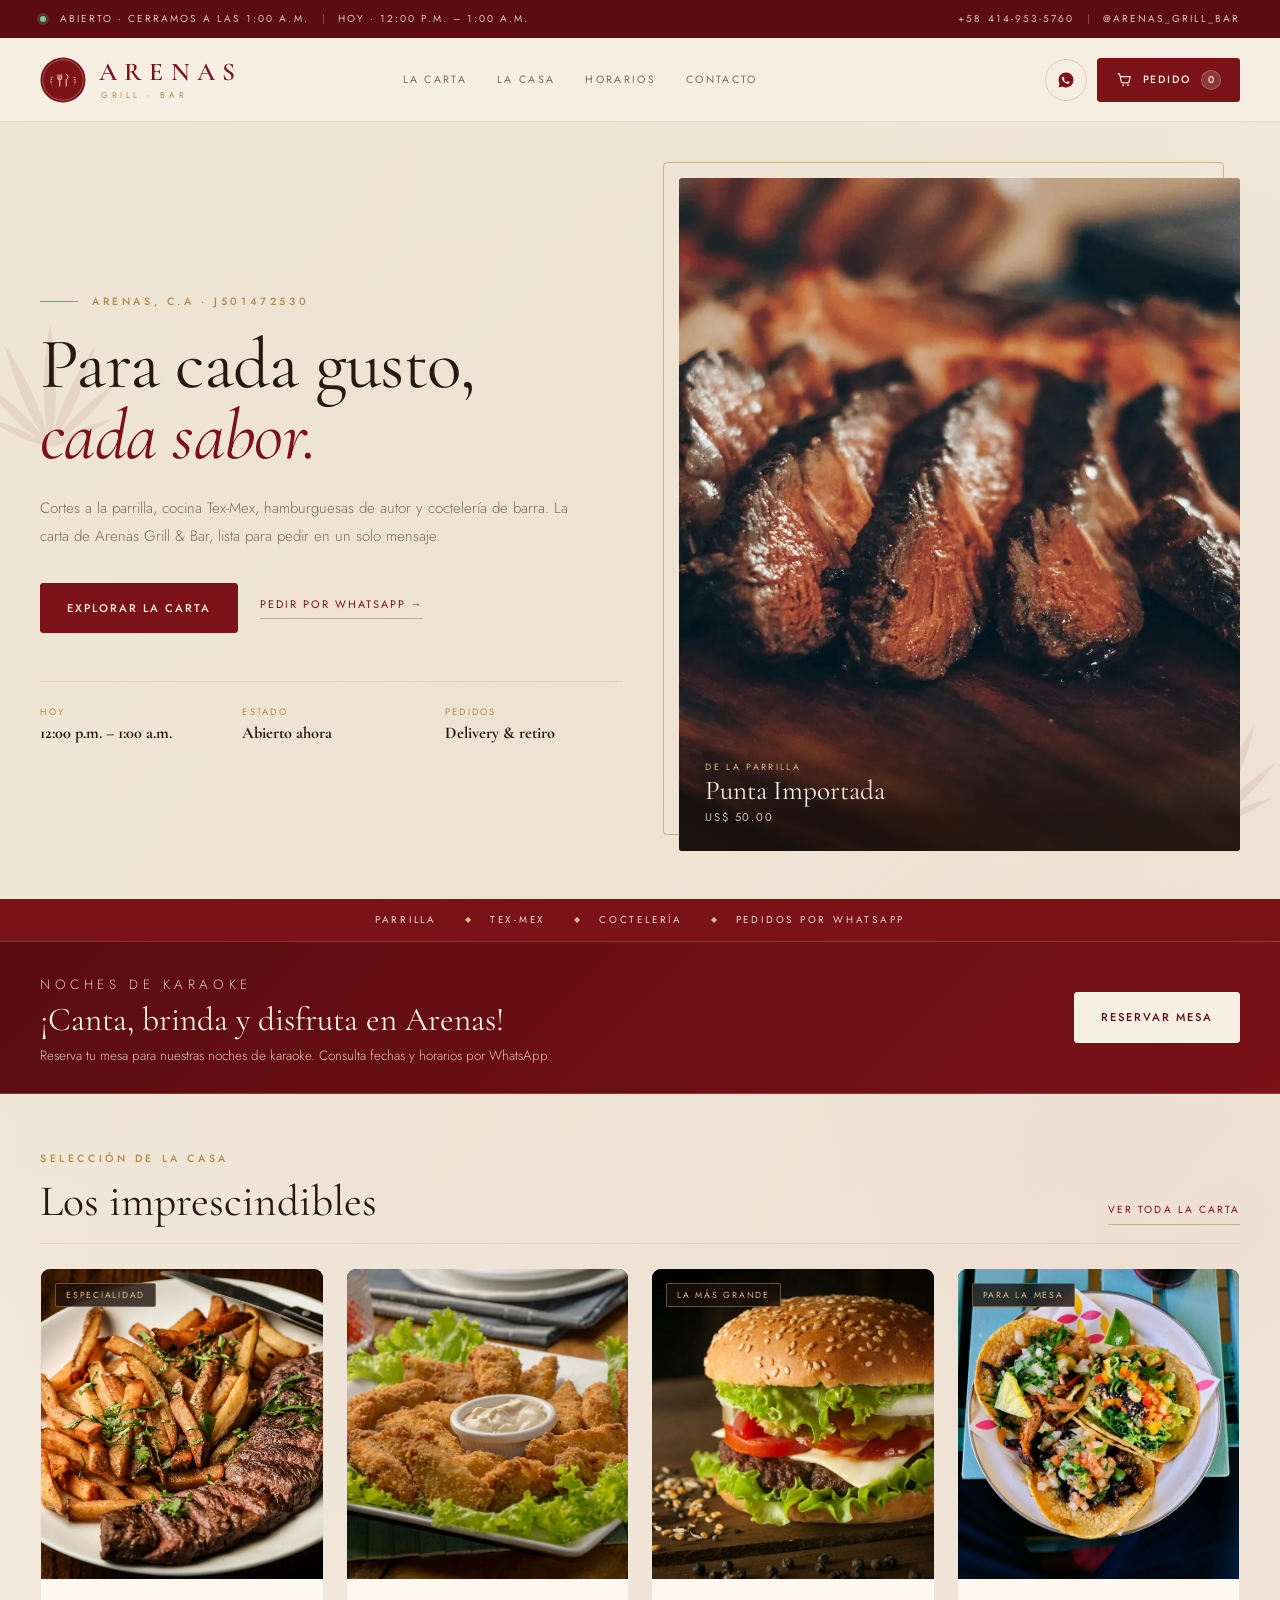
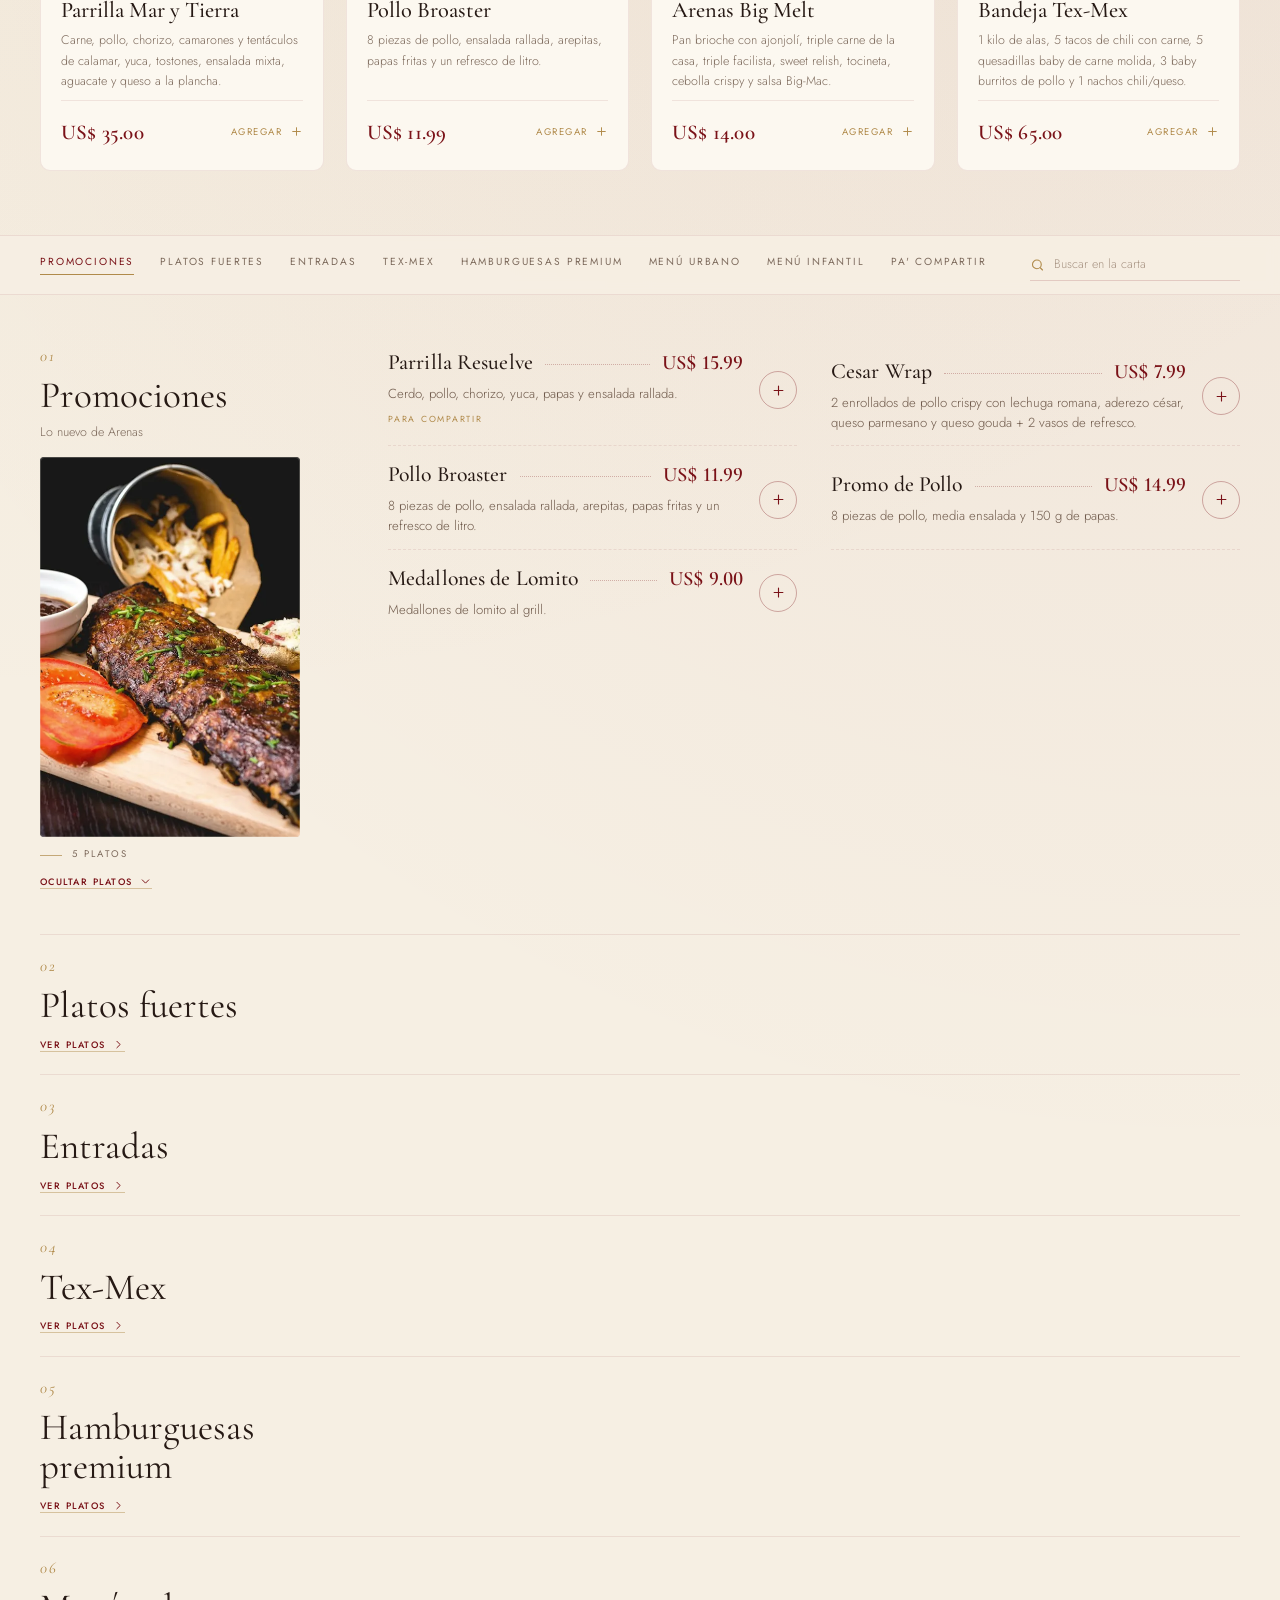
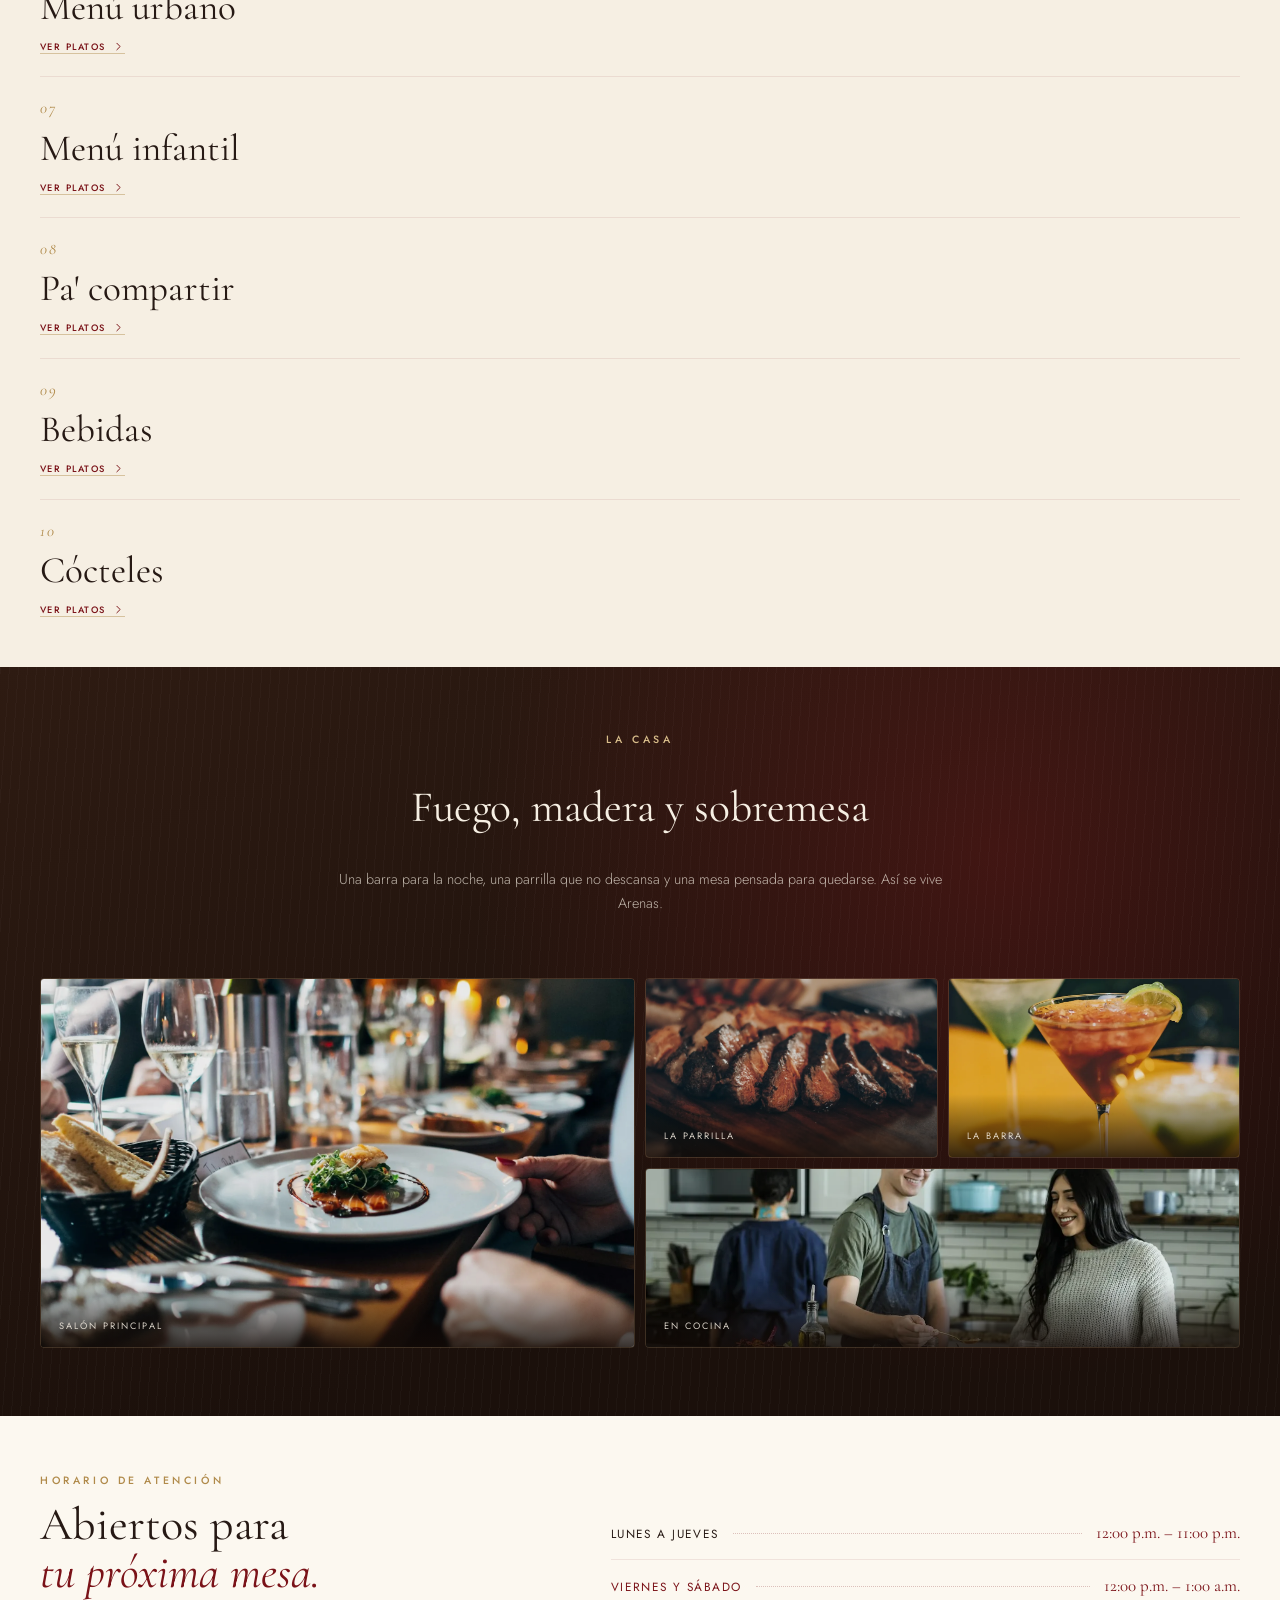
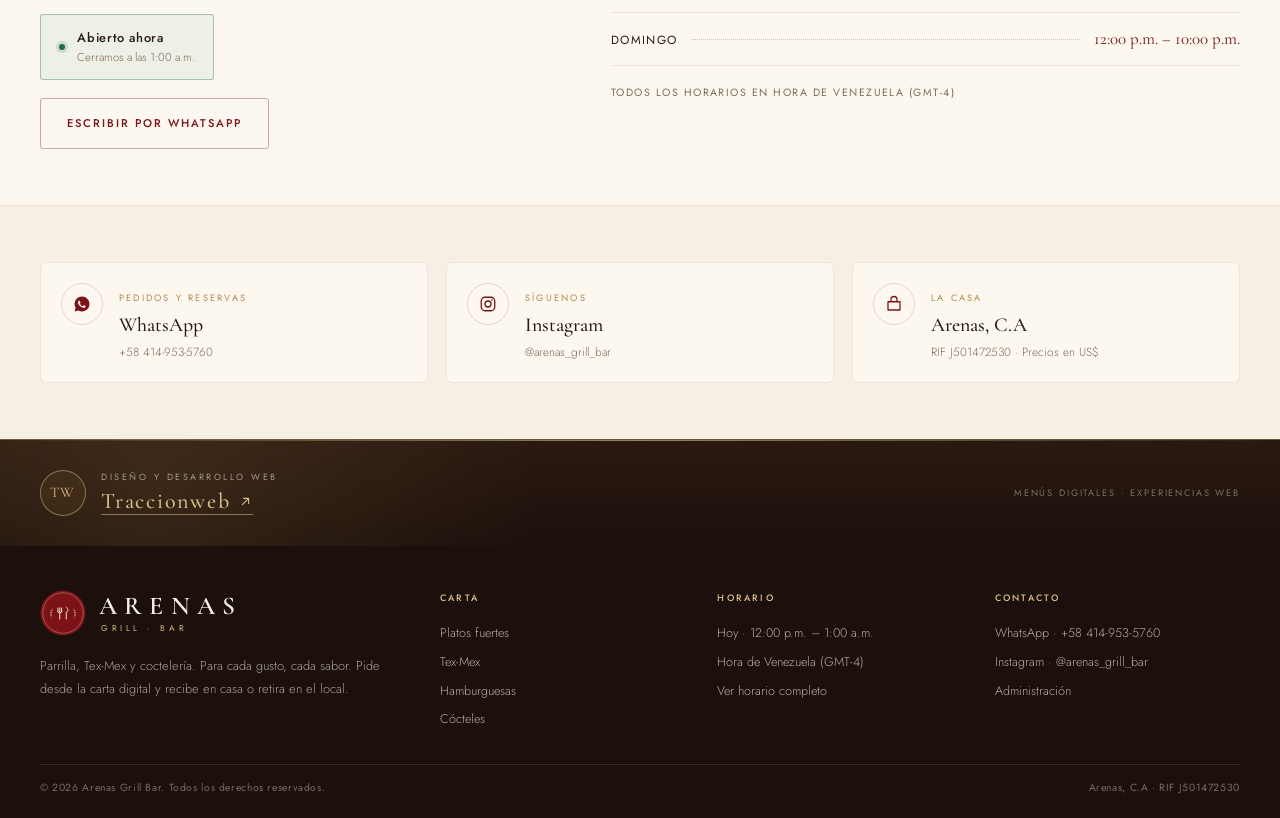
==== index.html @ 8c06d815 "Publica el menú de domicilios en traccionweb.com/domicilios-arenas" ====
<!DOCTYPE html>
<html lang="es">
  <head>
    <meta charset="utf-8" />
    <script>
      (function () {
        var path = location.pathname;
        if (path === "/domicilios-arenas" || path.indexOf("/domicilios-arenas/") === 0) {
          var base = document.createElement("base");
          base.href = "/domicilios-arenas/";
          document.head.appendChild(base);
        }
      })();
    </script>
    <meta name="viewport" content="width=device-width, initial-scale=1" />
    <title>Arenas Grill &amp; Bar · Carta y pedidos por WhatsApp</title>
    <meta
      name="description"
      content="Carta de Arenas Grill & Bar: cortes a la parrilla, Tex-Mex, hamburguesas de autor y coctelería. Arma tu pedido y envíalo por WhatsApp."
    />
    <meta name="theme-color" content="#5a0c11" />
    <meta name="robots" content="index, follow, max-image-preview:large" />
    <link rel="canonical" href="https://www.traccionweb.com/domicilios-arenas" />
    <link rel="icon" href="assets/img/logo.svg" type="image/svg+xml" />

    <meta property="og:type" content="website" />
    <meta property="og:url" content="https://www.traccionweb.com/domicilios-arenas" />
    <meta property="og:site_name" content="Arenas Grill & Bar" />
    <meta property="og:title" content="Arenas Grill & Bar · Carta y pedidos por WhatsApp" />
    <meta property="og:description" content="Carta de Arenas Grill & Bar: cortes a la parrilla, Tex-Mex, hamburguesas de autor y coctelería. Arma tu pedido y envíalo por WhatsApp." />
    <meta property="og:image" content="https://www.traccionweb.com/domicilios-arenas/assets/img/grill.webp" />
    <meta property="og:locale" content="es_VE" />
    <meta name="twitter:card" content="summary_large_image" />
    <meta name="twitter:title" content="Arenas Grill & Bar · Carta y pedidos por WhatsApp" />
    <meta name="twitter:description" content="Carta de Arenas Grill & Bar: cortes a la parrilla, Tex-Mex, hamburguesas de autor y coctelería. Arma tu pedido y envíalo por WhatsApp." />
    <meta name="twitter:image" content="https://www.traccionweb.com/domicilios-arenas/assets/img/grill.webp" />

    <link rel="preconnect" href="https://fonts.googleapis.com" />
    <link rel="preconnect" href="https://fonts.gstatic.com" crossorigin />
    <link
      href="https://fonts.googleapis.com/css2?family=Cormorant+Garamond:ital,wght@0,400;0,500;600;1,400;1,500&family=Jost:wght@300;400;500;600&display=swap"
      rel="stylesheet"
    />
    <link rel="preload" as="image" href="assets/img/grill.webp" fetchpriority="high" />
    <link rel="stylesheet" href="assets/css/styles.css?v=4" />

    <script type="application/ld+json">
      {
        "@context": "https://schema.org",
        "@type": "Restaurant",
        "name": "Arenas Grill & Bar",
        "legalName": "Arenas, C.A",
        "telephone": "+58 414-953-5760",
        "priceRange": "US$",
        "servesCuisine": ["Parrilla", "Tex-Mex", "Hamburguesas", "Coctelería"],
        "image": "https://www.traccionweb.com/domicilios-arenas/assets/img/grill.webp",
        "logo": "https://www.traccionweb.com/domicilios-arenas/assets/img/logo.svg",
        "sameAs": ["https://www.instagram.com/arenas_grill_bar/"],
        "acceptsReservations": true
      }
    </script>
  </head>
  <body>
    <a class="skip" href="#carta">Ir a la carta</a>

    <div class="topbar">
      <div class="shell topbar-inner">
        <div class="topbar-left">
          <span class="state-dot" id="topDot" aria-hidden="true"></span>
          <span id="topStatus">Consultando horario…</span>
          <span class="topbar-sep" aria-hidden="true"></span>
          <span id="topHours">Hoy · —</span>
        </div>
        <div class="topbar-right">
          <a href="https://wa.me/584149535760" target="_blank" rel="noopener" id="topWa">
            +58 414-953-5760
          </a>
          <span class="topbar-sep" aria-hidden="true"></span>
          <a href="https://www.instagram.com/arenas_grill_bar/" target="_blank" rel="noopener" id="topIg">
            @arenas_grill_bar
          </a>
        </div>
      </div>
    </div>

    <header class="masthead" id="masthead">
      <div class="shell masthead-inner">
        <a class="brand" href="#inicio" aria-label="Arenas Grill & Bar, inicio">
          <img class="brand-badge" src="assets/img/logo.svg" alt="" width="46" height="46" />
          <span class="brand-type">
            <span class="brand-name">Arenas</span>
            <span class="brand-sub">Grill · Bar</span>
          </span>
        </a>

        <nav class="nav" aria-label="Navegación principal">
          <a href="#carta">La carta</a>
          <a href="#experiencia">La casa</a>
          <a href="#horarios">Horarios</a>
          <a href="#contacto">Contacto</a>
        </nav>

        <div class="masthead-actions">
          <a
            class="wa-link"
            id="headerWa"
            href="https://wa.me/584149535760"
            target="_blank"
            rel="noopener"
            aria-label="Escribir por WhatsApp"
          >
            <svg viewBox="0 0 24 24" fill="currentColor" aria-hidden="true">
              <path
                d="M12.04 2C6.58 2 2.13 6.45 2.13 11.91c0 1.75.46 3.45 1.32 4.95L2 22l5.25-1.38a9.9 9.9 0 0 0 4.79 1.22h.01c5.46 0 9.91-4.45 9.91-9.91C21.96 6.45 17.5 2 12.04 2Zm4.52 13.86c-.21.58-1.2 1.11-1.68 1.18-.43.06-.97.09-1.57-.1-.36-.11-.82-.26-1.41-.52-2.49-1.07-4.12-3.58-4.24-3.74-.12-.16-1.01-1.34-1.01-2.56 0-1.22.63-1.82.86-2.07.23-.25.5-.31.66-.31h.48c.15.01.36-.05.56.43.21.5.71 1.73.77 1.85.06.12.1.27.02.43-.09.16-.13.27-.25.41-.12.14-.26.32-.37.43-.13.12-.25.26-.11.51.14.25.64 1.06 1.38 1.72.95.84 1.75 1.11 2 1.23.25.12.4.1.54-.06.14-.16.62-.71.78-.96.17-.25.33-.21.56-.12.22.08 1.44.68 1.69.8.25.12.42.18.48.29.06.1.06.6-.15 1.18Z"
              />
            </svg>
          </a>
          <button class="cart-btn" id="openCart" type="button" aria-label="Abrir el pedido">
            <svg viewBox="0 0 24 24" fill="none" stroke="currentColor" stroke-width="1.6" aria-hidden="true">
              <path d="M3 4h2l2.4 11.1a2 2 0 0 0 2 1.6h7.2a2 2 0 0 0 2-1.6L20 8H6.2" stroke-linecap="round" />
              <circle cx="10" cy="20" r="1.3" fill="currentColor" stroke="none" />
              <circle cx="17" cy="20" r="1.3" fill="currentColor" stroke="none" />
            </svg>
            <span class="cart-label">Pedido</span>
            <span class="cart-count" id="cartCount">0</span>
          </button>
        </div>
      </div>
    </header>

    <main>
      <section class="hero" id="inicio">
        <img class="agave-deco left" src="assets/img/agave.svg" alt="" aria-hidden="true" width="340" height="340" loading="lazy" decoding="async" />
        <img class="agave-deco right" src="assets/img/agave.svg" alt="" aria-hidden="true" width="340" height="340" loading="lazy" decoding="async" />

        <div class="shell hero-grid">
          <div class="hero-copy">
            <p class="kicker">Arenas, C.A · J501472530</p>
            <h1 class="hero-title">Para cada gusto,<em>cada sabor.</em></h1>
            <p class="hero-sub">
              Cortes a la parrilla, cocina Tex-Mex, hamburguesas de autor y coctelería de barra.
              La carta de Arenas Grill &amp; Bar, lista para pedir en un solo mensaje.
            </p>
            <div class="hero-actions">
              <a class="btn btn-primary" href="#carta">Explorar la carta</a>
              <a
                class="link-quiet"
                id="heroWa"
                href="https://wa.me/584149535760"
                target="_blank"
                rel="noopener"
              >
                Pedir por WhatsApp →
              </a>
            </div>
            <div class="hero-meta">
              <div class="meta-block">
                <span class="meta-label">Hoy</span>
                <strong class="meta-value" id="heroToday">—</strong>
              </div>
              <div class="meta-block">
                <span class="meta-label">Estado</span>
                <strong class="meta-value" id="heroStatus">—</strong>
              </div>
              <div class="meta-block">
                <span class="meta-label">Pedidos</span>
                <strong class="meta-value">Delivery &amp; retiro</strong>
              </div>
            </div>
          </div>

          <figure class="hero-visual">
            <img src="assets/img/grill.webp" alt="Corte de carne a la parrilla" width="1700" height="956" fetchpriority="high" decoding="async" />
            <figcaption class="hero-caption">
              <span class="cap-kicker">De la parrilla</span>
              <span class="cap-title">Punta Importada</span>
              <span class="cap-price">US$ 50.00</span>
            </figcaption>
          </figure>
        </div>

        <div class="hero-band">
          <div class="shell">
            <span>Parrilla</span>
            <span>Tex-Mex</span>
            <span>Coctelería</span>
            <span>Pedidos por WhatsApp</span>
          </div>
        </div>
      </section>

      <section class="karaoke-banner" aria-labelledby="karaokeTitle">
        <div class="shell karaoke-inner">
          <div class="karaoke-copy">
            <p class="karaoke-kicker">Noches de karaoke</p>
            <h2 id="karaokeTitle">¡Canta, brinda y disfruta en Arenas!</h2>
            <p>Reserva tu mesa para nuestras noches de karaoke. Consulta fechas y horarios por WhatsApp.</p>
          </div>
          <a class="btn btn-primary" id="karaokeWa" href="https://wa.me/584149535760" target="_blank" rel="noopener">
            Reservar mesa
          </a>
        </div>
      </section>

      <section class="signature" aria-labelledby="signatureTitle">
        <div class="shell">
          <header class="section-head">
            <div>
              <p class="kicker">Selección de la casa</p>
              <h2 id="signatureTitle">Los imprescindibles</h2>
            </div>
            <a class="link-gold" href="#carta">Ver toda la carta</a>
          </header>
          <div class="signature-grid" id="signatureGrid"></div>
        </div>
      </section>

      <div class="category-bar" id="categoryBar">
        <div class="shell category-inner">
          <div class="cat-links" id="chips" aria-label="Categorías de la carta"></div>
          <div class="cat-search">
            <svg viewBox="0 0 24 24" fill="none" stroke="currentColor" stroke-width="1.8" aria-hidden="true">
              <circle cx="11" cy="11" r="7" />
              <path d="m20 20-3.6-3.6" stroke-linecap="round" />
            </svg>
            <input type="search" id="search" placeholder="Buscar en la carta" autocomplete="off" />
          </div>
        </div>
      </div>

      <section class="carta" id="carta" aria-label="Carta de Arenas Grill & Bar">
        <div class="shell" id="menuSections"></div>
      </section>

      <section class="experience" id="experiencia">
        <div class="shell">
          <header class="section-head center">
            <p class="kicker">La casa</p>
            <h2>Fuego, madera y sobremesa</h2>
            <p class="section-lead">
              Una barra para la noche, una parrilla que no descansa y una mesa pensada para
              quedarse. Así se vive Arenas.
            </p>
          </header>
          <div class="gallery">
            <figure>
              <img src="assets/img/interior.webp" alt="Salón de Arenas Grill & Bar" width="1700" height="1133" loading="lazy" decoding="async" />
              <figcaption>Salón principal</figcaption>
            </figure>
            <figure>
              <img src="assets/img/grill.webp" alt="Corte a la parrilla" width="1700" height="956" loading="lazy" decoding="async" />
              <figcaption>La parrilla</figcaption>
            </figure>
            <figure>
              <img src="assets/img/cocktails.webp" alt="Cócteles de la casa" width="1100" height="1650" loading="lazy" decoding="async" />
              <figcaption>La barra</figcaption>
            </figure>
            <figure>
              <img src="assets/img/kitchen.webp" alt="Cocina de Arenas" width="1100" height="733" loading="lazy" decoding="async" />
              <figcaption>En cocina</figcaption>
            </figure>
          </div>
        </div>
      </section>

      <section class="hours" id="horarios">
        <div class="shell hours-grid">
          <div>
            <p class="kicker">Horario de atención</p>
            <h2 class="hours-title">Abiertos para <em>tu próxima mesa.</em></h2>
            <div class="hours-status" id="hoursStatus" data-state="closed">
              <span class="state-dot" aria-hidden="true"></span>
              <div>
                <strong id="hoursState">Consultando…</strong>
                <span id="hoursDetail">Hora de Venezuela (GMT-4)</span>
              </div>
            </div>
            <div class="hours-cta">
              <a
                class="btn btn-line"
                id="hoursWa"
                href="https://wa.me/584149535760"
                target="_blank"
                rel="noopener"
              >
                Escribir por WhatsApp
              </a>
            </div>
          </div>
          <div>
            <ul class="schedule" id="hoursList"></ul>
            <p class="hours-note">Todos los horarios en hora de Venezuela (GMT-4)</p>
          </div>
        </div>
      </section>

      <section class="contact" id="contacto">
        <div class="shell contact-grid">
          <a class="contact-card" id="contactWa" href="https://wa.me/584149535760" target="_blank" rel="noopener">
            <span class="contact-icon">
              <svg viewBox="0 0 24 24" fill="currentColor" aria-hidden="true">
                <path
                  d="M12.04 2C6.58 2 2.13 6.45 2.13 11.91c0 1.75.46 3.45 1.32 4.95L2 22l5.25-1.38a9.9 9.9 0 0 0 4.79 1.22h.01c5.46 0 9.91-4.45 9.91-9.91C21.96 6.45 17.5 2 12.04 2Zm4.52 13.86c-.21.58-1.2 1.11-1.68 1.18-.43.06-.97.09-1.57-.1-.36-.11-.82-.26-1.41-.52-2.49-1.07-4.12-3.58-4.24-3.74-.12-.16-1.01-1.34-1.01-2.56 0-1.22.63-1.82.86-2.07.23-.25.5-.31.66-.31h.48c.15.01.36-.05.56.43.21.5.71 1.73.77 1.85.06.12.1.27.02.43-.09.16-.13.27-.25.41-.12.14-.26.32-.37.43-.13.12-.25.26-.11.51.14.25.64 1.06 1.38 1.72.95.84 1.75 1.11 2 1.23.25.12.4.1.54-.06.14-.16.62-.71.78-.96.17-.25.33-.21.56-.12.22.08 1.44.68 1.69.8.25.12.42.18.48.29.06.1.06.6-.15 1.18Z"
                />
              </svg>
            </span>
            <span class="contact-text">
              <span class="contact-label">Pedidos y reservas</span>
              <span class="contact-value">WhatsApp</span>
              <span class="contact-note">+58 414-953-5760</span>
            </span>
          </a>

          <a
            class="contact-card"
            id="contactIg"
            href="https://www.instagram.com/arenas_grill_bar/"
            target="_blank"
            rel="noopener"
          >
            <span class="contact-icon">
              <svg viewBox="0 0 24 24" fill="none" stroke="currentColor" stroke-width="1.7" aria-hidden="true">
                <rect x="3" y="3" width="18" height="18" rx="5" />
                <circle cx="12" cy="12" r="4" />
                <circle cx="17.2" cy="6.8" r="1.1" fill="currentColor" stroke="none" />
              </svg>
            </span>
            <span class="contact-text">
              <span class="contact-label">Síguenos</span>
              <span class="contact-value">Instagram</span>
              <span class="contact-note">@arenas_grill_bar</span>
            </span>
          </a>

          <div class="contact-card">
            <span class="contact-icon">
              <svg viewBox="0 0 24 24" fill="none" stroke="currentColor" stroke-width="1.7" aria-hidden="true">
                <path d="M4 9h16v11H4zM8 9V6a4 4 0 0 1 8 0v3" stroke-linejoin="round" />
              </svg>
            </span>
            <span class="contact-text">
              <span class="contact-label">La casa</span>
              <span class="contact-value">Arenas, C.A</span>
              <span class="contact-note">RIF J501472530 · Precios en US$</span>
            </span>
          </div>
        </div>
      </section>
    </main>

    <section class="credit-bar" aria-label="Crédito del sitio">
      <div class="shell credit-inner">
        <div class="credit-brand">
          <span class="credit-mark" aria-hidden="true">TW</span>
          <span class="credit-copy">
            <span class="credit-label">Diseño y desarrollo web</span>
            <a class="credit-btn" href="https://traccionweb.com" target="_blank" rel="noopener">
              <span>Traccionweb</span>
              <svg viewBox="0 0 24 24" fill="none" stroke="currentColor" stroke-width="1.8" aria-hidden="true">
                <path d="M7 17 17 7M9 7h8v8" stroke-linecap="round" stroke-linejoin="round" />
              </svg>
            </a>
          </span>
        </div>
        <span class="credit-note">Menús digitales · Experiencias web</span>
      </div>
    </section>

    <footer class="site-footer">
      <div class="shell">
        <div class="footer-grid">
          <div class="footer-brand">
            <div class="brand">
              <img class="brand-badge" src="assets/img/logo.svg" alt="" width="46" height="46" />
              <span class="brand-type">
                <span class="brand-name">Arenas</span>
                <span class="brand-sub">Grill · Bar</span>
              </span>
            </div>
            <p>
              Parrilla, Tex-Mex y coctelería. Para cada gusto, cada sabor. Pide desde la carta
              digital y recibe en casa o retira en el local.
            </p>
          </div>
          <div class="footer-col">
            <h4>Carta</h4>
            <a href="#carta">Platos fuertes</a>
            <a href="#carta">Tex-Mex</a>
            <a href="#carta">Hamburguesas</a>
            <a href="#carta">Cócteles</a>
          </div>
          <div class="footer-col">
            <h4>Horario</h4>
            <span id="footerToday">Hoy · —</span>
            <span>Hora de Venezuela (GMT-4)</span>
            <a href="#horarios">Ver horario completo</a>
          </div>
          <div class="footer-col">
            <h4>Contacto</h4>
            <a href="https://wa.me/584149535760" target="_blank" rel="noopener" id="footerWa">
              WhatsApp · +58 414-953-5760
            </a>
            <a href="https://www.instagram.com/arenas_grill_bar/" target="_blank" rel="noopener" id="footerIg">
              Instagram · @arenas_grill_bar
            </a>
            <a href="admin.html">Administración</a>
          </div>
        </div>
        <div class="footer-bottom">
          <span id="footerYear">© Arenas Grill Bar. Todos los derechos reservados.</span>
          <span>Arenas, C.A · RIF J501472530</span>
        </div>
      </div>
    </footer>

    <button class="cart-bar" id="cartBar" type="button" aria-label="Ver mi pedido">
      <span class="cart-bar-info">
        <span id="cartBarItems">0 productos</span>
        <strong id="cartBarTotal">US$ 0.00</strong>
      </span>
      <span class="cart-bar-go">
        Ver pedido
        <svg viewBox="0 0 24 24" fill="none" stroke="currentColor" stroke-width="2" aria-hidden="true">
          <path d="M5 12h14M13 6l6 6-6 6" stroke-linecap="round" stroke-linejoin="round" />
        </svg>
      </span>
    </button>

    <div class="overlay" id="overlay"></div>

    <aside
      class="drawer"
      id="cartDrawer"
      role="dialog"
      aria-modal="true"
      aria-labelledby="cartTitle"
      aria-hidden="true"
    >
      <header class="drawer-head">
        <div>
          <p class="kicker">Arenas Grill &amp; Bar</p>
          <h2 class="drawer-title" id="cartTitle">Tu pedido</h2>
        </div>
        <button class="icon-btn" id="closeCart" type="button" aria-label="Cerrar el pedido">
          <svg viewBox="0 0 24 24" fill="none" stroke="currentColor" stroke-width="1.8" aria-hidden="true">
            <path d="M6 6l12 12M18 6 6 18" stroke-linecap="round" />
          </svg>
        </button>
      </header>

      <div class="drawer-body">
        <div class="cart-empty" id="cartEmpty">
          <div class="cart-empty-icon">
            <svg viewBox="0 0 24 24" fill="none" stroke="currentColor" stroke-width="1.4" aria-hidden="true">
              <path d="M3 4h2l2.4 11.1a2 2 0 0 0 2 1.6h7.2a2 2 0 0 0 2-1.6L20 8H6.2" stroke-linecap="round" />
              <circle cx="10" cy="20" r="1.3" fill="currentColor" stroke="none" />
              <circle cx="17" cy="20" r="1.3" fill="currentColor" stroke="none" />
            </svg>
          </div>
          <h3>Tu pedido está vacío</h3>
          <p>Recorre la carta, agrega tus platos y envía el pedido por WhatsApp. Nosotros hacemos el resto.</p>
          <button class="btn btn-primary" id="emptyCta" type="button">Ver la carta</button>
        </div>

        <div id="cartItems" class="cart-items"></div>
        <button class="cart-clear" id="clearCart" type="button" hidden>Vaciar pedido</button>

        <form class="order-form" id="orderForm" novalidate hidden>
          <p class="drawer-label">Datos de entrega</p>
          <div class="field">
            <label for="customerName">Nombre</label>
            <input type="text" id="customerName" name="name" placeholder="Ej. Ana Pérez" autocomplete="name" />
          </div>

          <fieldset class="field">
            <legend>Modalidad</legend>
            <div class="segmented">
              <label>
                <input type="radio" name="mode" value="delivery" checked />
                <svg viewBox="0 0 24 24" fill="none" stroke="currentColor" stroke-width="1.7" aria-hidden="true">
                  <path d="M3 7h11v9H3zM14 10h4l3 3v3h-7" stroke-linejoin="round" />
                  <circle cx="7" cy="18" r="1.5" />
                  <circle cx="17.5" cy="18" r="1.5" />
                </svg>
                <span>Delivery</span>
              </label>
              <label>
                <input type="radio" name="mode" value="pickup" />
                <svg viewBox="0 0 24 24" fill="none" stroke="currentColor" stroke-width="1.7" aria-hidden="true">
                  <path d="M4 9h16v11H4zM8 9V6a4 4 0 0 1 8 0v3" stroke-linejoin="round" />
                </svg>
                <span>Retiro</span>
              </label>
            </div>
          </fieldset>

          <div class="field" id="addressField">
            <label for="address">Dirección de entrega</label>
            <textarea id="address" name="address" rows="2" placeholder="Calle, edificio, referencia…"></textarea>
          </div>

          <div class="field">
            <label for="notes">Notas (opcional)</label>
            <textarea id="notes" name="notes" rows="2" placeholder="Término medio, sin cebolla, etc."></textarea>
          </div>

          <p class="form-error" id="formError" role="alert" hidden></p>
        </form>
      </div>

      <footer class="drawer-foot">
        <div class="totals">
          <span>Total</span>
          <strong id="cartTotal">US$ 0.00</strong>
        </div>
        <p class="foot-note">Confirmamos disponibilidad y delivery por WhatsApp.</p>
        <button class="btn btn-wa btn-block" id="sendOrder" type="button">
          <svg viewBox="0 0 24 24" fill="currentColor" aria-hidden="true">
            <path
              d="M12.04 2C6.58 2 2.13 6.45 2.13 11.91c0 1.75.46 3.45 1.32 4.95L2 22l5.25-1.38a9.9 9.9 0 0 0 4.79 1.22h.01c5.46 0 9.91-4.45 9.91-9.91C21.96 6.45 17.5 2 12.04 2Zm4.52 13.86c-.21.58-1.2 1.11-1.68 1.18-.43.06-.97.09-1.57-.1-.36-.11-.82-.26-1.41-.52-2.49-1.07-4.12-3.58-4.24-3.74-.12-.16-1.01-1.34-1.01-2.56 0-1.22.63-1.82.86-2.07.23-.25.5-.31.66-.31h.48c.15.01.36-.05.56.43.21.5.71 1.73.77 1.85.06.12.1.27.02.43-.09.16-.13.27-.25.41-.12.14-.26.32-.37.43-.13.12-.25.26-.11.51.14.25.64 1.06 1.38 1.72.95.84 1.75 1.11 2 1.23.25.12.4.1.54-.06.14-.16.62-.71.78-.96.17-.25.33-.21.56-.12.22.08 1.44.68 1.69.8.25.12.42.18.48.29.06.1.06.6-.15 1.18Z"
            />
          </svg>
          Enviar pedido por WhatsApp
        </button>
      </footer>
    </aside>

    <div class="toast" id="toast" role="status" aria-live="polite">
      <svg viewBox="0 0 24 24" fill="none" stroke="currentColor" stroke-width="2" aria-hidden="true">
        <path d="m4 12.5 5 5L20 6.5" stroke-linecap="round" stroke-linejoin="round" />
      </svg>
      <span id="toastText">Agregado al pedido</span>
    </div>

    <script src="assets/js/config.js?v=1" defer></script>
    <script src="assets/js/data.js?v=2" defer></script>
    <script src="assets/js/store.js?v=2" defer></script>
    <script src="assets/js/cloud.js?v=1" defer></script>
    <script src="assets/js/menu.js?v=3" defer></script>
  </body>
</html>
---- assets/css/styles.css ----
/* =========================================================
   ARENAS GRILL & BAR — Carta digital
   Paleta: crema, burdeos, oro y madera.
   ========================================================= */

:root {
  --red: #7a1218;
  --red-deep: #5a0c11;
  --red-bright: #9c1c23;
  --cream: #f6efe3;
  --paper: #fcf8f0;
  --paper-2: #fffdf8;
  --sand: #e8dac4;
  --line: rgba(122, 18, 24, 0.16);
  --line-soft: rgba(122, 18, 24, 0.09);
  --gold: #b08a4a;
  --gold-soft: #d8bd8a;
  --ink: #261914;
  --muted: #7d6a5c;
  --wood: #2b1911;
  --wood-deep: #1b100b;
  --green: #1e6b45;
  --font-serif: "Cormorant Garamond", "Times New Roman", serif;
  --font-sans: "Jost", "Helvetica Neue", Arial, sans-serif;
  --topbar-h: 38px;
  --masthead-h: 84px;
  --shadow-sm: 0 1px 2px rgba(38, 25, 20, 0.05);
  --shadow-md: 0 24px 60px -40px rgba(38, 25, 20, 0.55);
  --shadow-lg: 0 40px 90px -48px rgba(27, 16, 11, 0.65);
}

*,
*::before,
*::after {
  box-sizing: border-box;
}

[hidden] {
  display: none !important;
}

html {
  scroll-behavior: auto;
  -webkit-text-size-adjust: 100%;
}

body {
  margin: 0;
  font-family: var(--font-sans);
  font-weight: 400;
  color: var(--ink);
  background-color: var(--cream);
  background-image: radial-gradient(circle at 8% 4%, rgba(176, 138, 74, 0.1), transparent 38%),
    radial-gradient(circle at 96% 22%, rgba(122, 18, 24, 0.06), transparent 34%);
  line-height: 1.65;
  -webkit-font-smoothing: antialiased;
  text-rendering: auto;
}

body.is-locked {
  overflow: hidden;
}

h1, h2, h3, h4, p, ul, ol, figure, blockquote {
  margin: 0;
}

ul, ol {
  padding: 0;
  list-style: none;
}

a {
  color: inherit;
  text-decoration: none;
}

button {
  font-family: inherit;
  color: inherit;
}

img {
  display: block;
  max-width: 100%;
}

.shell {
  width: min(1280px, 100%);
  margin-inline: auto;
  padding-inline: 40px;
}

.wrap {
  width: min(1280px, 100%);
  margin-inline: auto;
  padding-inline: 40px;
}

.skip {
  position: absolute;
  left: -999px;
  top: 10px;
  z-index: 200;
  background: var(--red);
  color: var(--cream);
  padding: 10px 18px;
  border-radius: 2px;
}

.skip:focus {
  left: 16px;
}

.kicker,
.eyebrow {
  font-size: 0.66rem;
  letter-spacing: 0.34em;
  text-transform: uppercase;
  font-weight: 500;
  color: var(--gold);
}

.rule {
  width: 44px;
  height: 1px;
  background: var(--gold);
  border: 0;
  margin: 18px 0;
}

/* ---------------- Botones ---------------- */
.btn {
  display: inline-flex;
  align-items: center;
  justify-content: center;
  gap: 10px;
  padding: 15px 26px;
  border: 1px solid transparent;
  border-radius: 3px;
  font-family: var(--font-sans);
  font-size: 0.7rem;
  font-weight: 500;
  letter-spacing: 0.18em;
  text-transform: uppercase;
  cursor: pointer;
  transition: background 0.22s ease, color 0.22s ease, border-color 0.22s ease, transform 0.22s ease;
  white-space: nowrap;
}

.btn svg {
  width: 16px;
  height: 16px;
  flex: none;
}

.btn-primary {
  background: var(--red);
  color: var(--cream);
  border-color: var(--red);
  box-shadow: 0 18px 36px -26px rgba(122, 18, 24, 0.9);
}

.btn-primary:hover {
  background: var(--red-deep);
  border-color: var(--red-deep);
  transform: translateY(-1px);
}

.btn-line {
  border-color: rgba(122, 18, 24, 0.35);
  color: var(--red);
  background: transparent;
}

.btn-line:hover {
  background: var(--red);
  border-color: var(--red);
  color: var(--cream);
}

.btn-line-light {
  border-color: rgba(246, 239, 227, 0.35);
  color: var(--cream);
  background: transparent;
}

.btn-line-light:hover {
  background: var(--cream);
  color: var(--red);
  border-color: var(--cream);
}

.btn-wa {
  background: var(--green);
  color: var(--cream);
  border-color: var(--green);
}

.btn-wa:hover {
  background: #175436;
  border-color: #175436;
}

.btn-block {
  width: 100%;
}

.btn-sm {
  padding: 11px 18px;
  font-size: 0.64rem;
}

.icon-btn {
  display: inline-flex;
  align-items: center;
  justify-content: center;
  width: 42px;
  height: 42px;
  border-radius: 50%;
  border: 1px solid var(--line);
  background: transparent;
  cursor: pointer;
  transition: color 0.2s ease, border-color 0.2s ease, background 0.2s ease;
}

.icon-btn:hover {
  border-color: var(--red);
  color: var(--red);
}

.icon-btn svg {
  width: 18px;
  height: 18px;
}

/* ---------------- Barra superior ---------------- */
.topbar {
  background: var(--red-deep);
  color: rgba(246, 239, 227, 0.82);
  font-size: 0.63rem;
  letter-spacing: 0.2em;
  text-transform: uppercase;
}

.topbar-inner {
  min-height: var(--topbar-h);
  display: flex;
  align-items: center;
  justify-content: space-between;
  gap: 18px;
  padding-block: 8px;
}

.topbar-left,
.topbar-right {
  display: flex;
  align-items: center;
  gap: 14px;
  flex-wrap: wrap;
}

.topbar a:hover {
  color: var(--gold-soft);
}

.state-dot {
  width: 6px;
  height: 6px;
  border-radius: 50%;
  background: #d98b6c;
  box-shadow: 0 0 0 3px rgba(217, 139, 108, 0.18);
  flex: none;
}

.state-dot.is-open {
  background: #79c99a;
  box-shadow: 0 0 0 3px rgba(121, 201, 154, 0.2);
}

.topbar-sep {
  width: 1px;
  height: 10px;
  background: rgba(246, 239, 227, 0.25);
}

/* ---------------- Cabecera ---------------- */
.masthead {
  position: sticky;
  top: 0;
  z-index: 60;
  height: var(--masthead-h);
  background: rgba(246, 239, 227, 0.94);
  backdrop-filter: blur(8px);
  border-bottom: 1px solid var(--line-soft);
  transition: box-shadow 0.25s ease;
}

.masthead.is-stuck {
  box-shadow: 0 18px 40px -36px rgba(38, 25, 20, 0.7);
}

.masthead-inner {
  height: 100%;
  display: flex;
  align-items: center;
  gap: 34px;
}

.brand {
  display: flex;
  align-items: center;
  gap: 13px;
  flex: none;
}

.brand-badge {
  width: 46px;
  height: 46px;
  flex: none;
}

.brand-type {
  display: flex;
  flex-direction: column;
  line-height: 1;
}

.brand-name {
  font-family: var(--font-serif);
  font-size: 1.6rem;
  font-weight: 600;
  letter-spacing: 0.28em;
  color: var(--red);
  text-transform: uppercase;
}

.brand-sub {
  font-size: 0.53rem;
  letter-spacing: 0.42em;
  text-transform: uppercase;
  color: var(--gold);
  margin-top: 6px;
  padding-left: 2px;
}

.nav {
  display: flex;
  align-items: center;
  gap: 30px;
  margin-inline: auto;
}

.nav a {
  position: relative;
  font-size: 0.66rem;
  letter-spacing: 0.22em;
  text-transform: uppercase;
  color: var(--muted);
  padding: 6px 0;
  transition: color 0.2s ease;
}

.nav a::after {
  content: "";
  position: absolute;
  left: 0;
  right: 0;
  bottom: 0;
  height: 1px;
  background: var(--gold);
  transform: scaleX(0);
  transform-origin: left;
  transition: transform 0.28s ease;
}

.nav a:hover {
  color: var(--red);
}

.nav a:hover::after {
  transform: scaleX(1);
}

.masthead-actions {
  display: flex;
  align-items: center;
  gap: 10px;
  flex: none;
  margin-left: auto;
}

.wa-link {
  width: 42px;
  height: 42px;
  border-radius: 50%;
  display: grid;
  place-items: center;
  border: 1px solid var(--line);
  color: var(--red);
  transition: background 0.2s ease, color 0.2s ease, border-color 0.2s ease;
}

.wa-link:hover {
  background: var(--red);
  border-color: var(--red);
  color: var(--cream);
}

.wa-link svg {
  width: 18px;
  height: 18px;
}

.cart-btn {
  display: inline-flex;
  align-items: center;
  gap: 10px;
  height: 44px;
  padding: 0 18px;
  border: 1px solid var(--red);
  border-radius: 3px;
  background: var(--red);
  color: var(--cream);
  font-size: 0.66rem;
  font-weight: 500;
  letter-spacing: 0.18em;
  text-transform: uppercase;
  cursor: pointer;
  transition: background 0.2s ease, border-color 0.2s ease;
}

.cart-btn:hover {
  background: var(--red-deep);
  border-color: var(--red-deep);
}

.cart-btn svg {
  width: 17px;
  height: 17px;
}

.cart-count {
  display: grid;
  place-items: center;
  min-width: 20px;
  height: 20px;
  padding: 0 5px;
  border-radius: 50px;
  background: rgba(246, 239, 227, 0.16);
  border: 1px solid rgba(246, 239, 227, 0.24);
  font-size: 0.62rem;
  letter-spacing: 0;
}

/* ---------------- Portada ---------------- */
.hero {
  position: relative;
  overflow: hidden;
  padding: 72px 0 0;
}

.agave-deco {
  position: absolute;
  width: 340px;
  opacity: 0.07;
  pointer-events: none;
  user-select: none;
}

.agave-deco.left {
  left: -120px;
  top: 40px;
}

.agave-deco.right {
  right: -100px;
  bottom: 60px;
  transform: scaleX(-1);
}

.hero-grid {
  position: relative;
  display: grid;
  grid-template-columns: 1.02fr 0.98fr;
  gap: 76px;
  align-items: center;
  padding-bottom: 64px;
}

.hero-copy,
.hero-visual,
.course-aside,
.course-body,
.gallery figure {
  min-width: 0;
}

.hero-copy .kicker {
  display: inline-flex;
  align-items: center;
  gap: 14px;
}

.hero-copy .kicker::before {
  content: "";
  width: 38px;
  height: 1px;
  background: var(--gold);
}

.hero-title {
  font-family: var(--font-serif);
  font-weight: 400;
  font-size: clamp(3rem, 5.6vw, 5.1rem);
  line-height: 0.98;
  letter-spacing: -0.01em;
  margin-top: 20px;
  color: var(--ink);
}

.hero-title em {
  display: block;
  font-style: italic;
  color: var(--red);
}

.hero-sub {
  margin-top: 24px;
  max-width: 33rem;
  font-size: 0.94rem;
  font-weight: 300;
  line-height: 1.85;
  color: var(--muted);
}

.hero-actions {
  display: flex;
  flex-wrap: wrap;
  align-items: center;
  gap: 22px;
  margin-top: 32px;
}

.hero-actions .link-quiet {
  font-size: 0.68rem;
  letter-spacing: 0.18em;
  text-transform: uppercase;
  color: var(--red);
  border-bottom: 1px solid rgba(122, 18, 24, 0.3);
  padding-bottom: 4px;
}

.hero-actions .link-quiet:hover {
  border-color: var(--red);
}

.hero-meta {
  display: grid;
  grid-template-columns: repeat(3, minmax(0, 1fr));
  gap: 24px;
  margin-top: 48px;
  padding-top: 22px;
  border-top: 1px solid var(--line-soft);
}

.meta-block {
  display: flex;
  flex-direction: column;
  gap: 4px;
}

.meta-label {
  font-size: 0.58rem;
  letter-spacing: 0.24em;
  text-transform: uppercase;
  color: var(--gold);
}

.meta-value {
  font-family: var(--font-serif);
  font-size: 1.02rem;
  line-height: 1.3;
  color: var(--ink);
}

.hero-visual {
  position: relative;
}

.hero-visual::before {
  content: "";
  position: absolute;
  inset: -16px 16px 16px -16px;
  border: 1px solid rgba(176, 138, 74, 0.55);
  border-radius: 4px;
  pointer-events: none;
}

.hero-visual img {
  position: relative;
  width: 100%;
  height: auto;
  aspect-ratio: 4 / 4.8;
  object-fit: cover;
  object-position: center 46%;
  border-radius: 3px;
  filter: saturate(0.94) contrast(1.02);
}

.hero-caption {
  position: absolute;
  left: 0;
  right: 0;
  bottom: 0;
  display: flex;
  flex-direction: column;
  gap: 2px;
  padding: 60px 26px 24px;
  border-radius: 0 0 3px 3px;
  background: linear-gradient(180deg, rgba(27, 16, 11, 0) 0%, rgba(27, 16, 11, 0.85) 78%);
  color: var(--cream);
}

.hero-caption .cap-kicker {
  font-size: 0.56rem;
  letter-spacing: 0.26em;
  text-transform: uppercase;
  color: var(--gold-soft);
}

.hero-caption .cap-title {
  font-family: var(--font-serif);
  font-size: 1.7rem;
  line-height: 1.1;
}

.hero-caption .cap-price {
  font-size: 0.7rem;
  letter-spacing: 0.16em;
  color: rgba(246, 239, 227, 0.8);
}

.hero-band {
  background: var(--red);
  color: rgba(246, 239, 227, 0.9);
  padding: 13px 0;
}

.hero-band .shell {
  display: flex;
  flex-wrap: wrap;
  align-items: center;
  justify-content: center;
  gap: 18px 28px;
  font-size: 0.62rem;
  letter-spacing: 0.28em;
  text-transform: uppercase;
}

.hero-band span {
  display: inline-flex;
  align-items: center;
  gap: 16px;
}

.hero-band span + span::before {
  content: "◆";
  font-size: 0.5rem;
  color: var(--gold-soft);
}

/* ---------------- Encabezados de sección ---------------- */
.section-head {
  display: flex;
  align-items: flex-end;
  justify-content: space-between;
  gap: 24px;
  padding-bottom: 26px;
  border-bottom: 1px solid var(--line-soft);
  margin-bottom: 38px;
}

.section-head h2 {
  font-family: var(--font-serif);
  font-weight: 400;
  font-size: clamp(2rem, 3.4vw, 2.9rem);
  line-height: 1.05;
  margin-top: 12px;
}

.section-head.center {
  flex-direction: column;
  align-items: center;
  text-align: center;
  border-bottom: 0;
  margin-bottom: 44px;
}

.section-lead {
  max-width: 40rem;
  font-size: 0.9rem;
  font-weight: 300;
  color: inherit;
  opacity: 0.72;
  margin-top: 14px;
}

.link-gold {
  display: inline-flex;
  align-items: center;
  gap: 10px;
  font-size: 0.64rem;
  letter-spacing: 0.2em;
  text-transform: uppercase;
  color: var(--red);
  border-bottom: 1px solid rgba(176, 138, 74, 0.55);
  padding-bottom: 5px;
  white-space: nowrap;
}

.link-gold:hover {
  color: var(--red-deep);
  border-color: var(--red);
}

/* ---------------- Selección de la casa ---------------- */
.signature {
  padding: 82px 0 90px;
}

.signature-grid {
  display: grid;
  grid-template-columns: repeat(4, minmax(0, 1fr));
  gap: 22px;
}

.signature-card {
  display: flex;
  flex-direction: column;
  background: var(--paper);
  border: 1px solid var(--line-soft);
  border-radius: 10px;
  overflow: hidden;
  transition: transform 0.3s ease, box-shadow 0.3s ease, border-color 0.3s ease;
}

.signature-card:hover {
  transform: translateY(-5px);
  border-color: rgba(176, 138, 74, 0.5);
  box-shadow: var(--shadow-md);
}

.signature-media {
  position: relative;
  display: block;
  width: 100%;
  padding: 0;
  border: 0;
  background: var(--wood);
  cursor: pointer;
  overflow: hidden;
}

.signature-media img {
  width: 100%;
  aspect-ratio: 4 / 3.1;
  object-fit: cover;
  object-position: center 45%;
  transition: transform 0.7s ease;
}

.signature-card:hover .signature-media img {
  transform: scale(1.04);
}

.signature-tag {
  position: absolute;
  left: 14px;
  top: 14px;
  padding: 5px 10px;
  border-radius: 2px;
  background: rgba(27, 16, 11, 0.78);
  border: 1px solid rgba(216, 189, 138, 0.4);
  color: var(--gold-soft);
  font-size: 0.55rem;
  letter-spacing: 0.2em;
  text-transform: uppercase;
  backdrop-filter: blur(4px);
}

.signature-body {
  display: flex;
  flex-direction: column;
  gap: 8px;
  padding: 18px 20px 20px;
  flex: 1;
}

.signature-title {
  font-family: var(--font-serif);
  font-size: 1.4rem;
  font-weight: 500;
  line-height: 1.12;
}

.signature-desc {
  font-size: 0.78rem;
  font-weight: 300;
  line-height: 1.65;
  color: var(--muted);
  display: -webkit-box;
  -webkit-line-clamp: 3;
  -webkit-box-orient: vertical;
  overflow: hidden;
}

.signature-foot {
  display: flex;
  align-items: center;
  justify-content: space-between;
  gap: 12px;
  margin-top: auto;
  padding-top: 14px;
  border-top: 1px solid var(--line-soft);
}

.price {
  font-family: var(--font-serif);
  font-size: 1.32rem;
  font-weight: 600;
  color: var(--red);
  letter-spacing: 0.01em;
}

.btn-text {
  display: inline-flex;
  align-items: center;
  gap: 7px;
  border: 0;
  background: transparent;
  padding: 4px 0;
  font-family: var(--font-sans);
  font-size: 0.6rem;
  letter-spacing: 0.16em;
  text-transform: uppercase;
  color: var(--gold);
  cursor: pointer;
  border-bottom: 1px solid transparent;
  transition: color 0.2s ease, border-color 0.2s ease;
}

.btn-text:hover {
  color: var(--red);
  border-color: rgba(122, 18, 24, 0.3);
}

.btn-text svg {
  width: 13px;
  height: 13px;
}

/* ---------------- Navegación de la carta ---------------- */
.category-bar {
  position: sticky;
  top: var(--masthead-h);
  z-index: 50;
  background: rgba(246, 239, 227, 0.95);
  backdrop-filter: blur(6px);
  border-block: 1px solid var(--line-soft);
}

.category-inner {
  display: flex;
  align-items: center;
  gap: 28px;
  min-height: 58px;
}

.cat-links {
  display: flex;
  gap: 26px;
  overflow-x: auto;
  scrollbar-width: none;
  flex: 1;
  padding-block: 18px;
}

.cat-links::-webkit-scrollbar {
  display: none;
}

.cat-link {
  position: relative;
  flex: none;
  border: 0;
  background: transparent;
  padding: 0 0 6px;
  font-family: var(--font-sans);
  font-size: 0.64rem;
  letter-spacing: 0.18em;
  text-transform: uppercase;
  color: var(--muted);
  cursor: pointer;
  white-space: nowrap;
  transition: color 0.2s ease;
}

.cat-link::after {
  content: "";
  position: absolute;
  left: 0;
  right: 0;
  bottom: 0;
  height: 1px;
  background: var(--gold);
  transform: scaleX(0);
  transform-origin: left;
  transition: transform 0.25s ease;
}

.cat-link:hover {
  color: var(--red);
}

.cat-link.is-active {
  color: var(--red);
}

.cat-link.is-active::after {
  transform: scaleX(1);
}

.cat-search {
  position: relative;
  flex: none;
  width: 210px;
}

.cat-search svg {
  position: absolute;
  left: 0;
  top: 50%;
  transform: translateY(-50%);
  width: 15px;
  height: 15px;
  color: var(--gold);
  pointer-events: none;
}

.cat-search input {
  width: 100%;
  border: 0;
  border-bottom: 1px solid var(--line);
  background: transparent;
  padding: 7px 0 7px 24px;
  font-family: var(--font-sans);
  font-size: 0.78rem;
  font-weight: 300;
  color: var(--ink);
  outline: none;
  transition: border-color 0.2s ease;
}

.cat-search input::placeholder {
  color: #a99584;
}

.cat-search input:focus {
  border-color: var(--red);
}

/* ---------------- Carta ---------------- */
.carta {
  padding: 22px 0 40px;
}

.course {
  display: grid;
  grid-template-columns: 300px minmax(0, 1fr);
  gap: 70px;
  padding: 62px 0;
  border-top: 1px solid var(--line-soft);
  scroll-margin-top: calc(var(--masthead-h) + 80px);
}

.course:first-child {
  border-top: 0;
  padding-top: 34px;
}

.course.is-collapsed {
  padding: 18px 0;
}

.course.is-collapsed .course-body,
.course.is-collapsed .course-photo,
.course.is-collapsed .course-note,
.course.is-collapsed .course-count {
  display: none;
}

.course.is-collapsed .course-aside {
  position: static;
}

.course-toggle {
  display: inline-flex;
  align-items: center;
  gap: 6px;
  margin-top: 12px;
  padding: 0;
  border: 0;
  border-bottom: 1px solid rgba(176, 138, 74, 0.45);
  background: transparent;
  color: var(--red);
  font-family: var(--font-sans);
  font-size: 0.58rem;
  font-weight: 500;
  letter-spacing: 0.16em;
  text-transform: uppercase;
  cursor: pointer;
}

.course-toggle svg {
  width: 13px;
  height: 13px;
  transition: transform 0.2s ease;
}

.course.is-collapsed .course-toggle svg {
  transform: rotate(-90deg);
}

.course-aside {
  position: sticky;
  top: calc(var(--masthead-h) + 86px);
  align-self: start;
}

.course-index {
  font-family: var(--font-serif);
  font-style: italic;
  font-size: 1rem;
  color: var(--gold);
  letter-spacing: 0.12em;
}

.course-title {
  font-family: var(--font-serif);
  font-weight: 400;
  font-size: clamp(1.9rem, 2.9vw, 2.45rem);
  line-height: 1.05;
  margin-top: 8px;
}

.course-note {
  font-size: 0.78rem;
  font-weight: 300;
  color: var(--muted);
  margin-top: 8px;
  line-height: 1.7;
}

.course-photo {
  position: relative;
  margin-top: 20px;
  border-radius: 4px;
  overflow: hidden;
}

.course-photo::after {
  content: "";
  position: absolute;
  inset: 0;
  border: 1px solid rgba(246, 239, 227, 0.22);
  border-radius: 4px;
  pointer-events: none;
}

.course-photo img {
  width: 100%;
  aspect-ratio: 3 / 3.8;
  object-fit: cover;
  object-position: center 45%;
  filter: saturate(0.92);
  transition: transform 0.8s ease;
}

.course:hover .course-photo img {
  transform: scale(1.03);
}

.course-count {
  display: flex;
  align-items: center;
  gap: 10px;
  margin-top: 14px;
  font-size: 0.6rem;
  letter-spacing: 0.22em;
  text-transform: uppercase;
  color: var(--muted);
}

.course-count::before {
  content: "";
  width: 22px;
  height: 1px;
  background: var(--gold);
  opacity: 0.7;
}

.dishes {
  display: grid;
  gap: 0;
}

.dish {
  display: flex;
  align-items: flex-start;
  gap: 20px;
  padding: 20px 0;
  border-bottom: 1px dashed var(--line-soft);
}

.dish:first-child {
  padding-top: 0;
}

.dish:last-child {
  border-bottom: 0;
}

.dish-copy {
  flex: 1;
  min-width: 0;
}

.dish-line {
  display: flex;
  align-items: baseline;
  gap: 12px;
}

.dish-name {
  font-family: var(--font-serif);
  font-size: 1.36rem;
  font-weight: 500;
  line-height: 1.15;
  letter-spacing: 0.005em;
}

.dish-leader {
  flex: 1;
  min-width: 18px;
  border-bottom: 1px dotted rgba(122, 18, 24, 0.28);
  transform: translateY(-4px);
}

.dish-price {
  font-family: var(--font-serif);
  font-size: 1.28rem;
  font-weight: 600;
  color: var(--red);
  white-space: nowrap;
  font-variant-numeric: lining-nums;
}

.dish-desc {
  max-width: 52ch;
  margin-top: 5px;
  font-size: 0.82rem;
  font-weight: 300;
  line-height: 1.62;
  color: #6f5a4b;
  display: -webkit-box;
  -webkit-line-clamp: 2;
  -webkit-box-orient: vertical;
  overflow: hidden;
}

.dish-name {
  transition: color 0.2s ease;
}

.dish:hover .dish-name {
  color: var(--red);
}

#carta,
#experiencia,
#horarios,
#contacto {
  scroll-margin-top: calc(var(--masthead-h) + 16px);
}

.dish-tag {
  display: inline-block;
  margin-top: 8px;
  font-size: 0.55rem;
  letter-spacing: 0.2em;
  text-transform: uppercase;
  color: var(--gold);
}

.dish-add {
  flex: none;
  width: 38px;
  height: 38px;
  margin-top: 4px;
  border: 1px solid rgba(122, 18, 24, 0.32);
  border-radius: 50%;
  background: transparent;
  color: var(--red);
  display: grid;
  place-items: center;
  cursor: pointer;
  transition: background 0.2s ease, color 0.2s ease, border-color 0.2s ease, transform 0.2s ease;
}

.dish-add svg {
  width: 15px;
  height: 15px;
}

.dish-add:hover {
  background: var(--red);
  border-color: var(--red);
  color: var(--cream);
  transform: translateY(-1px);
}

.dish.is-soldout {
  opacity: 0.55;
}

.dish.is-soldout .dish-add {
  border-style: dashed;
  color: var(--muted);
  cursor: not-allowed;
  font-size: 0.48rem;
  letter-spacing: 0.06em;
  text-transform: uppercase;
}

.empty-results {
  padding: 80px 24px;
  text-align: center;
  border: 1px solid var(--line-soft);
  border-radius: 6px;
  background: var(--paper);
}

.empty-results strong {
  display: block;
  font-family: var(--font-serif);
  font-size: 1.9rem;
  font-weight: 400;
}

.empty-results span {
  display: block;
  margin-top: 6px;
  font-size: 0.84rem;
  font-weight: 300;
  color: var(--muted);
}

/* ---------------- Experiencia ---------------- */
.experience {
  position: relative;
  padding: 92px 0 96px;
  background: radial-gradient(circle at 78% 25%, rgba(156, 28, 35, 0.26), transparent 46%),
    linear-gradient(160deg, #2e1b12 0%, var(--wood-deep) 70%);
  color: var(--cream);
  overflow: hidden;
}

.experience::before {
  content: "";
  position: absolute;
  inset: 0;
  background: repeating-linear-gradient(
      94deg,
      rgba(255, 255, 255, 0.022) 0px,
      rgba(255, 255, 255, 0.022) 1px,
      transparent 1px,
      transparent 9px
    );
  pointer-events: none;
}

.experience .kicker {
  color: var(--gold-soft);
}

.experience h2 {
  color: var(--cream);
}

.gallery {
  display: grid;
  grid-template-columns: repeat(4, minmax(0, 1fr));
  grid-auto-rows: 210px;
  gap: 14px;
}

.gallery figure {
  position: relative;
  overflow: hidden;
  border-radius: 4px;
  border: 1px solid rgba(216, 189, 138, 0.18);
}

.gallery figure:first-child {
  grid-column: span 2;
  grid-row: span 2;
}

.gallery figure:last-child {
  grid-column: span 2;
}

.gallery img {
  width: 100%;
  height: 100%;
  object-fit: cover;
  object-position: center;
  filter: saturate(0.9) brightness(0.92);
  transition: transform 0.9s ease, filter 0.4s ease;
}

.gallery figure:hover img {
  transform: scale(1.04);
  filter: saturate(1) brightness(1);
}

.gallery figcaption {
  position: absolute;
  left: 0;
  right: 0;
  bottom: 0;
  padding: 34px 18px 14px;
  background: linear-gradient(180deg, transparent, rgba(20, 11, 7, 0.82));
  font-size: 0.58rem;
  letter-spacing: 0.22em;
  text-transform: uppercase;
  color: rgba(246, 239, 227, 0.86);
}

/* ---------------- Horarios ---------------- */
.hours {
  padding: 84px 0;
  background: var(--paper);
  border-bottom: 1px solid var(--line-soft);
}

.hours-grid {
  display: grid;
  grid-template-columns: 0.9fr 1.1fr;
  gap: 80px;
  align-items: center;
}

.hours-title {
  font-family: var(--font-serif);
  font-weight: 400;
  font-size: clamp(2.1rem, 3.6vw, 3.1rem);
  line-height: 1.03;
  margin-top: 12px;
}

.hours-title em {
  display: block;
  font-style: italic;
  color: var(--red);
}

.hours-status {
  display: inline-flex;
  align-items: center;
  gap: 12px;
  margin-top: 26px;
  padding: 12px 18px;
  border: 1px solid var(--line);
  border-radius: 3px;
  background: var(--cream);
}

.hours-status[data-state="open"] {
  border-color: rgba(30, 107, 69, 0.35);
  background: rgba(30, 107, 69, 0.06);
}

.hours-status .state-dot {
  background: var(--red);
  box-shadow: 0 0 0 3px rgba(122, 18, 24, 0.14);
}

.hours-status[data-state="open"] .state-dot {
  background: var(--green);
  box-shadow: 0 0 0 3px rgba(30, 107, 69, 0.16);
}

.hours-status strong {
  display: block;
  font-size: 0.8rem;
  font-weight: 500;
  letter-spacing: 0.06em;
}

.hours-status span {
  display: block;
  font-size: 0.72rem;
  color: var(--muted);
  font-weight: 300;
}

.hours-cta {
  margin-top: 26px;
}

.schedule {
  display: flex;
  flex-direction: column;
}

.schedule-row {
  display: flex;
  align-items: baseline;
  gap: 14px;
  padding: 16px 0;
  border-bottom: 1px solid var(--line-soft);
}

.schedule-row:first-child {
  padding-top: 0;
}

.schedule-day {
  font-size: 0.74rem;
  letter-spacing: 0.12em;
  text-transform: uppercase;
  color: var(--ink);
}

.schedule-leader {
  flex: 1;
  border-bottom: 1px dotted rgba(122, 18, 24, 0.24);
  transform: translateY(-4px);
}

.schedule-range {
  font-family: var(--font-serif);
  font-size: 1.06rem;
  color: var(--red);
  white-space: nowrap;
}

.schedule-row.is-today .schedule-day {
  color: var(--red);
}

.hours-note {
  margin-top: 18px;
  font-size: 0.66rem;
  letter-spacing: 0.14em;
  text-transform: uppercase;
  color: var(--muted);
}

/* ---------------- Contacto ---------------- */
.contact {
  padding: 78px 0;
}

.contact-grid {
  display: grid;
  grid-template-columns: repeat(3, minmax(0, 1fr));
  gap: 18px;
}

.contact-card {
  display: flex;
  align-items: flex-start;
  gap: 16px;
  padding: 26px;
  background: var(--paper);
  border: 1px solid var(--line-soft);
  border-radius: 6px;
  transition: border-color 0.25s ease, transform 0.25s ease, box-shadow 0.25s ease;
}

a.contact-card:hover {
  border-color: rgba(176, 138, 74, 0.55);
  transform: translateY(-3px);
  box-shadow: var(--shadow-md);
}

.contact-icon {
  width: 42px;
  height: 42px;
  flex: none;
  display: grid;
  place-items: center;
  border-radius: 50%;
  border: 1px solid var(--line);
  color: var(--red);
}

.contact-icon svg {
  width: 18px;
  height: 18px;
}

.contact-text {
  min-width: 0;
}

.contact-label {
  font-size: 0.58rem;
  letter-spacing: 0.24em;
  text-transform: uppercase;
  color: var(--gold);
}

.contact-value {
  display: block;
  font-family: var(--font-serif);
  font-size: 1.24rem;
  font-weight: 500;
  margin-top: 4px;
  line-height: 1.25;
  word-break: break-word;
}

.contact-note {
  display: block;
  margin-top: 4px;
  font-size: 0.74rem;
  font-weight: 300;
  color: var(--muted);
}

/* ---------------- Pie ---------------- */
.site-footer {
  background: var(--wood-deep);
  color: rgba(246, 239, 227, 0.65);
  padding: 58px 0 28px;
}

.footer-grid {
  display: grid;
  grid-template-columns: 1.5fr 1fr 1fr 1fr;
  gap: 40px;
}

.footer-brand .brand-name {
  color: var(--cream);
}

.footer-brand .brand-sub {
  color: var(--gold-soft);
}

.footer-brand p {
  margin-top: 18px;
  font-size: 0.8rem;
  font-weight: 300;
  line-height: 1.8;
  max-width: 24rem;
}

.footer-col h4 {
  font-size: 0.58rem;
  letter-spacing: 0.24em;
  text-transform: uppercase;
  color: var(--gold-soft);
  margin-bottom: 14px;
  font-weight: 500;
}

.footer-col a,
.footer-col span {
  display: block;
  font-size: 0.79rem;
  font-weight: 300;
  padding: 4px 0;
  color: rgba(246, 239, 227, 0.7);
}

.footer-col a:hover {
  color: var(--cream);
}

.footer-bottom {
  margin-top: 44px;
  padding-top: 18px;
  border-top: 1px solid rgba(246, 239, 227, 0.12);
  display: flex;
  flex-wrap: wrap;
  gap: 12px;
  justify-content: space-between;
  font-size: 0.65rem;
  letter-spacing: 0.06em;
  color: rgba(246, 239, 227, 0.42);
}

.footer-bottom a:hover {
  color: var(--gold-soft);
}

/* ---------------- Carrito ---------------- */
.overlay {
  position: fixed;
  inset: 0;
  z-index: 90;
  background: rgba(20, 11, 7, 0.55);
  backdrop-filter: blur(3px);
  opacity: 0;
  pointer-events: none;
  transition: opacity 0.3s ease;
}

.overlay.is-open {
  opacity: 1;
  pointer-events: auto;
}

.drawer {
  position: fixed;
  top: 0;
  right: 0;
  z-index: 100;
  display: flex;
  flex-direction: column;
  width: min(470px, 100%);
  height: 100dvh;
  background: var(--paper-2);
  box-shadow: -40px 0 90px -50px rgba(0, 0, 0, 0.65);
  transform: translateX(102%);
  visibility: hidden;
  transition: transform 0.36s cubic-bezier(0.32, 0.72, 0, 1);
}

.drawer.is-open {
  transform: translateX(0);
  visibility: visible;
}

.drawer-head {
  display: flex;
  align-items: center;
  justify-content: space-between;
  gap: 16px;
  padding: 22px 28px;
  background: var(--red-deep);
  color: var(--cream);
}

.drawer-head .kicker {
  color: var(--gold-soft);
}

.drawer-title {
  font-family: var(--font-serif);
  font-weight: 400;
  font-size: 1.9rem;
  line-height: 1;
  margin-top: 4px;
}

.drawer-head .icon-btn {
  border-color: rgba(246, 239, 227, 0.25);
  color: var(--cream);
}

.drawer-head .icon-btn:hover {
  background: rgba(246, 239, 227, 0.1);
  color: var(--cream);
  border-color: rgba(246, 239, 227, 0.5);
}

.drawer-body {
  flex: 1;
  overflow-y: auto;
  padding: 24px 28px 8px;
  overscroll-behavior: contain;
}

.cart-empty {
  text-align: center;
  padding: 54px 10px 40px;
}

.cart-empty-icon {
  width: 64px;
  height: 64px;
  margin: 0 auto 20px;
  display: grid;
  place-items: center;
  border-radius: 50%;
  border: 1px solid var(--line);
  color: var(--red);
}

.cart-empty-icon svg {
  width: 26px;
  height: 26px;
}

.cart-empty h3 {
  font-family: var(--font-serif);
  font-weight: 400;
  font-size: 1.7rem;
}

.cart-empty p {
  max-width: 24rem;
  margin: 8px auto 22px;
  font-size: 0.82rem;
  font-weight: 300;
  color: var(--muted);
}

.cart-items {
  display: flex;
  flex-direction: column;
}

.cart-item {
  display: flex;
  gap: 14px;
  padding: 16px 0;
  border-bottom: 1px solid var(--line-soft);
}

.cart-thumb {
  width: 58px;
  height: 58px;
  flex: none;
  border-radius: 4px;
  overflow: hidden;
  background: var(--sand);
}

.cart-thumb img {
  width: 100%;
  height: 100%;
  object-fit: cover;
}

.cart-item-main {
  flex: 1;
  min-width: 0;
}

.cart-item-name {
  font-family: var(--font-serif);
  font-size: 1.06rem;
  font-weight: 500;
  line-height: 1.25;
}

.cart-item-unit {
  font-size: 0.7rem;
  font-weight: 300;
  color: var(--muted);
  margin-top: 2px;
}

.cart-item-controls {
  display: flex;
  align-items: center;
  gap: 12px;
  margin-top: 9px;
}

.stepper {
  display: inline-flex;
  align-items: center;
  border: 1px solid var(--line);
  border-radius: 50px;
  background: var(--cream);
}

.stepper button {
  width: 26px;
  height: 27px;
  border: 0;
  background: transparent;
  color: var(--red);
  font-size: 0.9rem;
  cursor: pointer;
  display: grid;
  place-items: center;
}

.stepper button:hover {
  color: var(--red-deep);
}

.stepper span {
  min-width: 20px;
  text-align: center;
  font-size: 0.76rem;
  font-weight: 500;
}

.cart-remove {
  border: 0;
  background: transparent;
  padding: 0;
  font-family: var(--font-sans);
  font-size: 0.64rem;
  letter-spacing: 0.1em;
  text-transform: uppercase;
  color: var(--muted);
  cursor: pointer;
  border-bottom: 1px solid transparent;
}

.cart-remove:hover {
  color: var(--red);
  border-color: var(--line);
}

.cart-item-total {
  font-family: var(--font-serif);
  font-size: 1rem;
  font-weight: 600;
  color: var(--red);
  white-space: nowrap;
  padding-top: 2px;
}

.cart-clear {
  align-self: flex-end;
  margin: 14px 0 0;
  border: 0;
  background: transparent;
  padding: 0;
  font-size: 0.62rem;
  letter-spacing: 0.14em;
  text-transform: uppercase;
  color: var(--muted);
  cursor: pointer;
}

.cart-clear:hover {
  color: var(--red);
}

.order-form {
  display: flex;
  flex-direction: column;
  gap: 16px;
  margin-top: 22px;
  padding-top: 20px;
  border-top: 1px solid var(--line-soft);
}

.drawer-label {
  font-size: 0.6rem;
  letter-spacing: 0.24em;
  text-transform: uppercase;
  color: var(--gold);
}

.field {
  display: flex;
  flex-direction: column;
  gap: 7px;
  border: 0;
  padding: 0;
  margin: 0;
}

.field > label,
.field > legend {
  padding: 0;
  font-size: 0.63rem;
  letter-spacing: 0.16em;
  text-transform: uppercase;
  color: var(--muted);
  font-weight: 400;
}

.field input[type="text"],
.field textarea {
  width: 100%;
  padding: 11px 13px;
  border: 1px solid var(--line);
  border-radius: 3px;
  background: var(--paper);
  font-family: var(--font-sans);
  font-size: 0.84rem;
  font-weight: 300;
  color: var(--ink);
  outline: none;
  resize: vertical;
  transition: border-color 0.2s ease, box-shadow 0.2s ease;
}

.field input::placeholder,
.field textarea::placeholder {
  color: #ab9585;
}

.field input:focus,
.field textarea:focus {
  border-color: var(--red);
  box-shadow: 0 0 0 3px rgba(122, 18, 24, 0.07);
}

.field input.is-invalid,
.field textarea.is-invalid {
  border-color: var(--red);
  background: rgba(122, 18, 24, 0.03);
}

.segmented {
  display: grid;
  grid-template-columns: 1fr 1fr;
  gap: 8px;
}

.segmented label {
  position: relative;
  display: flex;
  align-items: center;
  justify-content: center;
  gap: 8px;
  padding: 11px 10px;
  border: 1px solid var(--line);
  border-radius: 3px;
  background: var(--paper);
  font-size: 0.74rem;
  letter-spacing: 0.06em;
  color: var(--muted);
  cursor: pointer;
  transition: all 0.2s ease;
}

.segmented input {
  position: absolute;
  opacity: 0;
  pointer-events: none;
}

.segmented label:has(input:checked) {
  border-color: var(--red);
  color: var(--red);
  background: rgba(122, 18, 24, 0.045);
}

.segmented svg {
  width: 15px;
  height: 15px;
}

.form-error {
  padding: 10px 12px;
  border: 1px solid rgba(122, 18, 24, 0.25);
  border-radius: 3px;
  background: rgba(122, 18, 24, 0.05);
  font-size: 0.76rem;
  color: var(--red);
}

.drawer-foot {
  padding: 18px 28px 22px;
  border-top: 1px solid var(--line-soft);
  background: var(--paper-2);
}

.totals {
  display: flex;
  align-items: baseline;
  justify-content: space-between;
  gap: 12px;
}

.totals span {
  font-size: 0.64rem;
  letter-spacing: 0.2em;
  text-transform: uppercase;
  color: var(--muted);
}

.totals strong {
  font-family: var(--font-serif);
  font-size: 1.75rem;
  font-weight: 600;
  color: var(--ink);
  line-height: 1;
}

.foot-note {
  margin: 6px 0 12px;
  font-size: 0.7rem;
  font-weight: 300;
  color: var(--muted);
}

/* ---------------- Barra flotante y aviso ---------------- */
.cart-bar {
  position: fixed;
  z-index: 70;
  right: 32px;
  bottom: 28px;
  transform: translateY(150%);
  display: flex;
  align-items: center;
  gap: 20px;
  padding: 11px 14px 11px 22px;
  border: 1px solid rgba(216, 189, 138, 0.32);
  border-radius: 3px;
  background: var(--red-deep);
  color: var(--cream);
  box-shadow: 0 26px 60px -30px rgba(27, 16, 11, 0.9);
  cursor: pointer;
  opacity: 0;
  pointer-events: none;
  transition: transform 0.34s cubic-bezier(0.32, 0.72, 0, 1), opacity 0.25s ease;
}

.cart-bar.is-visible {
  transform: translateY(0);
  opacity: 1;
  pointer-events: auto;
}

.cart-bar-info {
  display: flex;
  flex-direction: column;
  align-items: flex-start;
  line-height: 1.25;
}

.cart-bar-info span {
  font-size: 0.56rem;
  letter-spacing: 0.2em;
  text-transform: uppercase;
  color: rgba(246, 239, 227, 0.6);
}

.cart-bar-info strong {
  font-family: var(--font-serif);
  font-size: 1.15rem;
  font-weight: 500;
  color: var(--gold-soft);
}

.cart-bar-go {
  display: inline-flex;
  align-items: center;
  gap: 8px;
  padding: 10px 15px;
  border: 1px solid rgba(246, 239, 227, 0.28);
  border-radius: 2px;
  font-size: 0.6rem;
  letter-spacing: 0.16em;
  text-transform: uppercase;
}

.cart-bar-go svg {
  width: 13px;
  height: 13px;
}

.toast {
  position: fixed;
  left: 50%;
  bottom: 100px;
  z-index: 120;
  display: flex;
  align-items: center;
  gap: 10px;
  max-width: calc(100vw - 32px);
  padding: 13px 20px;
  border: 1px solid rgba(216, 189, 138, 0.4);
  border-radius: 3px;
  background: var(--wood);
  color: var(--cream);
  font-size: 0.76rem;
  letter-spacing: 0.03em;
  box-shadow: var(--shadow-lg);
  opacity: 0;
  transform: translate(-50%, 18px);
  pointer-events: none;
  transition: opacity 0.24s ease, transform 0.24s ease;
}

.toast.is-visible {
  opacity: 1;
  transform: translate(-50%, 0);
}

.toast svg {
  width: 15px;
  height: 15px;
  color: var(--gold-soft);
  flex: none;
}

/* ---------------- Animación ---------------- */
.reveal {
  opacity: 0;
  transform: translateY(14px);
  transition: opacity 0.7s ease, transform 0.7s ease;
}

.reveal.is-in {
  opacity: 1;
  transform: none;
}

/* ---------------- Responsive ---------------- */
@media (max-width: 1180px) {
  .shell,
  .wrap {
    padding-inline: 30px;
  }

  .hero-grid {
    gap: 52px;
  }

  .signature-grid {
    grid-template-columns: repeat(2, minmax(0, 1fr));
  }

  .course {
    grid-template-columns: 260px minmax(0, 1fr);
    gap: 48px;
  }

  .gallery {
    grid-auto-rows: 180px;
  }
}

@media (max-width: 980px) {
  :root {
    --masthead-h: 74px;
  }

  .nav {
    display: none;
  }

  .hero {
    padding-top: 52px;
  }

  .hero-grid {
    grid-template-columns: 1fr;
    gap: 44px;
    padding-bottom: 48px;
  }

  .hero-visual {
    max-width: 560px;
  }

  .hero-visual img {
    aspect-ratio: 4 / 4.2;
  }

  .hours-grid {
    grid-template-columns: 1fr;
    gap: 42px;
  }

  .contact-grid {
    grid-template-columns: repeat(2, minmax(0, 1fr));
  }

  .footer-grid {
    grid-template-columns: 1fr 1fr;
    gap: 32px;
  }

  .course {
    grid-template-columns: 1fr;
    gap: 28px;
    padding: 48px 0;
  }

  .course-aside {
    position: static;
    display: grid;
    grid-template-columns: 1fr 1fr;
    grid-template-areas:
      "index index"
      "title photo"
      "note photo"
      "count photo";
    column-gap: 28px;
    align-items: start;
  }

  .course-index { grid-area: index; }
  .course-title { grid-area: title; }
  .course-note { grid-area: note; }
  .course-count { grid-area: count; margin-top: 14px; }
  .course-photo {
    grid-area: photo;
    margin-top: 6px;
  }

  .course-photo img {
    aspect-ratio: 3 / 3.4;
  }

  .category-bar {
    top: var(--masthead-h);
  }

  .experience {
    padding: 72px 0;
  }

  .gallery {
    grid-template-columns: repeat(2, minmax(0, 1fr));
    grid-auto-rows: 190px;
  }

  .gallery figure:first-child {
    grid-column: span 2;
    grid-row: span 1;
  }
}

@media (max-width: 720px) {
  .shell,
  .wrap {
    padding-inline: 20px;
  }

  .topbar-inner {
    justify-content: center;
  }

  .topbar-right {
    display: none;
  }

  .topbar-sep {
    display: none;
  }

  .masthead-inner {
    gap: 14px;
  }

  .brand-badge {
    width: 38px;
    height: 38px;
  }

  .brand-name {
    font-size: 1.35rem;
    letter-spacing: 0.22em;
  }

  .brand-sub {
    font-size: 0.47rem;
    letter-spacing: 0.32em;
  }

  .wa-link {
    display: none;
  }

  .cart-btn {
    height: 42px;
    padding: 0 13px;
    gap: 8px;
  }

  .cart-label {
    display: none;
  }

  .hero-title {
    font-size: clamp(2.6rem, 11vw, 3.6rem);
  }

  .hero-sub {
    font-size: 0.87rem;
  }

  .hero-meta {
    grid-template-columns: 1fr 1fr;
    gap: 18px;
    margin-top: 34px;
  }

  .meta-block:last-child {
    grid-column: 1 / -1;
  }

  .hero-band .shell {
    font-size: 0.54rem;
    letter-spacing: 0.18em;
    gap: 8px 16px;
  }

  .signature {
    padding: 56px 0 64px;
  }

  .section-head {
    flex-direction: column;
    align-items: flex-start;
    gap: 14px;
  }

  .signature-grid {
    grid-template-columns: 1fr;
  }

  .signature-media img {
    aspect-ratio: 4 / 2.9;
  }

  .category-inner {
    flex-wrap: wrap;
    gap: 10px;
    padding-block: 8px 4px;
  }

  .cat-links {
    order: 2;
    width: 100%;
    padding-block: 10px 14px;
    gap: 22px;
  }

  .cat-search {
    order: 1;
    width: 100%;
  }

  .cat-search input {
    padding-block: 8px;
  }

  .course-aside {
    grid-template-columns: 1fr;
    grid-template-areas:
      "index"
      "title"
      "note"
      "photo"
      "count";
    row-gap: 4px;
  }

  .course-photo {
    margin-top: 14px;
  }

  .course-photo img {
    aspect-ratio: 16 / 10;
  }

  .dish {
    padding: 18px 0;
    gap: 14px;
  }

  .dish-name {
    font-size: 1.22rem;
  }

  .dish-price {
    font-size: 1.14rem;
  }

  .dish-desc {
    font-size: 0.76rem;
  }

  .gallery {
    gap: 10px;
    grid-auto-rows: 150px;
  }

  .gallery figcaption {
    padding: 24px 12px 10px;
    font-size: 0.5rem;
  }

  .hours {
    padding: 60px 0;
  }

  .contact-grid {
    grid-template-columns: 1fr;
  }

  .contact {
    padding: 60px 0;
  }

  .footer-grid {
    grid-template-columns: 1fr;
    gap: 26px;
  }

  .drawer-head,
  .drawer-body,
  .drawer-foot {
    padding-inline: 20px;
  }

  .cart-bar {
    left: 16px;
    right: 16px;
    bottom: 16px;
    transform: translateY(150%);
    justify-content: space-between;
  }

  .cart-bar.is-visible {
    transform: translateY(0);
  }
}

@media (prefers-reduced-motion: reduce) {
  html {
    scroll-behavior: auto;
  }

  *,
  *::before,
  *::after {
    animation-duration: 0.001ms !important;
    transition-duration: 0.001ms !important;
  }

  .reveal {
    opacity: 1;
    transform: none;
  }
}

/* ---------------- Imagen en cada plato ---------------- */
.dish {
  align-items: center;
}

.dish-thumb {
  flex: none;
  width: 62px;
  height: 62px;
  border-radius: 4px;
  overflow: hidden;
  background: var(--sand);
  border: 1px solid var(--line-soft);
}

.dish-thumb img {
  width: 100%;
  height: 100%;
  object-fit: cover;
  filter: saturate(0.92);
  transition: transform 0.4s ease;
}

.dish:hover .dish-thumb img {
  transform: scale(1.06);
}

/* ---------------- Banner de karaoke ---------------- */
.karaoke-banner {
  background: linear-gradient(135deg, var(--red-deep) 0%, var(--red) 100%);
  color: var(--cream);
  padding: 26px 0;
  border-top: 1px solid rgba(216, 189, 138, 0.25);
  border-bottom: 1px solid rgba(216, 189, 138, 0.25);
}

.karaoke-inner {
  display: flex;
  align-items: center;
  justify-content: space-between;
  gap: 24px;
  flex-wrap: wrap;
}

.karaoke-copy {
  min-width: 0;
}

.karaoke-kicker {
  font-size: 0.62rem;
  letter-spacing: 0.34em;
  text-transform: uppercase;
  color: var(--gold-soft);
  font-weight: 500;
}

.karaoke-banner h2 {
  font-family: var(--font-serif);
  font-weight: 400;
  font-size: clamp(1.5rem, 2.6vw, 2.1rem);
  line-height: 1.1;
  margin-top: 6px;
  color: var(--cream);
}

.karaoke-banner p {
  margin-top: 6px;
  font-size: 0.84rem;
  font-weight: 300;
  color: rgba(246, 239, 227, 0.82);
  max-width: 46rem;
}

.karaoke-banner .btn-primary {
  background: var(--cream);
  color: var(--red-deep);
  border-color: var(--cream);
  box-shadow: none;
}

.karaoke-banner .btn-primary:hover {
  background: var(--gold-soft);
  border-color: var(--gold-soft);
  color: var(--red-deep);
}

/* ---------------- Crédito Traccionweb ---------------- */
.credit-bar {
  position: relative;
  overflow: hidden;
  background:
    radial-gradient(circle at 12% 50%, rgba(176, 138, 74, 0.16), transparent 34%),
    linear-gradient(180deg, var(--wood) 0%, var(--wood-deep) 100%);
  color: var(--cream);
  padding: 30px 0;
  border-top: 1px solid rgba(216, 189, 138, 0.4);
}

.credit-bar::before {
  content: "";
  position: absolute;
  left: 0;
  right: 0;
  top: 0;
  height: 1px;
  background: linear-gradient(90deg, transparent, var(--gold-soft), transparent);
  opacity: 0.65;
}

.credit-inner {
  display: flex;
  align-items: center;
  justify-content: space-between;
  gap: 18px 30px;
  flex-wrap: wrap;
}

.credit-brand {
  display: flex;
  align-items: center;
  gap: 15px;
}

.credit-mark {
  display: grid;
  place-items: center;
  width: 46px;
  height: 46px;
  flex: none;
  border: 1px solid rgba(216, 189, 138, 0.5);
  border-radius: 50%;
  color: var(--gold-soft);
  font-family: var(--font-serif);
  font-size: 0.92rem;
  letter-spacing: 0.08em;
  background: rgba(176, 138, 74, 0.09);
}

.credit-copy {
  display: flex;
  flex-direction: column;
  align-items: flex-start;
  gap: 4px;
}

.credit-label {
  font-size: 0.56rem;
  letter-spacing: 0.28em;
  text-transform: uppercase;
  color: rgba(246, 239, 227, 0.58);
}

.credit-note {
  font-size: 0.58rem;
  letter-spacing: 0.2em;
  text-transform: uppercase;
  color: rgba(246, 239, 227, 0.42);
}

.credit-btn {
  display: inline-flex;
  align-items: center;
  gap: 8px;
  padding: 0;
  border: 0;
  border-bottom: 1px solid rgba(216, 189, 138, 0.55);
  border-radius: 0;
  background: transparent;
  color: var(--gold-soft);
  font-family: var(--font-serif);
  font-size: 1.38rem;
  font-weight: 500;
  letter-spacing: 0.08em;
  line-height: 1.15;
  text-transform: none;
  box-shadow: none;
  transition: color 0.22s ease, border-color 0.22s ease;
}

.credit-btn svg {
  width: 15px;
  height: 15px;
  transition: transform 0.22s ease;
}

.credit-btn:hover {
  color: var(--cream);
  border-color: var(--cream);
  transform: none;
  box-shadow: none;
}

.credit-btn:hover svg {
  transform: translate(2px, -2px);
}

/* ---------------- Compactación ---------------- */
.hero {
  padding: 56px 0 0;
}

.hero-grid {
  gap: 56px;
  padding-bottom: 48px;
}

.signature {
  padding: 56px 0 64px;
}

.section-head {
  padding-bottom: 18px;
  margin-bottom: 24px;
}

.carta {
  padding: 14px 0 28px;
}

.course {
  gap: 48px;
  padding: 40px 0;
}

.course-aside {
  width: 260px;
}

.course-photo {
  margin-top: 14px;
}

.course-note {
  margin-top: 6px;
}

.course-count {
  margin-top: 10px;
}

.dish {
  padding: 12px 0;
  gap: 16px;
}

.dish-desc {
  margin-top: 4px;
  line-height: 1.55;
}

.dish-tag {
  margin-top: 5px;
}

.experience {
  padding: 64px 0 68px;
}

.gallery {
  gap: 10px;
  grid-auto-rows: 180px;
}

.hours {
  padding: 56px 0;
}

.hours-grid {
  gap: 56px;
}

.hours-status {
  margin-top: 18px;
}

.hours-cta {
  margin-top: 18px;
}

.schedule-row {
  padding: 12px 0;
}

.contact {
  padding: 56px 0;
}

.contact-card {
  padding: 20px;
}

.site-footer {
  padding: 44px 0 22px;
}

.footer-grid {
  gap: 32px;
}

.footer-bottom {
  margin-top: 30px;
  padding-top: 14px;
}

@media (max-width: 1180px) {
  .course {
    gap: 36px;
  }
}

@media (max-width: 980px) {
  .karaoke-inner {
    gap: 16px;
  }
  .credit-inner {
    gap: 8px 14px;
  }
}

@media (max-width: 720px) {
  .karaoke-banner {
    padding: 20px 0;
  }
  .dish-thumb {
    width: 52px;
    height: 52px;
  }
}

/* ---------------- Carta compacta en dos columnas ---------------- */
@media (min-width: 981px) {
  .dishes {
    grid-template-columns: repeat(2, minmax(0, 1fr));
    column-gap: 34px;
  }

  .dish {
    align-content: start;
  }
}

@media (max-width: 980px) {
  .dishes {
    grid-template-columns: 1fr;
  }
}

@media (max-width: 720px) {
  .credit-inner {
    align-items: flex-start;
    flex-direction: column;
    gap: 16px;
  }

  .credit-note {
    padding-left: 61px;
  }
}
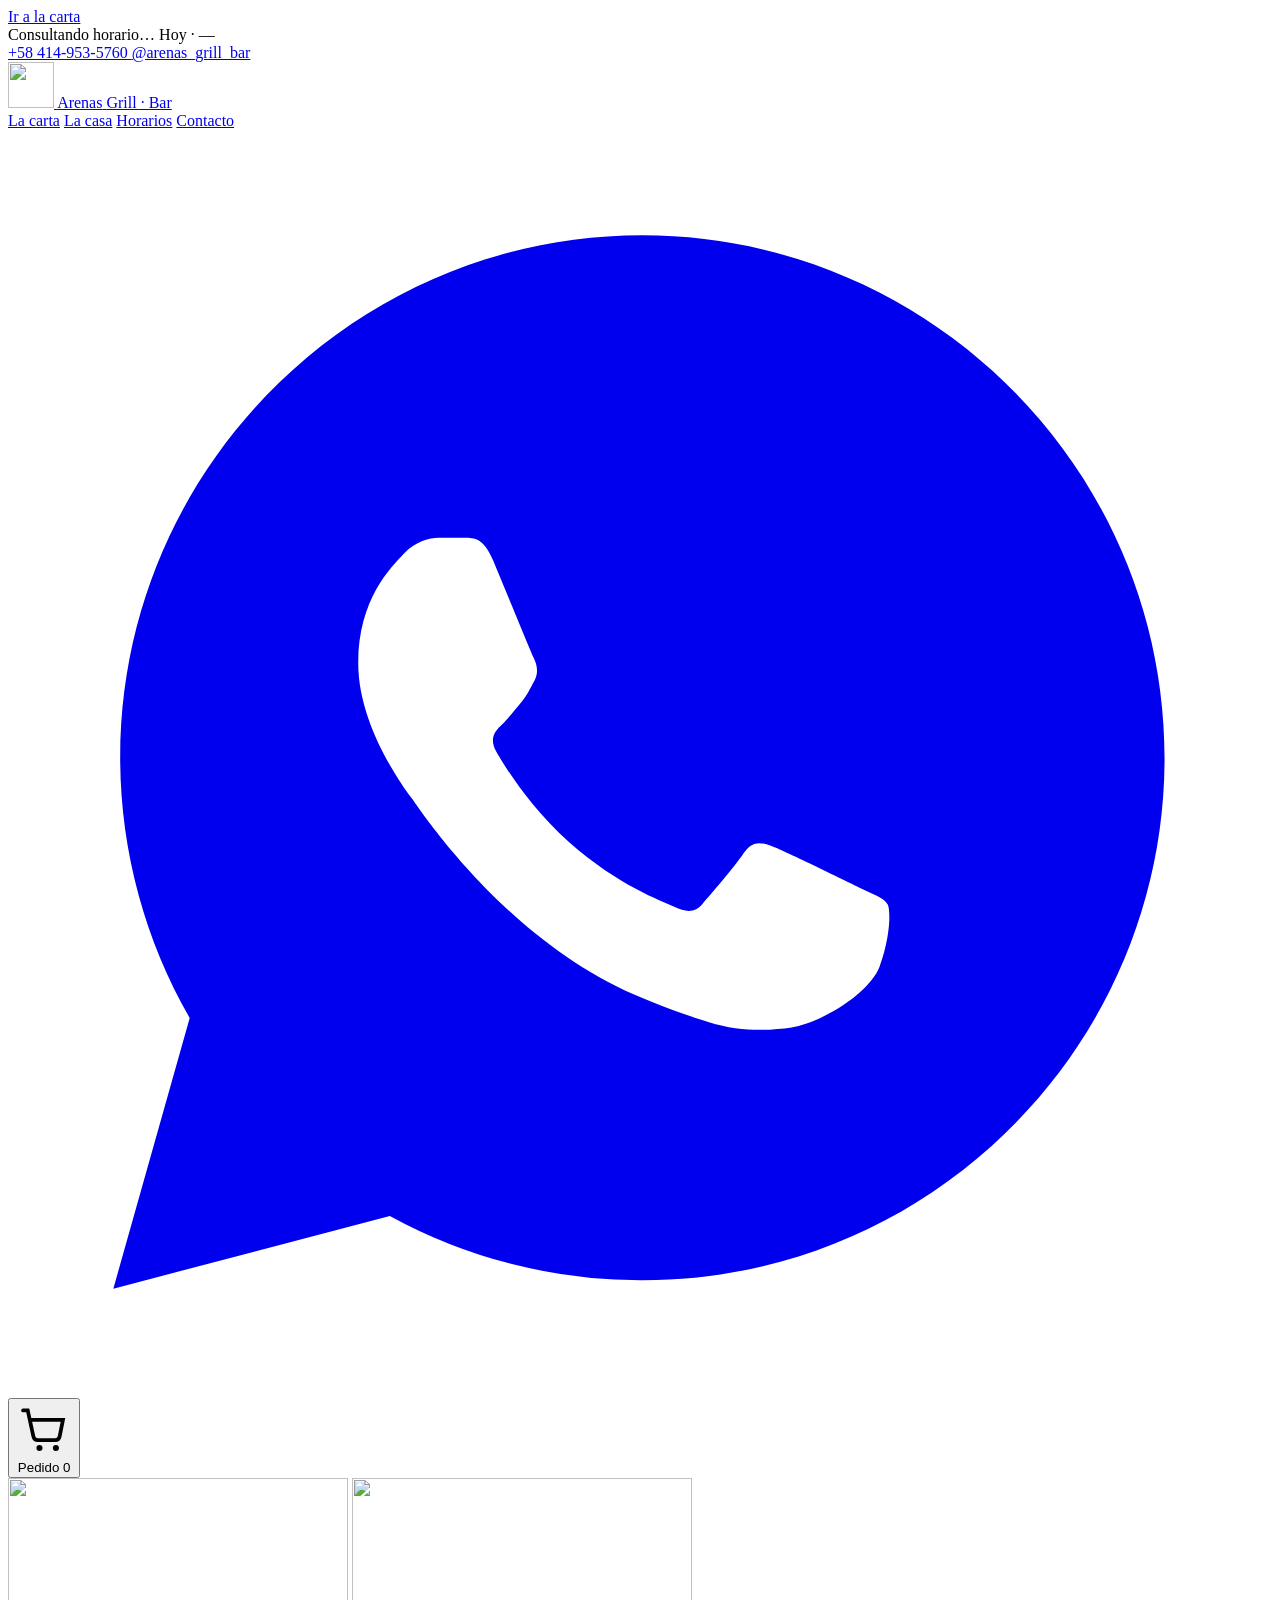
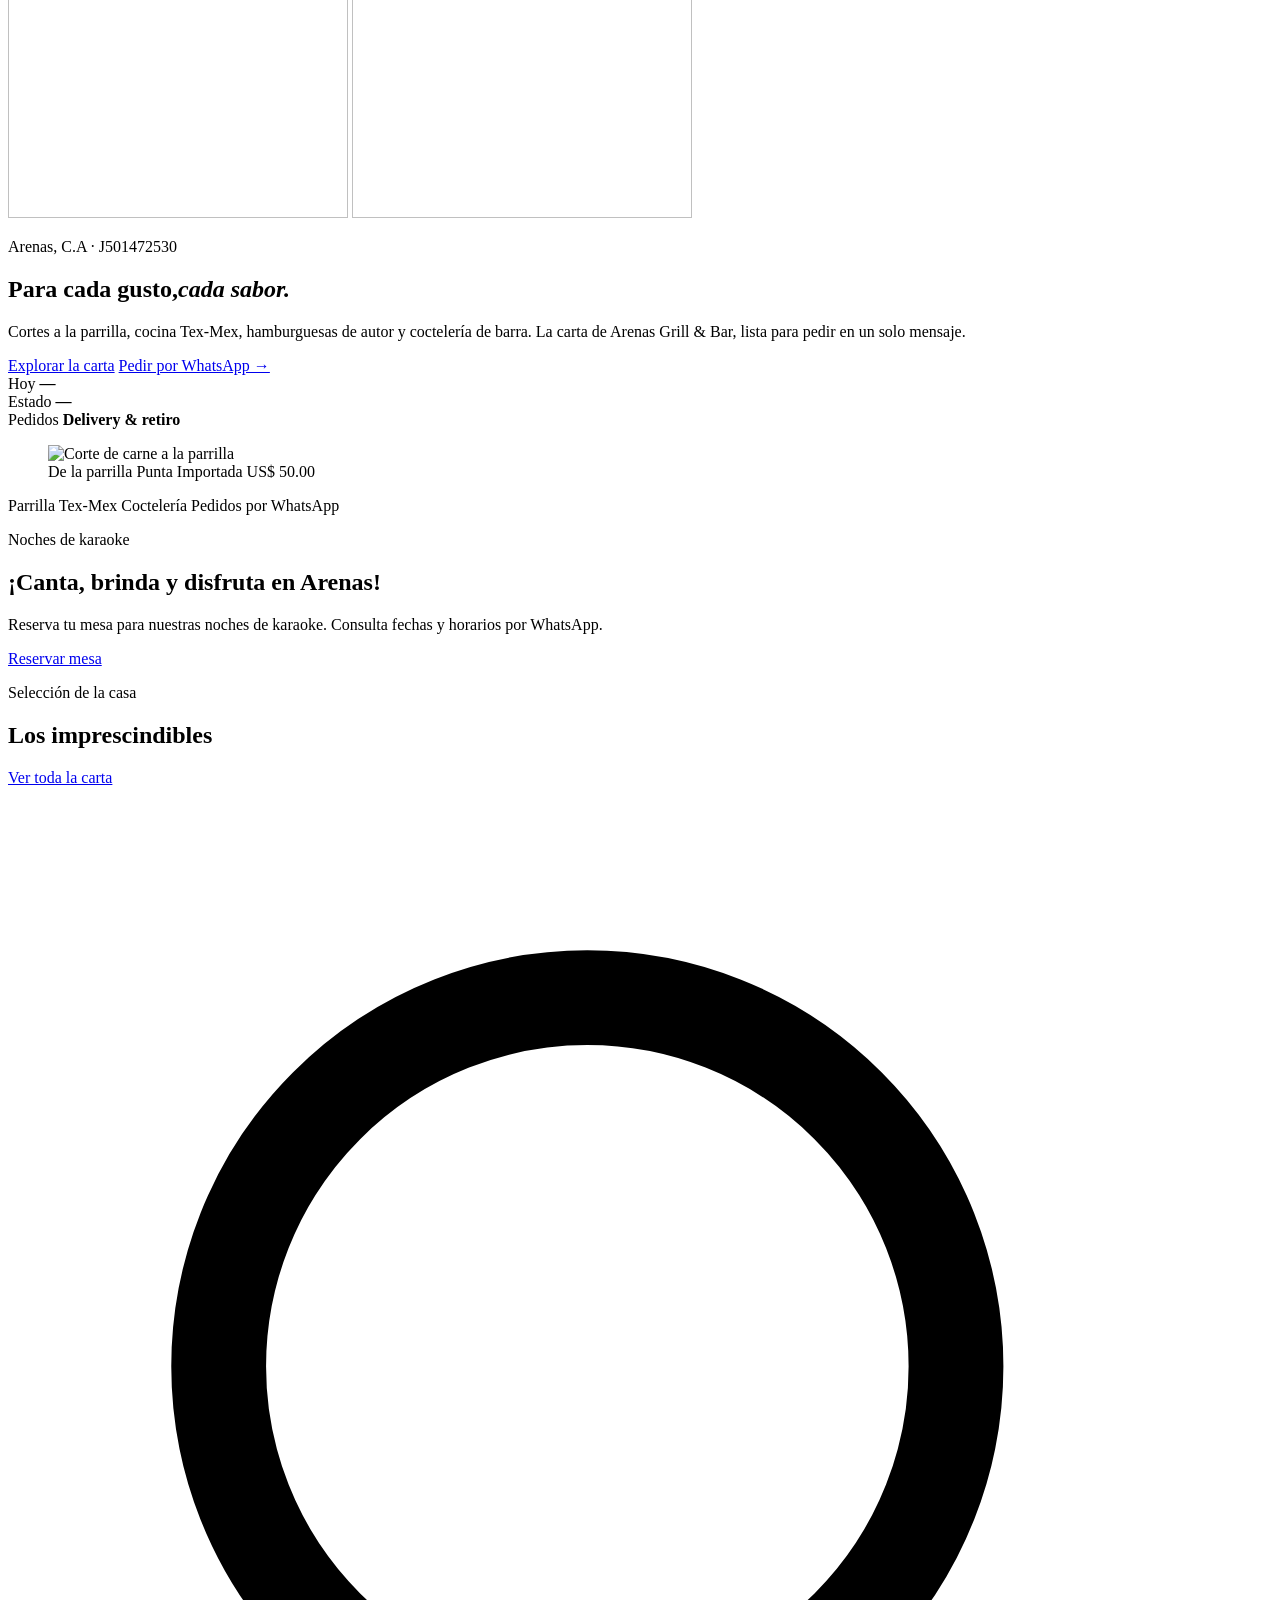
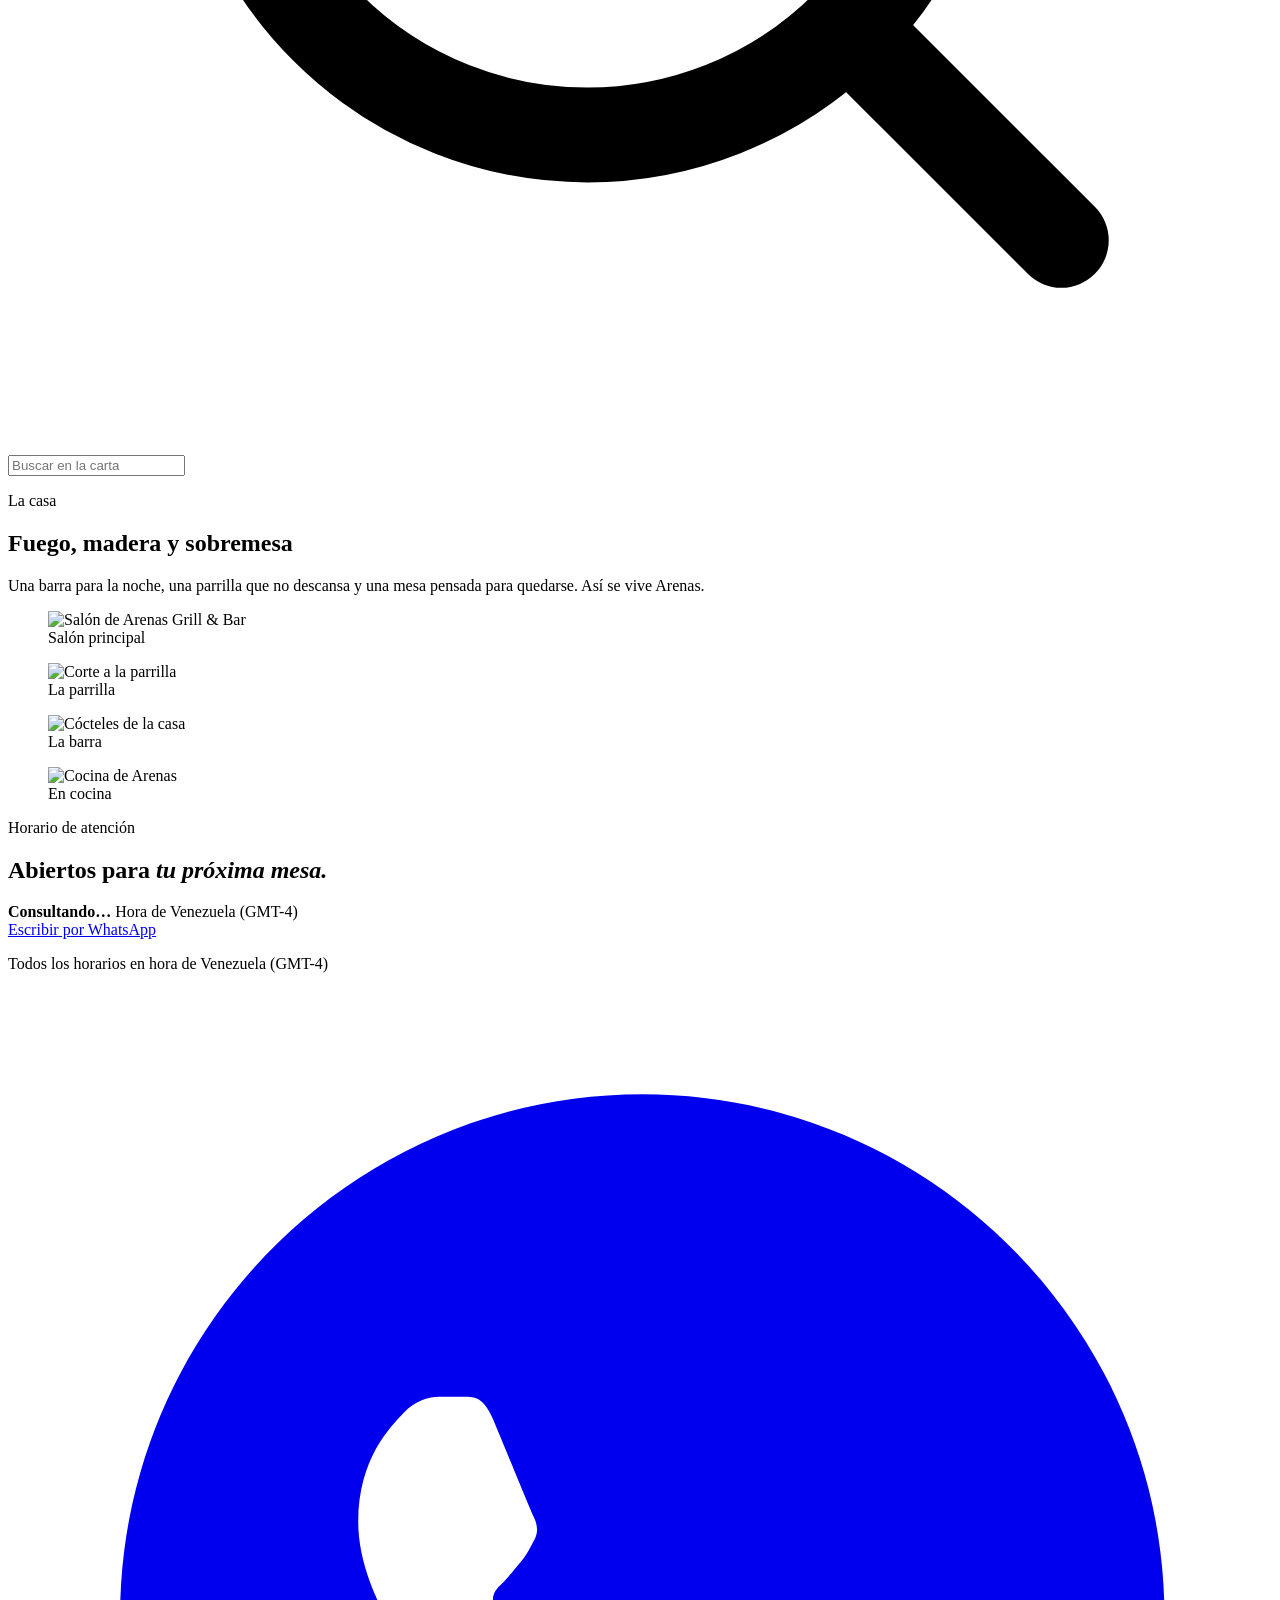
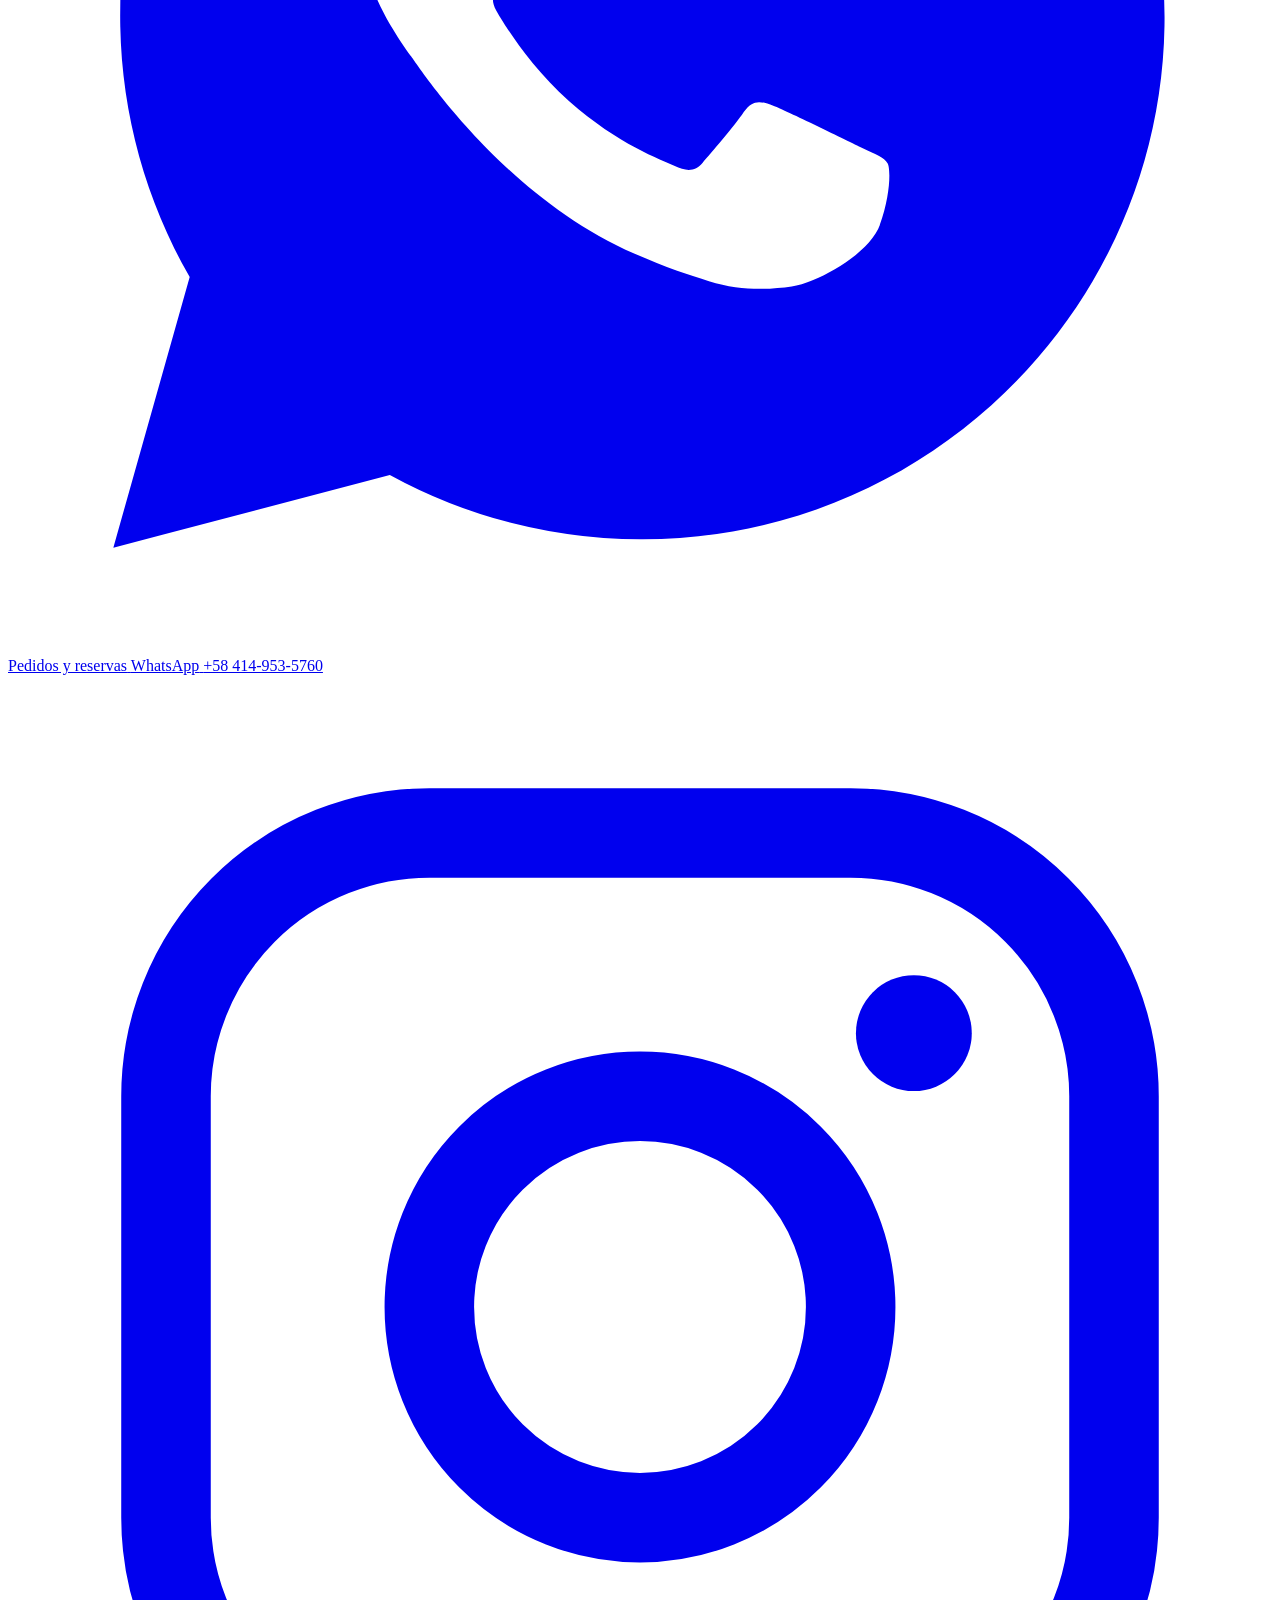
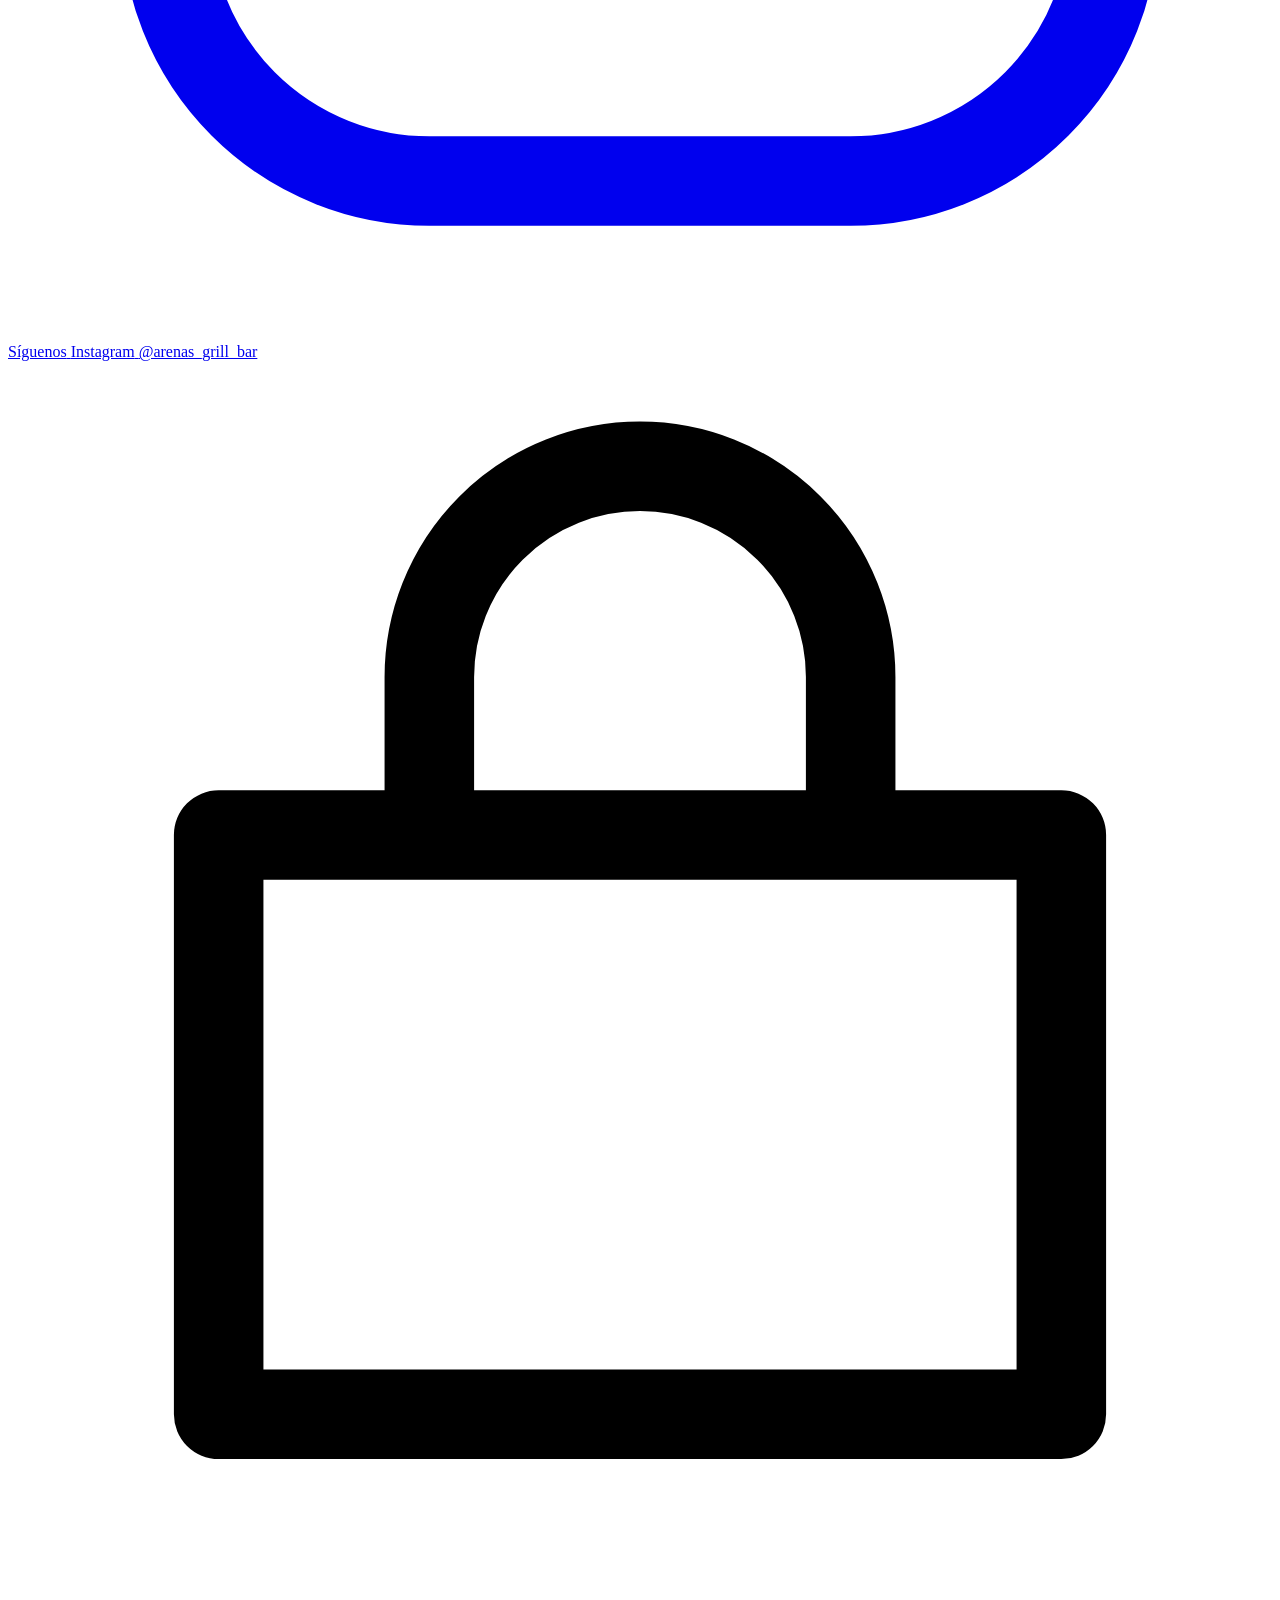
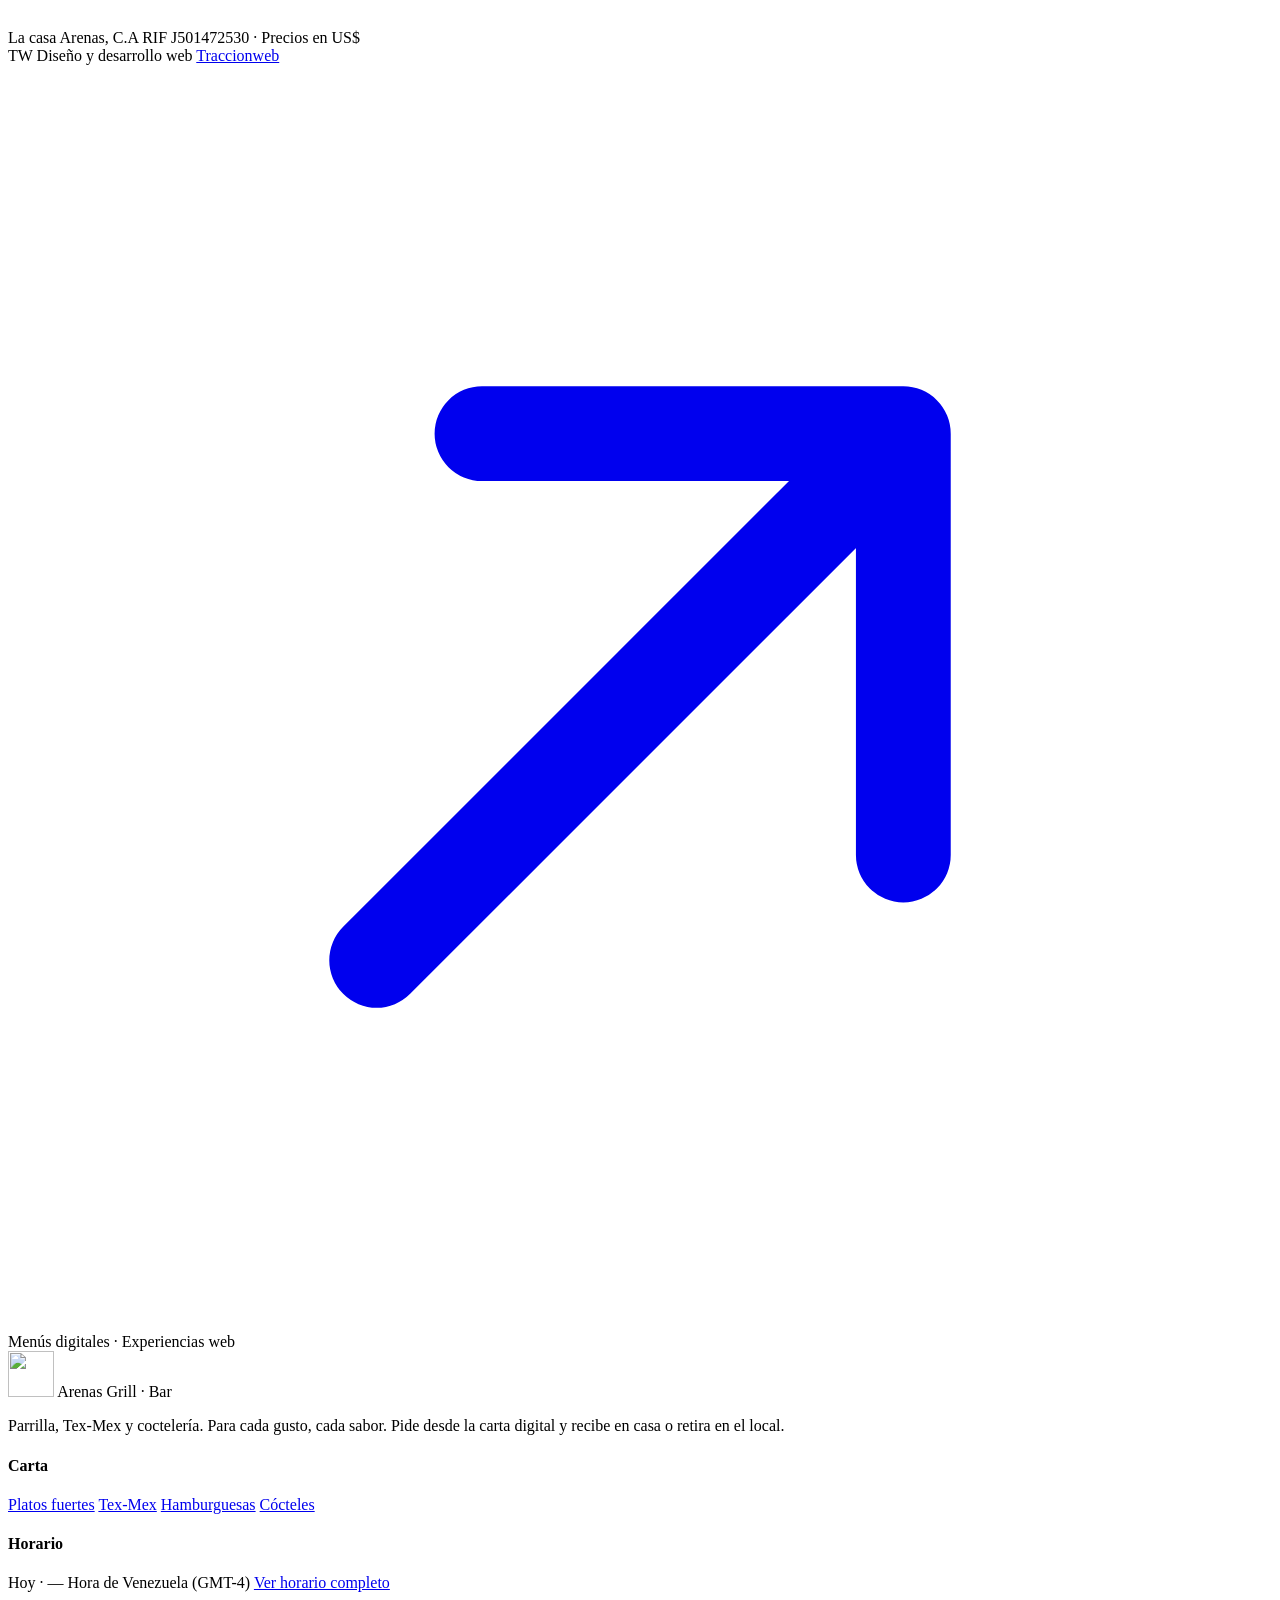
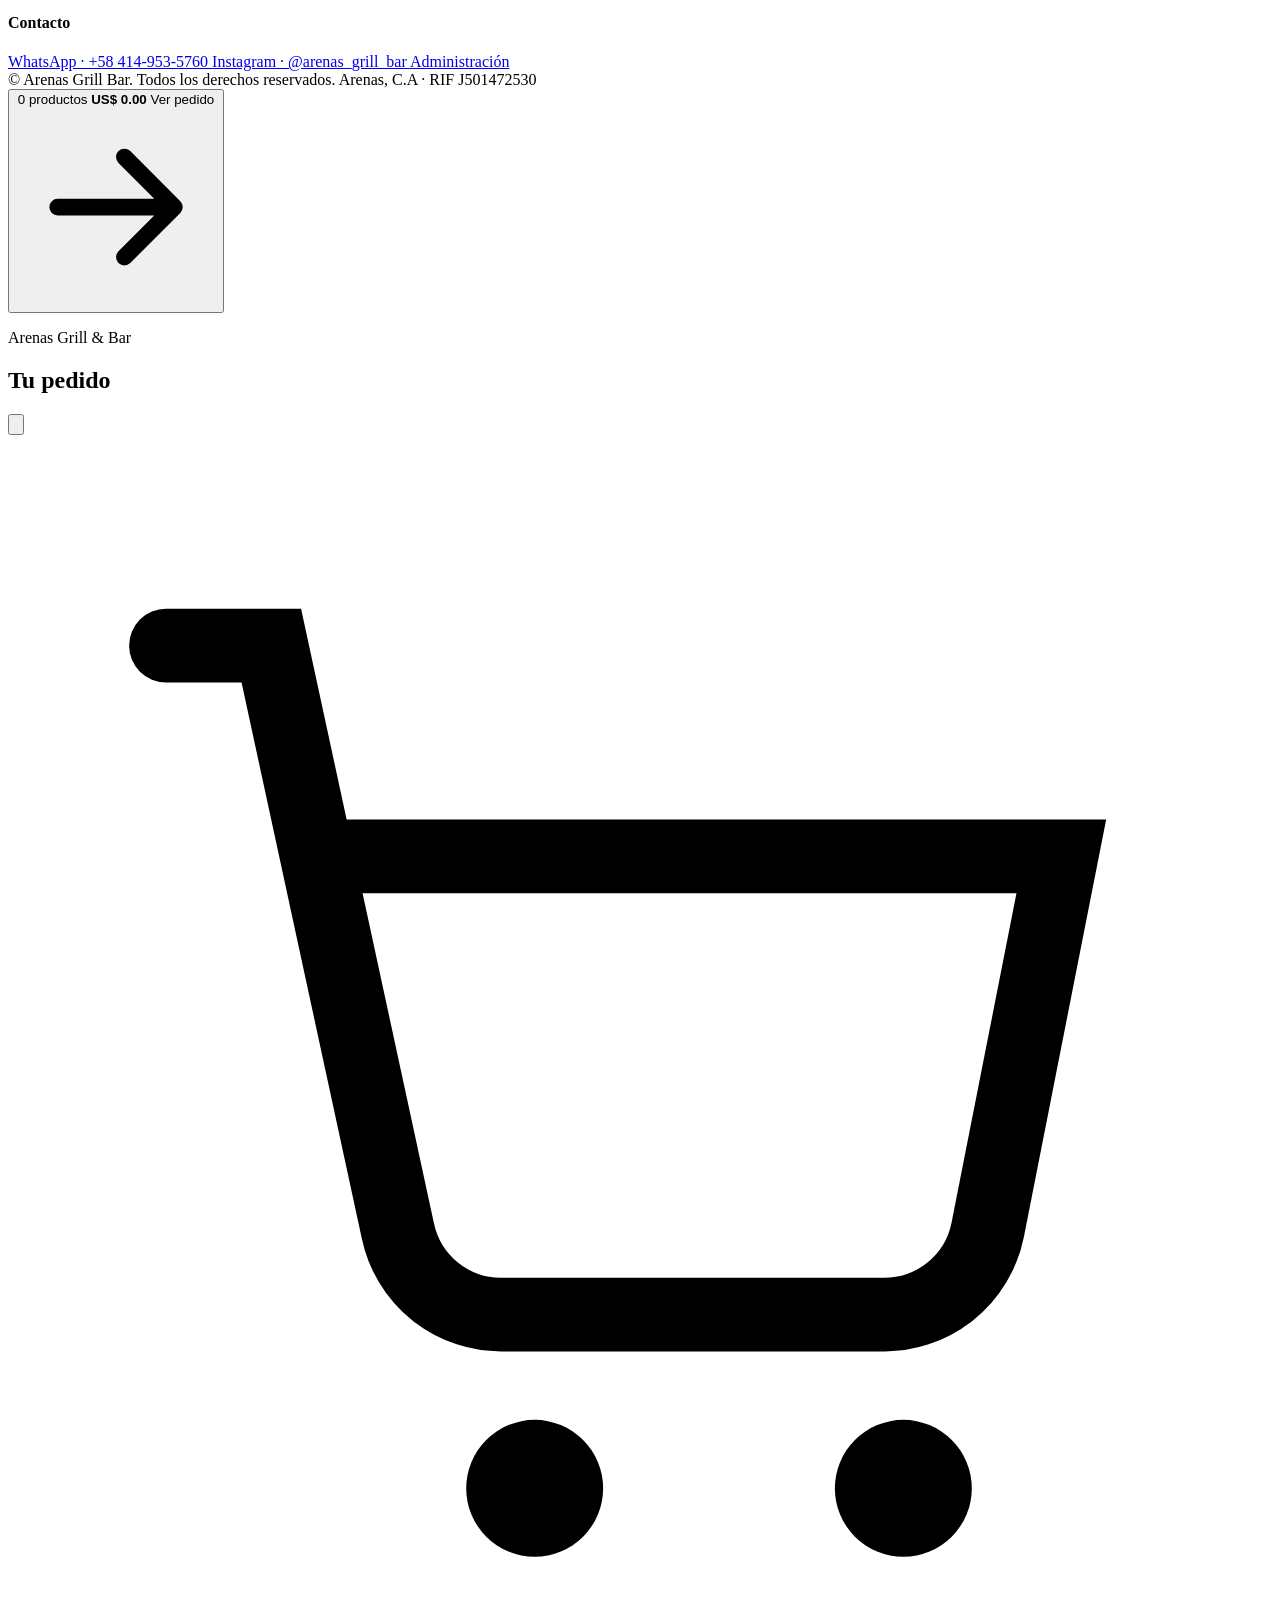
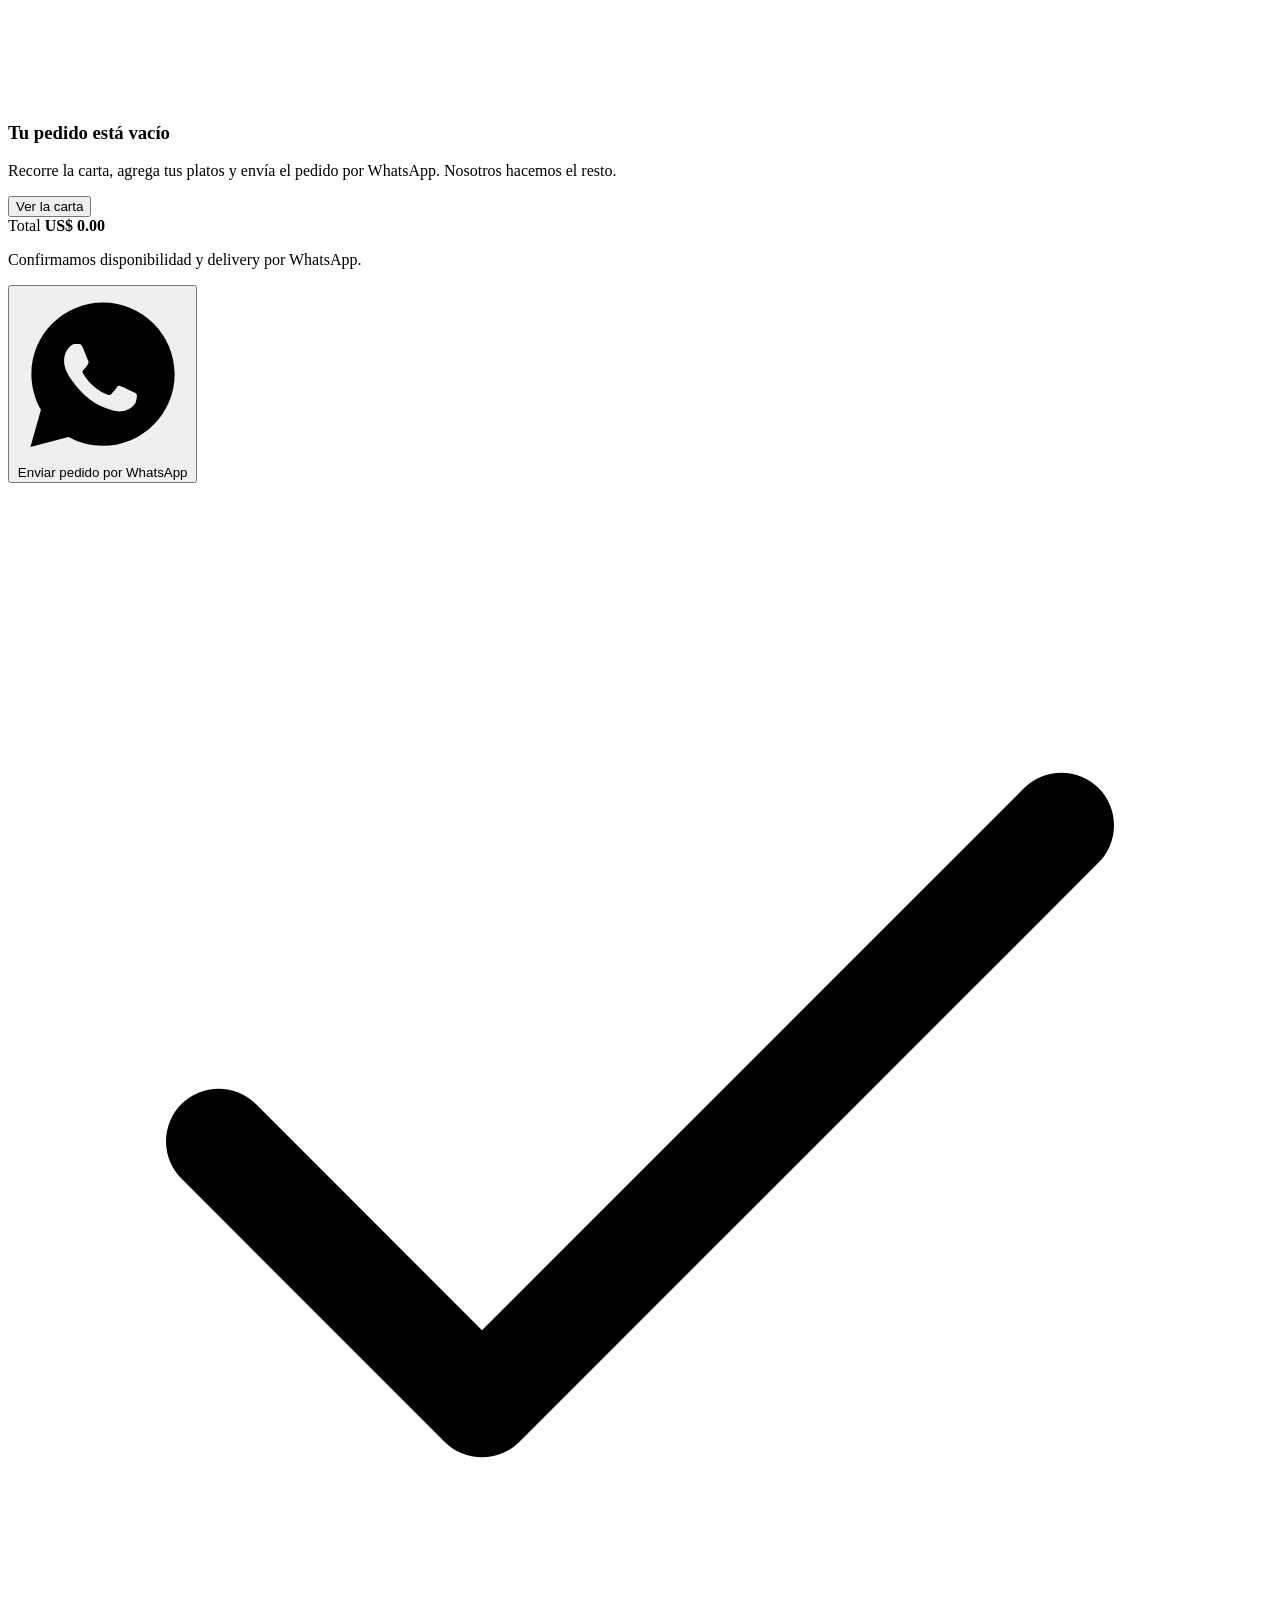
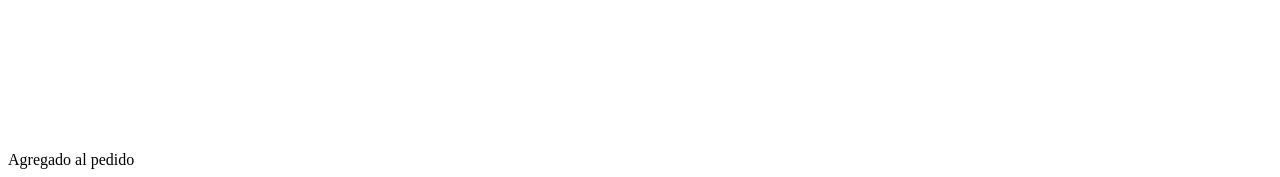
==== commit 137868e1: "Fija la base oficial y redirige el mirror a /domicilios-arenas" ====
--- a/index.html
+++ b/index.html
@@ -4,14 +4,13 @@
     <meta charset="utf-8" />
     <script>
       (function () {
-        var path = location.pathname;
-        if (path === "/domicilios-arenas" || path.indexOf("/domicilios-arenas/") === 0) {
-          var base = document.createElement("base");
-          base.href = "/domicilios-arenas/";
-          document.head.appendChild(base);
+        if (location.hostname === "joaquincf912-beep.github.io") {
+          var rest = location.pathname.replace(/^\/arenas-restaurante/, "");
+          location.replace("https://www.traccionweb.com/domicilios-arenas" + rest + location.search + location.hash);
         }
       })();
     </script>
+    <base href="/domicilios-arenas/" />
     <meta name="viewport" content="width=device-width, initial-scale=1" />
     <title>Arenas Grill &amp; Bar · Carta y pedidos por WhatsApp</title>
     <meta
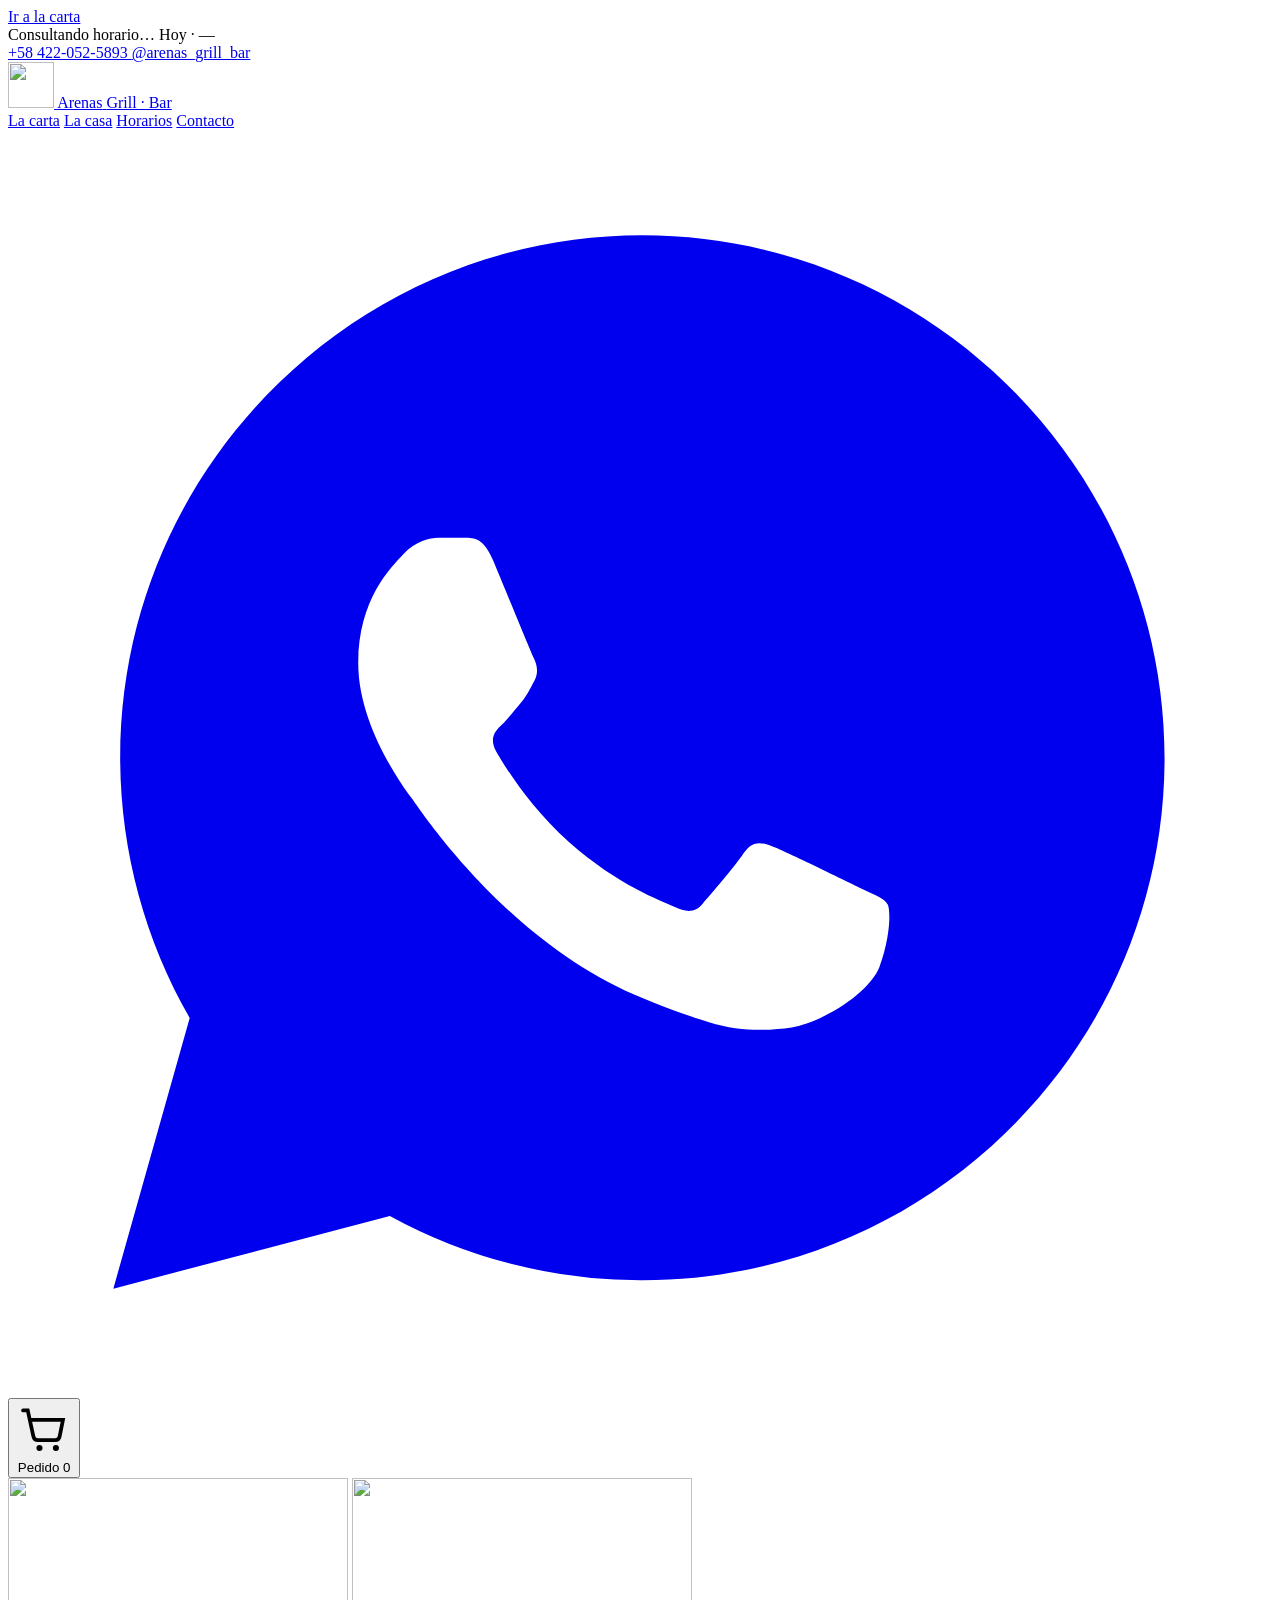
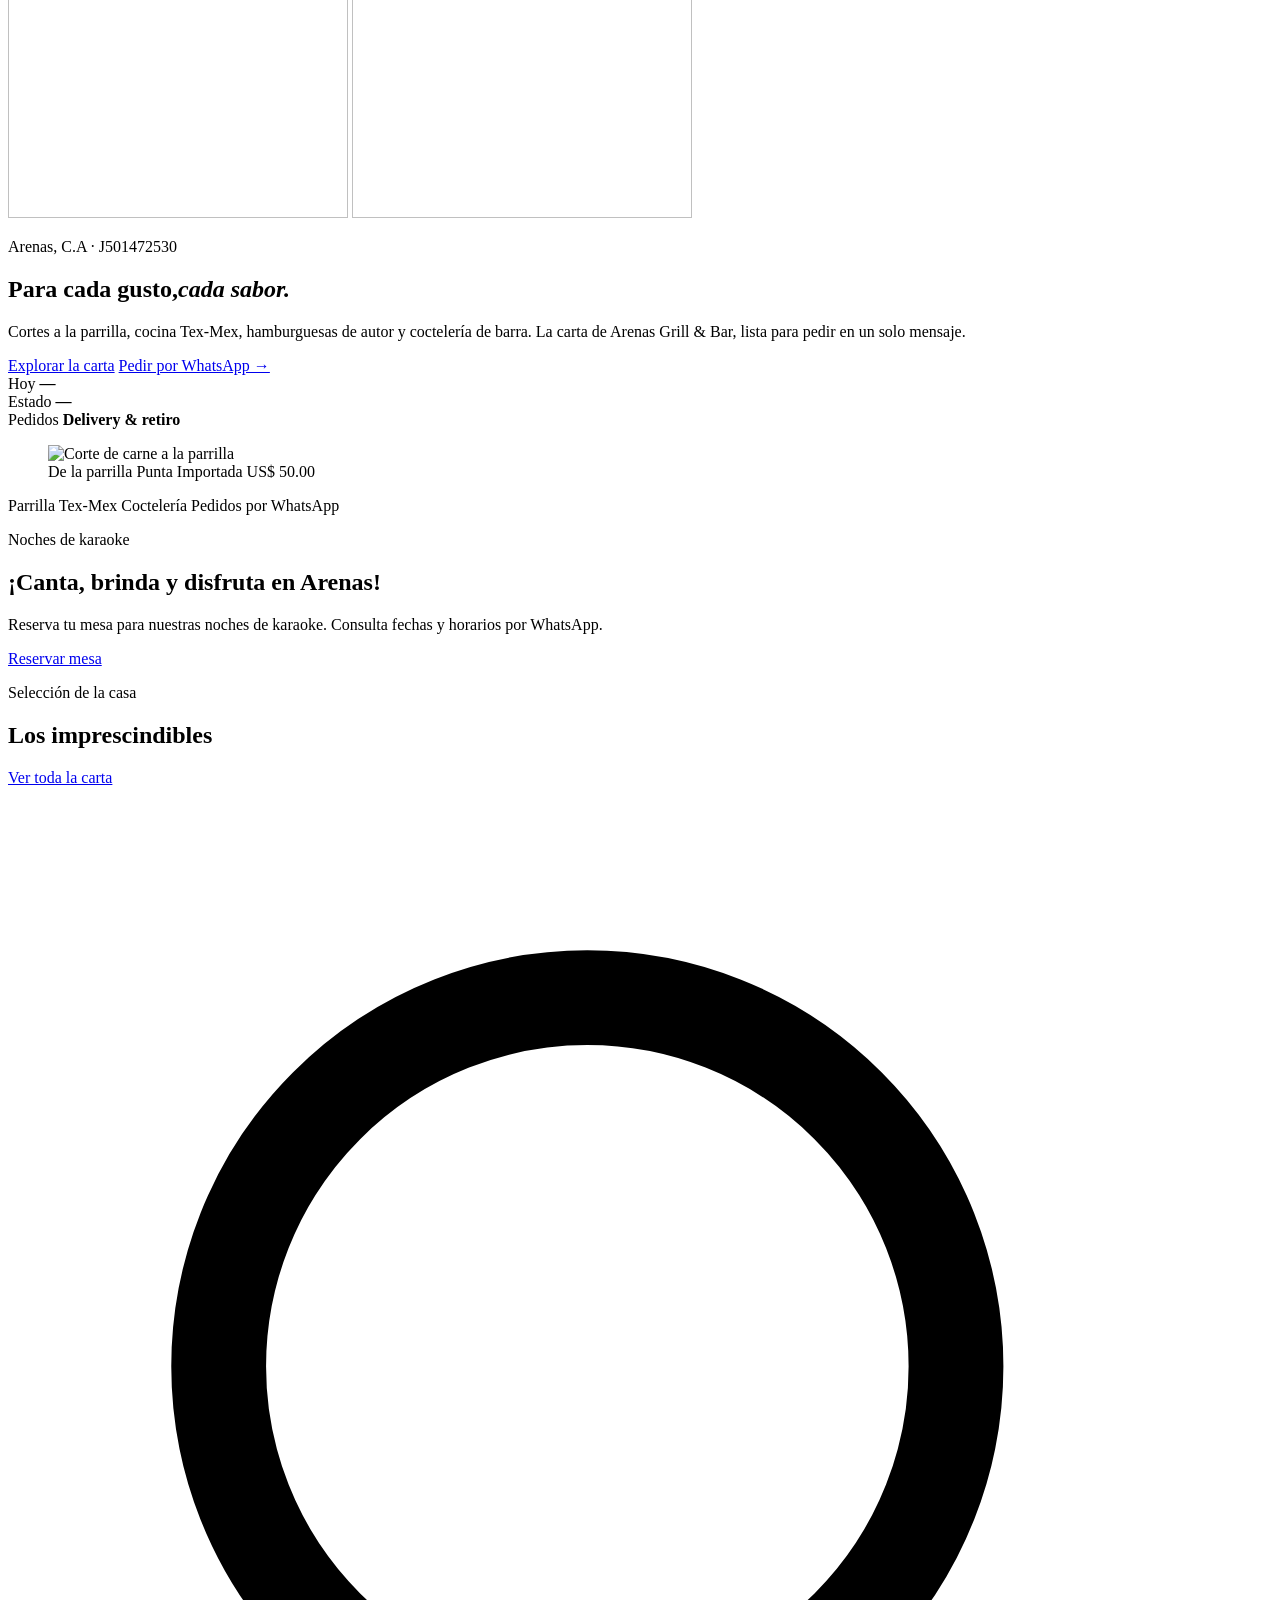
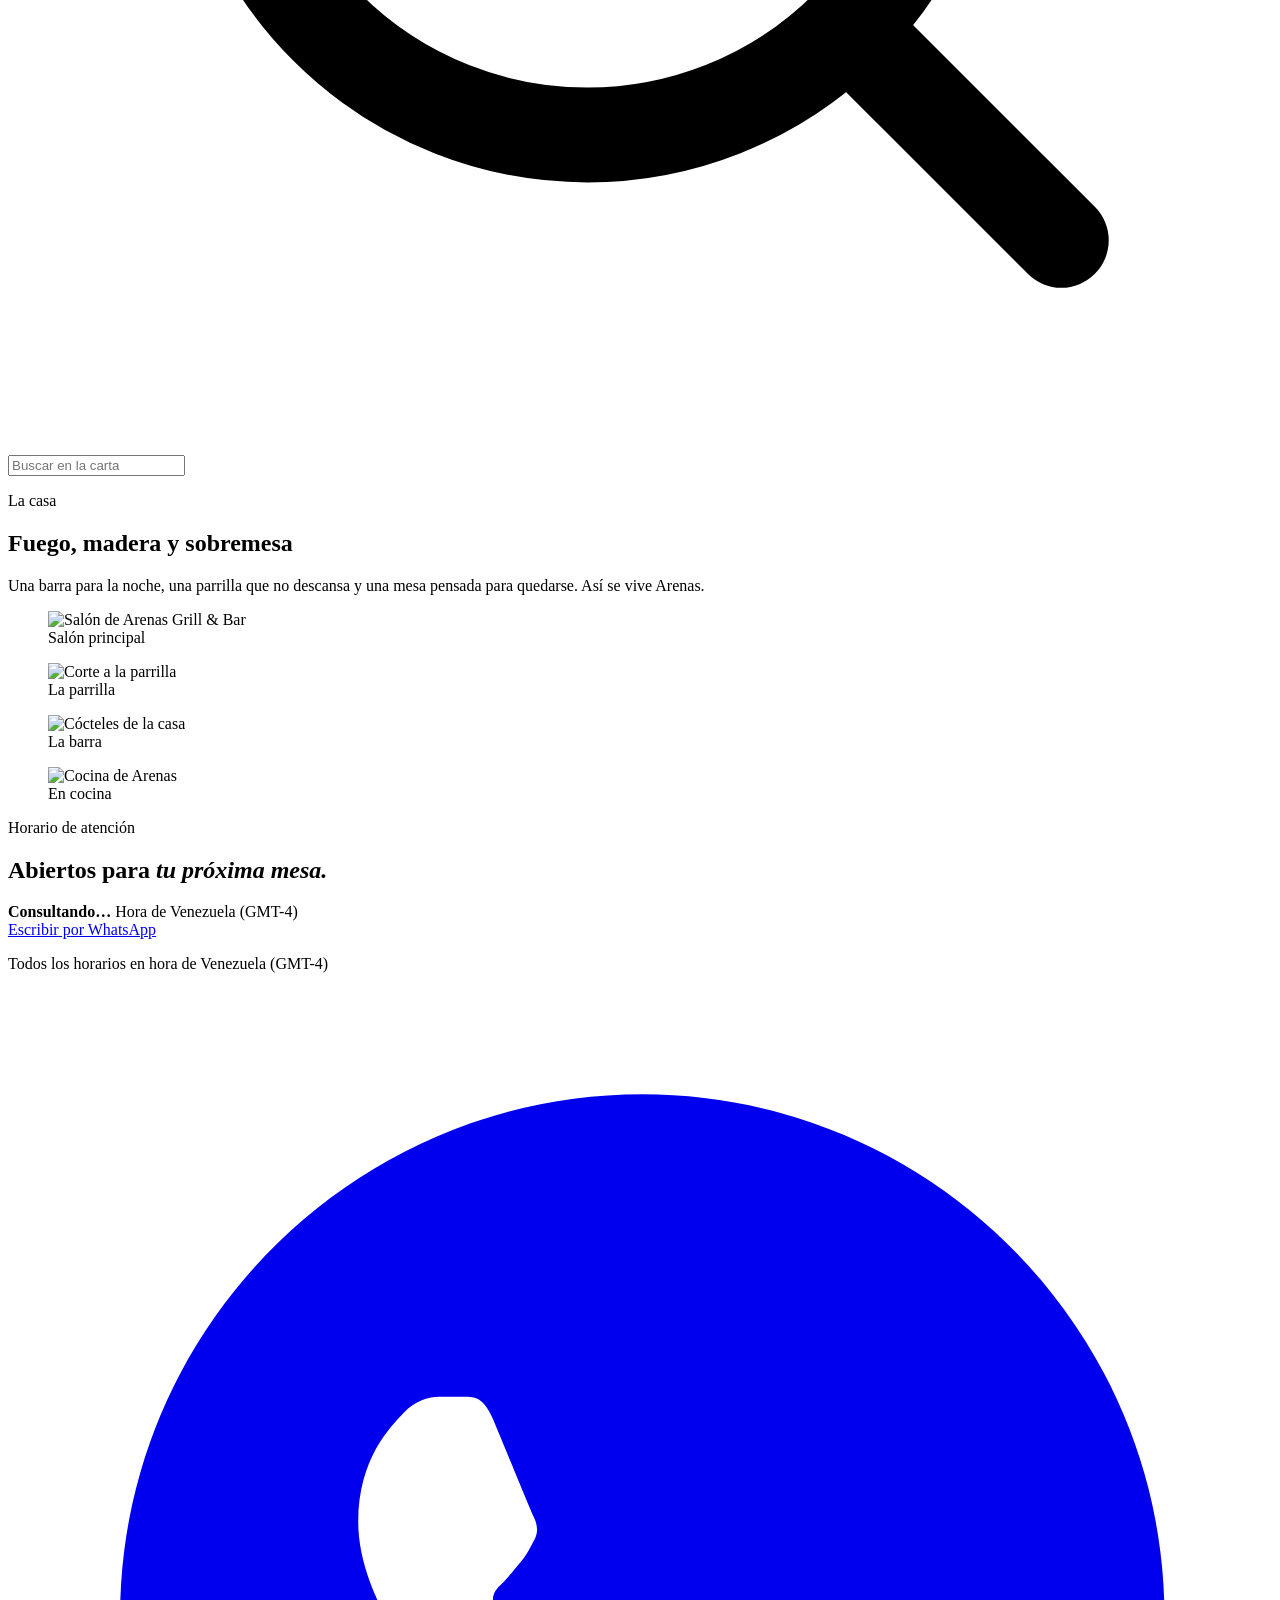
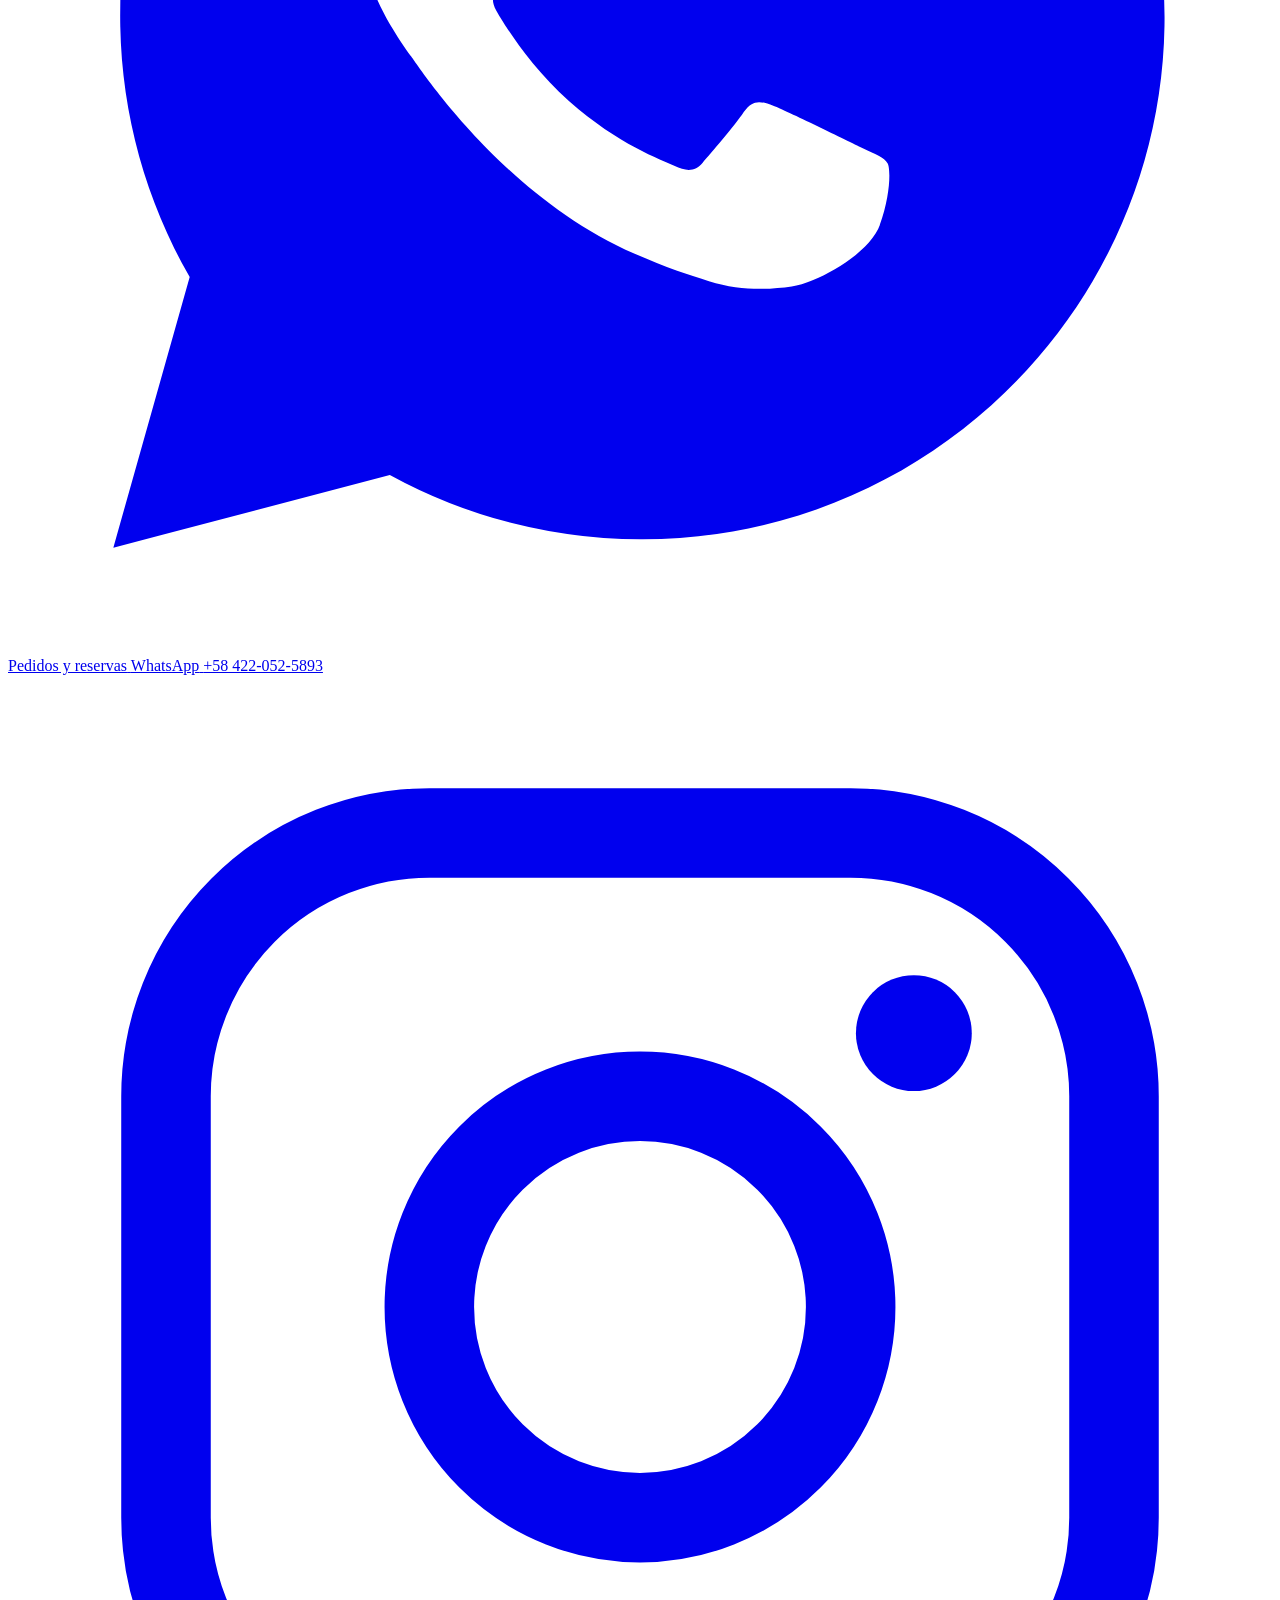
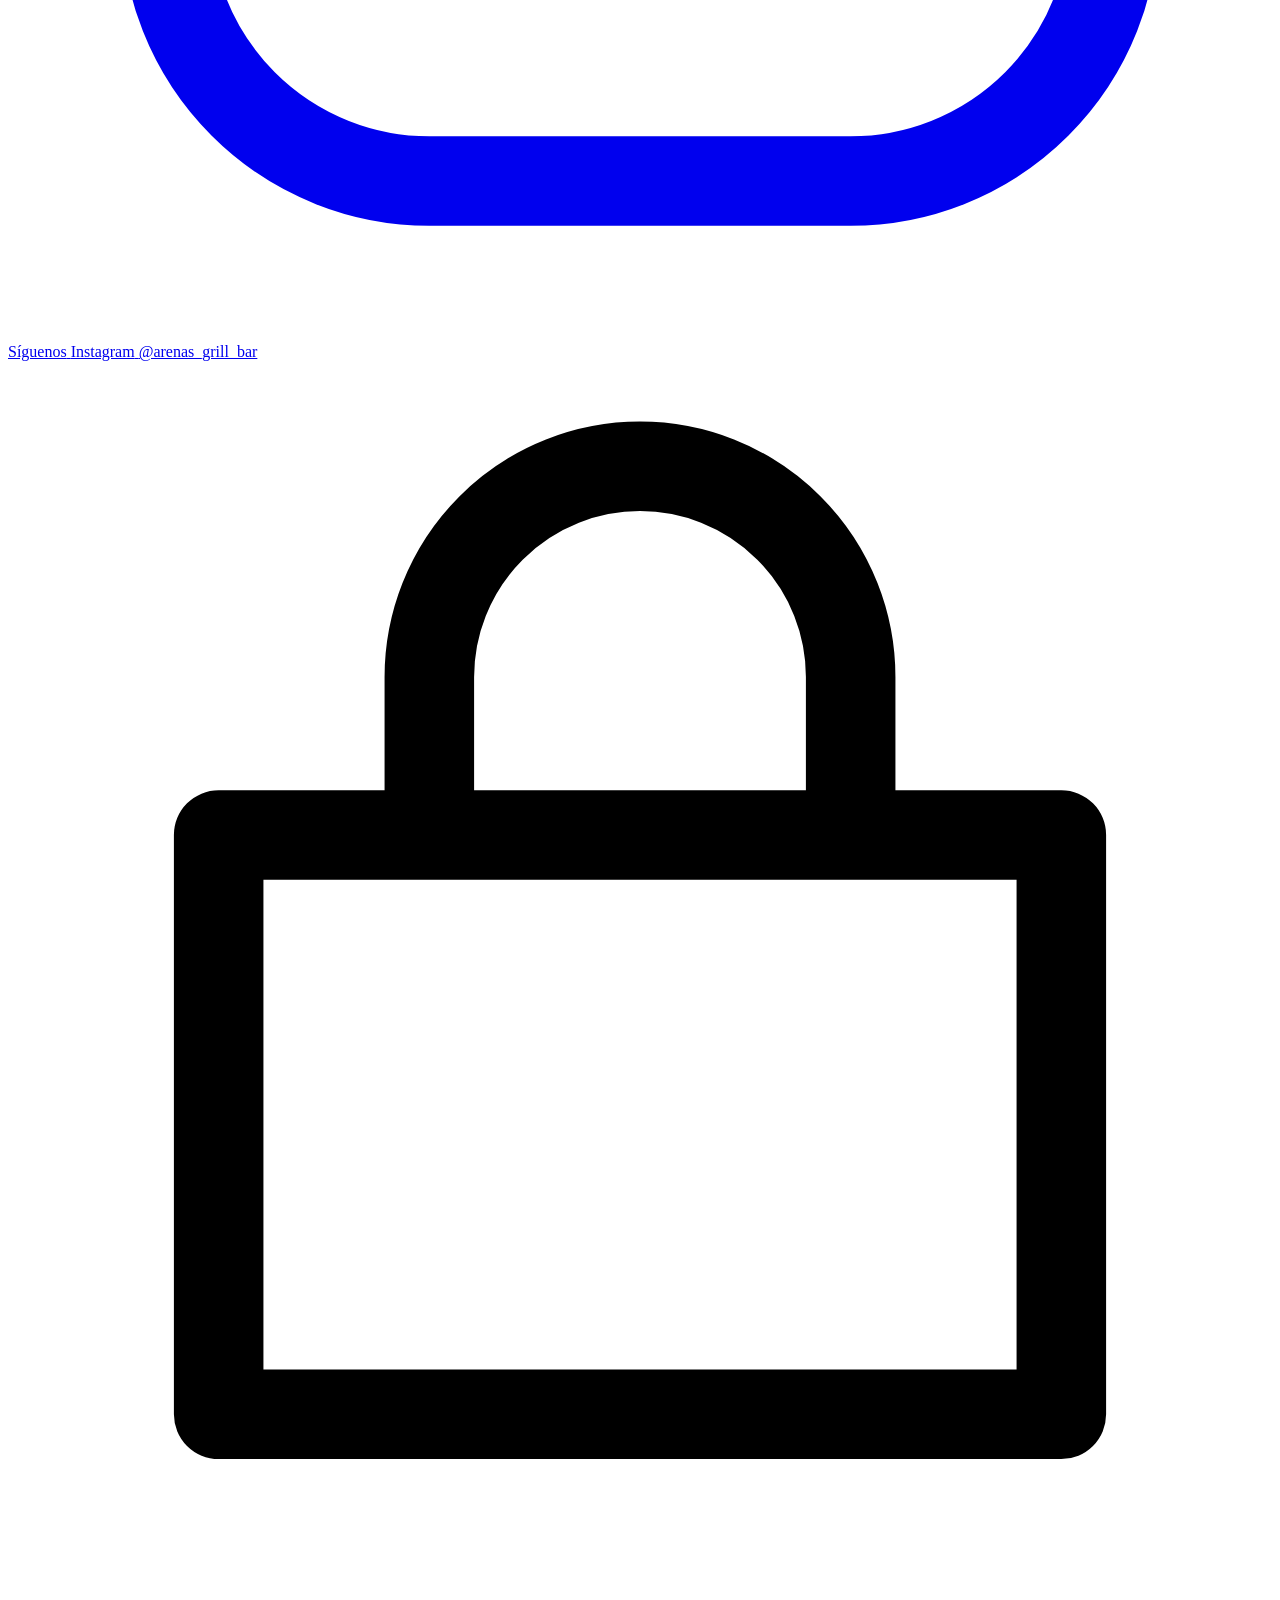
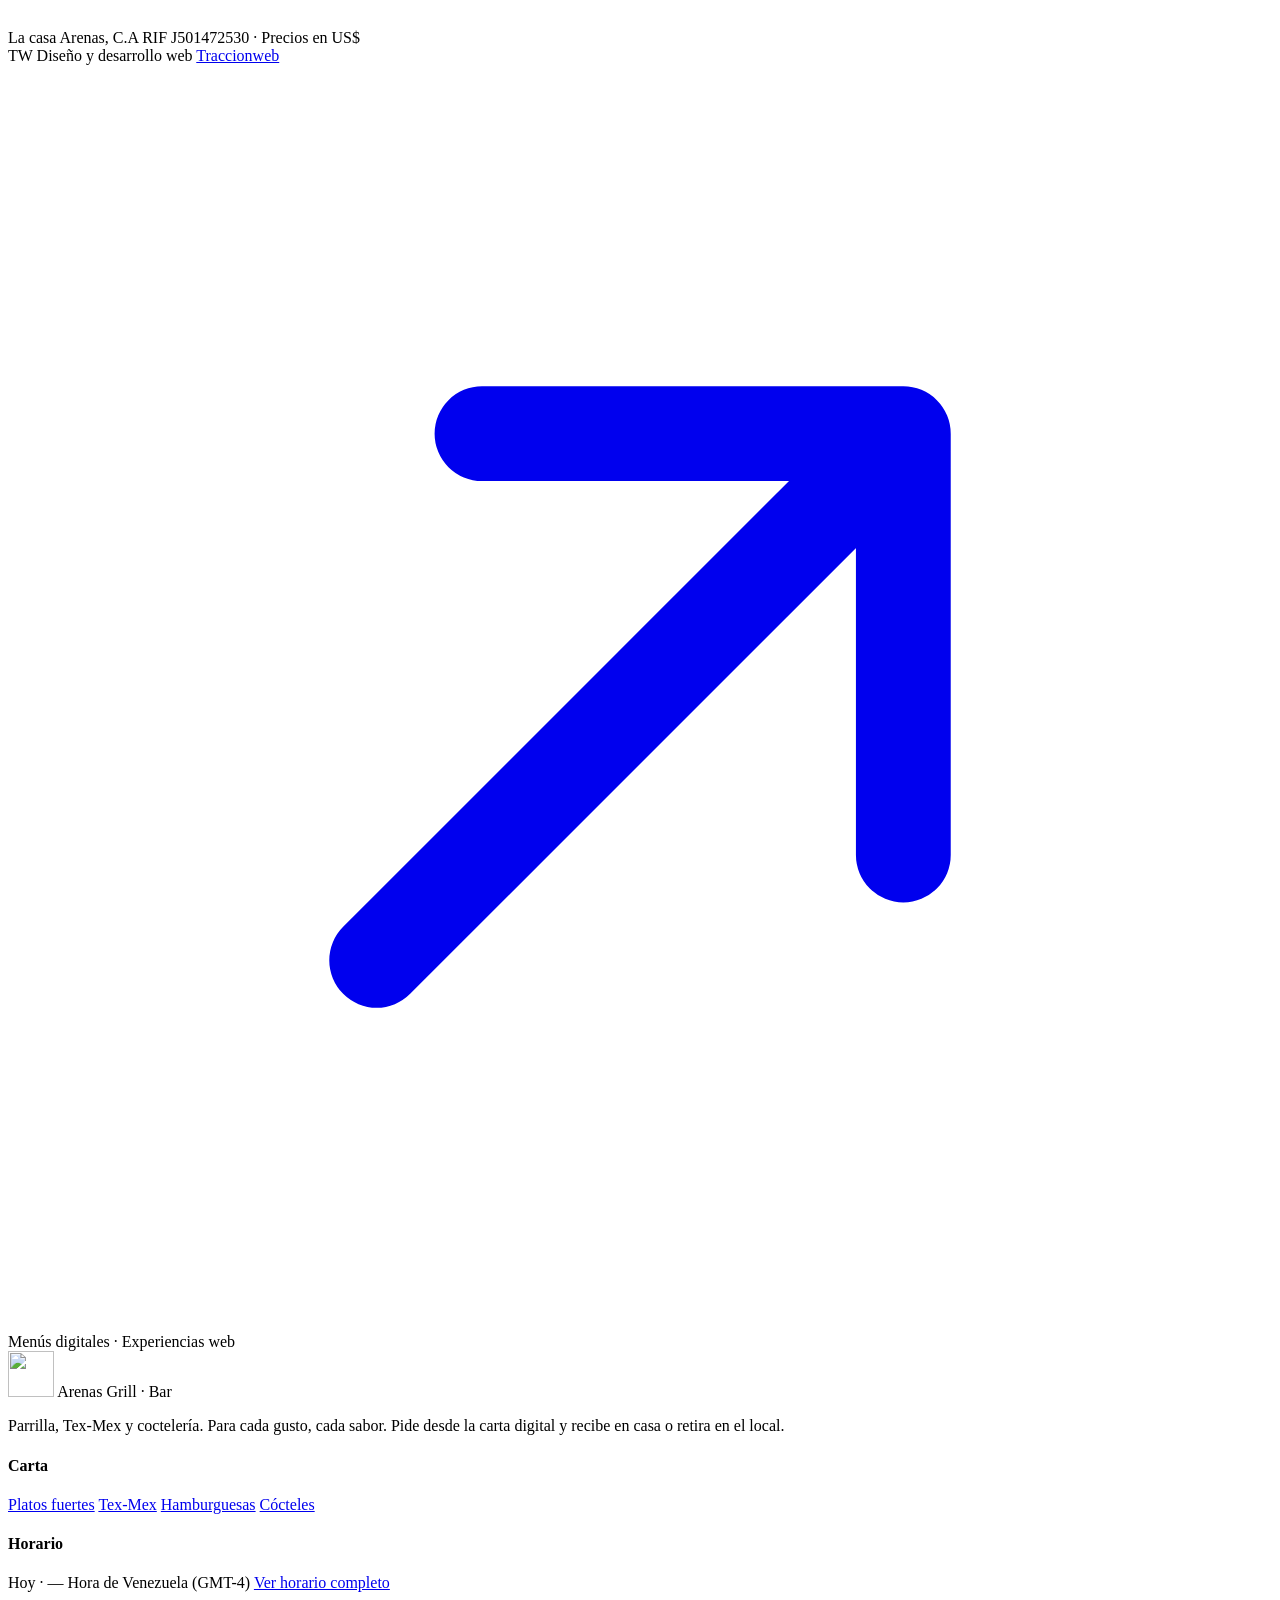
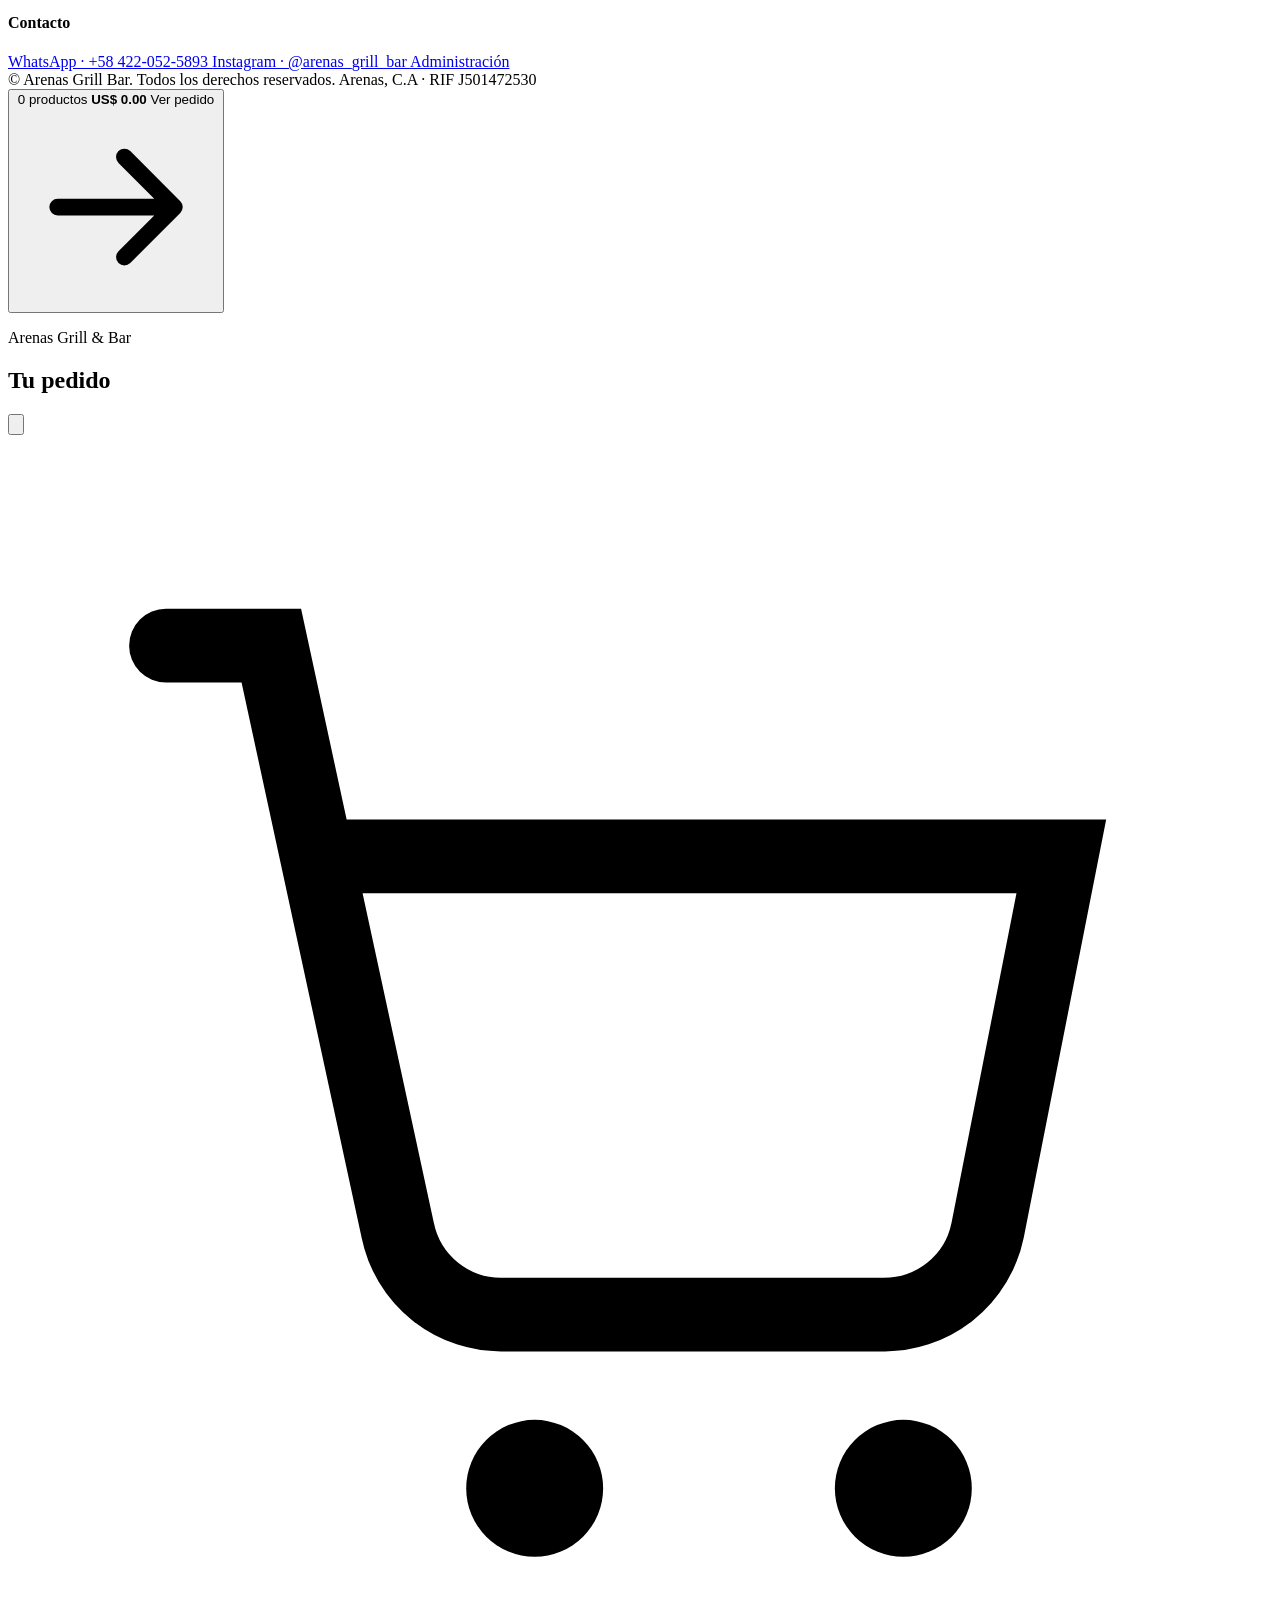
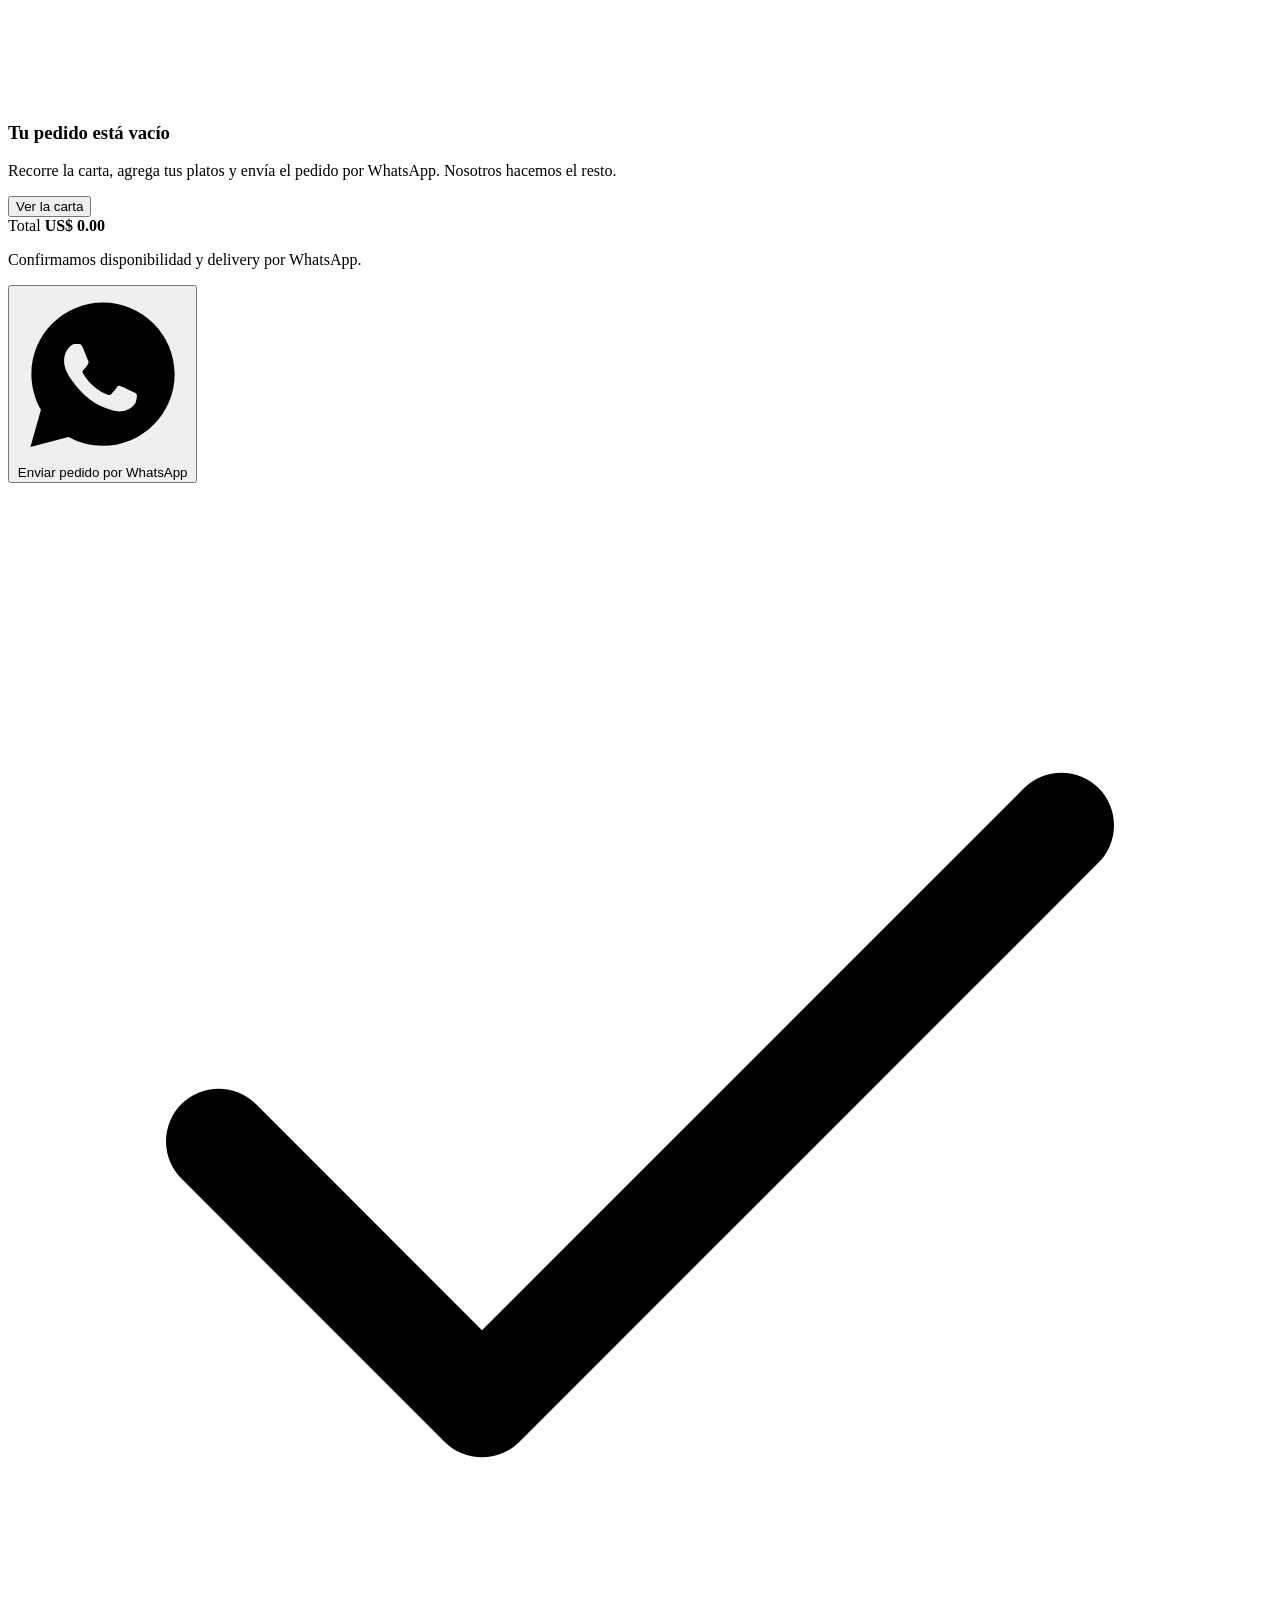
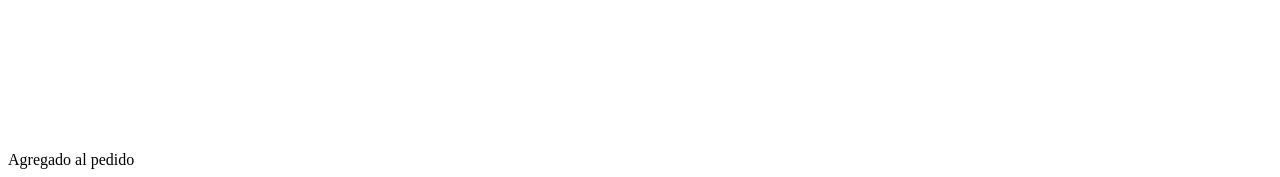
==== commit e56c2bc9: "Actualiza el WhatsApp de pedidos a 584220525893 El número anterior ya no recibe los pedidos; se camb" ====
--- a/index.html
+++ b/index.html
@@ -36,12 +36,11 @@
 
     <link rel="preconnect" href="https://fonts.googleapis.com" />
     <link rel="preconnect" href="https://fonts.gstatic.com" crossorigin />
-    <link
-      href="https://fonts.googleapis.com/css2?family=Cormorant+Garamond:ital,wght@0,400;0,500;600;1,400;1,500&family=Jost:wght@300;400;500;600&display=swap"
-      rel="stylesheet"
-    />
+    <link rel="preconnect" href="https://neowxwedstjruenncpvx.supabase.co" crossorigin />
+    <link href="https://fonts.googleapis.com/css2?family=Cormorant+Garamond:ital,wght@0,400;0,500;600;1,400;1,500&family=Jost:wght@300;400;500;600&display=swap" rel="stylesheet" media="print" onload="this.media='all'" />
+    <noscript><link href="https://fonts.googleapis.com/css2?family=Cormorant+Garamond:ital,wght@0,400;0,500;600;1,400;1,500&family=Jost:wght@300;400;500;600&display=swap" rel="stylesheet" /></noscript>
     <link rel="preload" as="image" href="assets/img/grill.webp" fetchpriority="high" />
-    <link rel="stylesheet" href="assets/css/styles.css?v=4" />
+    <link rel="stylesheet" href="assets/css/styles.css?v=5" />
 
     <script type="application/ld+json">
       {
@@ -49,7 +48,7 @@
         "@type": "Restaurant",
         "name": "Arenas Grill & Bar",
         "legalName": "Arenas, C.A",
-        "telephone": "+58 414-953-5760",
+        "telephone": "+58 422-052-5893",
         "priceRange": "US$",
         "servesCuisine": ["Parrilla", "Tex-Mex", "Hamburguesas", "Coctelería"],
         "image": "https://www.traccionweb.com/domicilios-arenas/assets/img/grill.webp",
@@ -71,8 +70,8 @@
           <span id="topHours">Hoy · —</span>
         </div>
         <div class="topbar-right">
-          <a href="https://wa.me/584149535760" target="_blank" rel="noopener" id="topWa">
-            +58 414-953-5760
+          <a href="https://wa.me/584220525893" target="_blank" rel="noopener" id="topWa">
+            +58 422-052-5893
           </a>
           <span class="topbar-sep" aria-hidden="true"></span>
           <a href="https://www.instagram.com/arenas_grill_bar/" target="_blank" rel="noopener" id="topIg">
@@ -103,7 +102,7 @@
           <a
             class="wa-link"
             id="headerWa"
-            href="https://wa.me/584149535760"
+            href="https://wa.me/584220525893"
             target="_blank"
             rel="noopener"
             aria-label="Escribir por WhatsApp"
@@ -145,7 +144,7 @@
               <a
                 class="link-quiet"
                 id="heroWa"
-                href="https://wa.me/584149535760"
+                href="https://wa.me/584220525893"
                 target="_blank"
                 rel="noopener"
               >
@@ -195,7 +194,7 @@
             <h2 id="karaokeTitle">¡Canta, brinda y disfruta en Arenas!</h2>
             <p>Reserva tu mesa para nuestras noches de karaoke. Consulta fechas y horarios por WhatsApp.</p>
           </div>
-          <a class="btn btn-primary" id="karaokeWa" href="https://wa.me/584149535760" target="_blank" rel="noopener">
+          <a class="btn btn-primary" id="karaokeWa" href="https://wa.me/584220525893" target="_blank" rel="noopener">
             Reservar mesa
           </a>
         </div>
@@ -278,7 +277,7 @@
               <a
                 class="btn btn-line"
                 id="hoursWa"
-                href="https://wa.me/584149535760"
+                href="https://wa.me/584220525893"
                 target="_blank"
                 rel="noopener"
               >
@@ -295,7 +294,7 @@
 
       <section class="contact" id="contacto">
         <div class="shell contact-grid">
-          <a class="contact-card" id="contactWa" href="https://wa.me/584149535760" target="_blank" rel="noopener">
+          <a class="contact-card" id="contactWa" href="https://wa.me/584220525893" target="_blank" rel="noopener">
             <span class="contact-icon">
               <svg viewBox="0 0 24 24" fill="currentColor" aria-hidden="true">
                 <path
@@ -306,7 +305,7 @@
             <span class="contact-text">
               <span class="contact-label">Pedidos y reservas</span>
               <span class="contact-value">WhatsApp</span>
-              <span class="contact-note">+58 414-953-5760</span>
+              <span class="contact-note">+58 422-052-5893</span>
             </span>
           </a>
 
@@ -396,8 +395,8 @@
           </div>
           <div class="footer-col">
             <h4>Contacto</h4>
-            <a href="https://wa.me/584149535760" target="_blank" rel="noopener" id="footerWa">
-              WhatsApp · +58 414-953-5760
+            <a href="https://wa.me/584220525893" target="_blank" rel="noopener" id="footerWa">
+              WhatsApp · +58 422-052-5893
             </a>
             <a href="https://www.instagram.com/arenas_grill_bar/" target="_blank" rel="noopener" id="footerIg">
               Instagram · @arenas_grill_bar
@@ -532,9 +531,9 @@
     </div>
 
     <script src="assets/js/config.js?v=1" defer></script>
-    <script src="assets/js/data.js?v=2" defer></script>
+    <script src="assets/js/data.js?v=3" defer></script>
     <script src="assets/js/store.js?v=2" defer></script>
-    <script src="assets/js/cloud.js?v=1" defer></script>
-    <script src="assets/js/menu.js?v=3" defer></script>
+    <script src="assets/js/cloud.js?v=4" defer></script>
+    <script src="assets/js/menu.js?v=6" defer></script>
   </body>
 </html>
--- a/assets/css/styles.css
+++ b/assets/css/styles.css
@@ -2806,3 +2806,33 @@
     padding-left: 61px;
   }
 }
+
+/* ---------------- Rendimiento de pintado ---------------- */
+/* Las tarjetas y fotos fuera de pantalla no se pintan hasta que se
+   acercan: el scroll deja de recalcular todo el documento. */
+.signature-card,
+.gallery figure {
+  content-visibility: auto;
+  contain-intrinsic-size: auto 340px;
+}
+
+@media (max-width: 980px) {
+  /* El desenfoque de las barras fijas se recompone en cada scroll. */
+  .masthead,
+  .category-bar {
+    backdrop-filter: none;
+    -webkit-backdrop-filter: none;
+    background: rgba(246, 239, 227, 0.99);
+  }
+
+  .signature-tag {
+    backdrop-filter: none;
+    -webkit-backdrop-filter: none;
+    background: rgba(27, 16, 11, 0.9);
+  }
+
+  .gallery figure img,
+  .course-photo img {
+    transition: none;
+  }
+}
